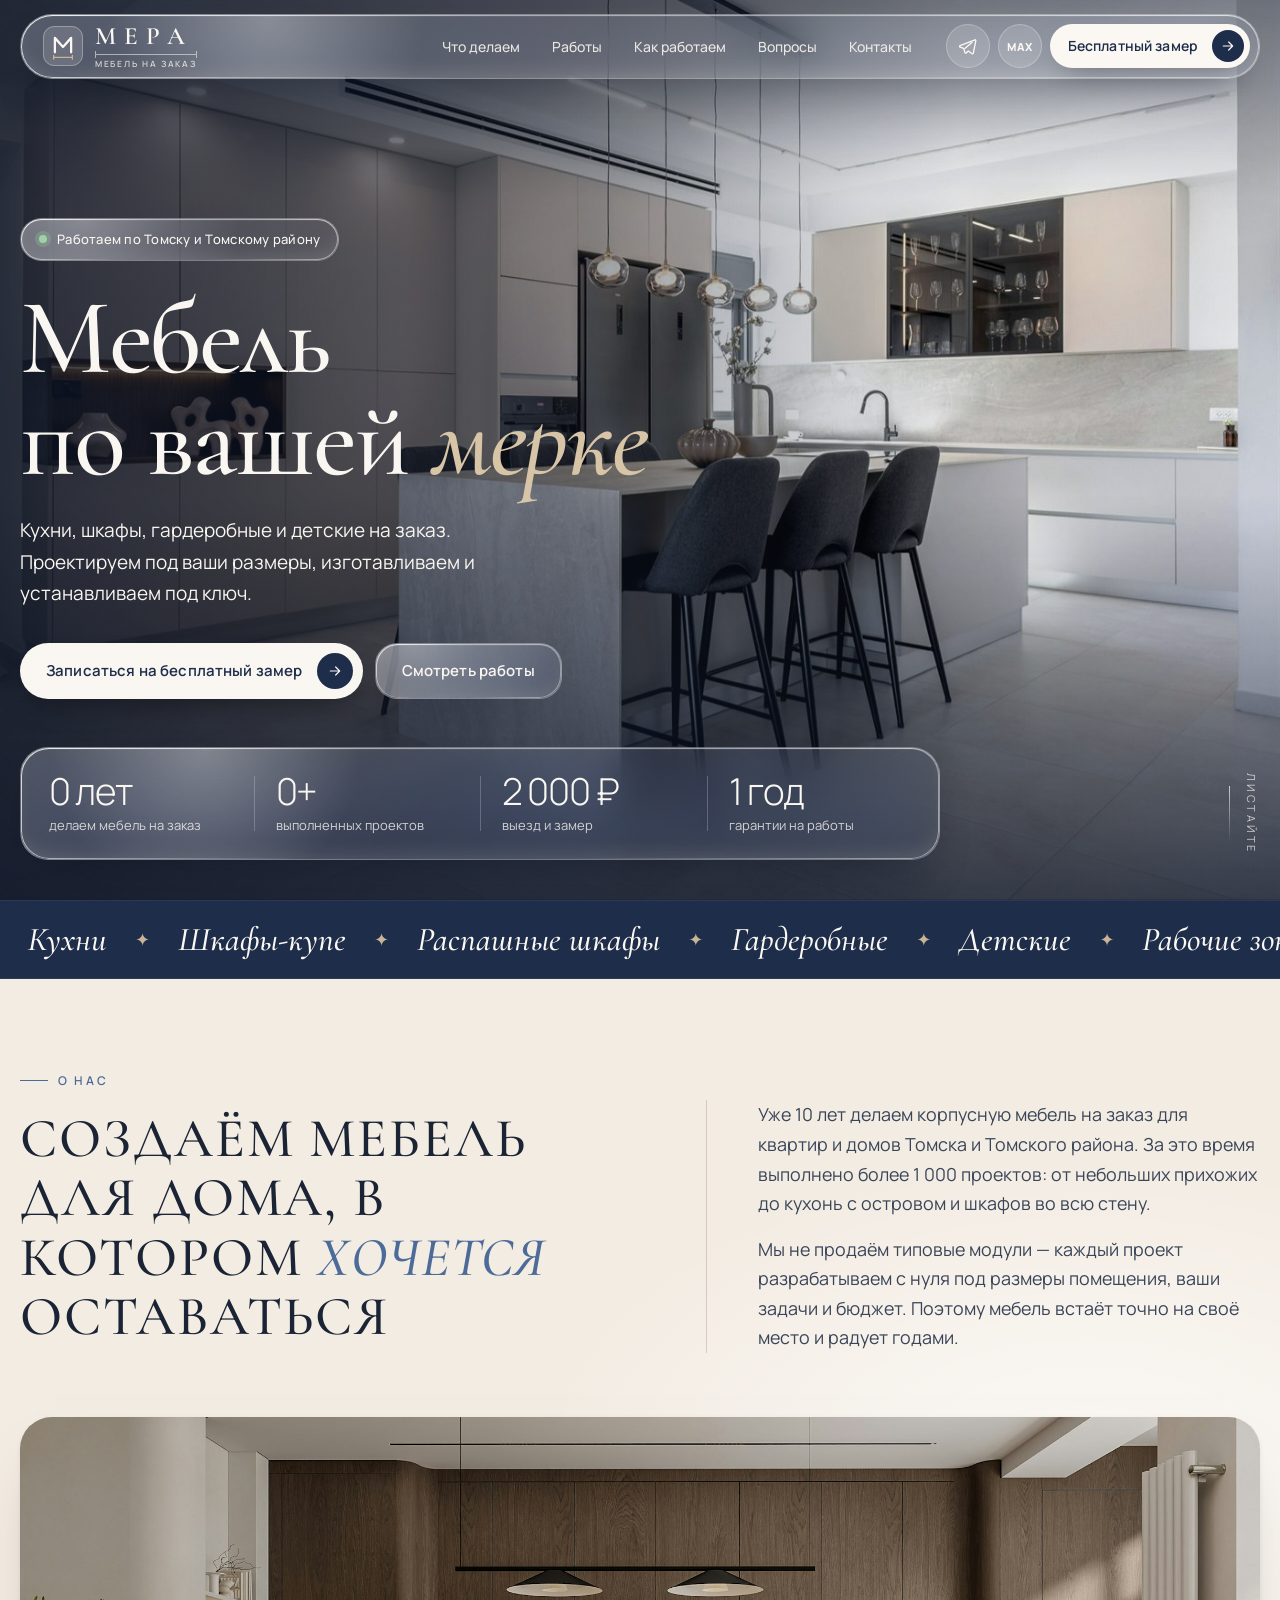
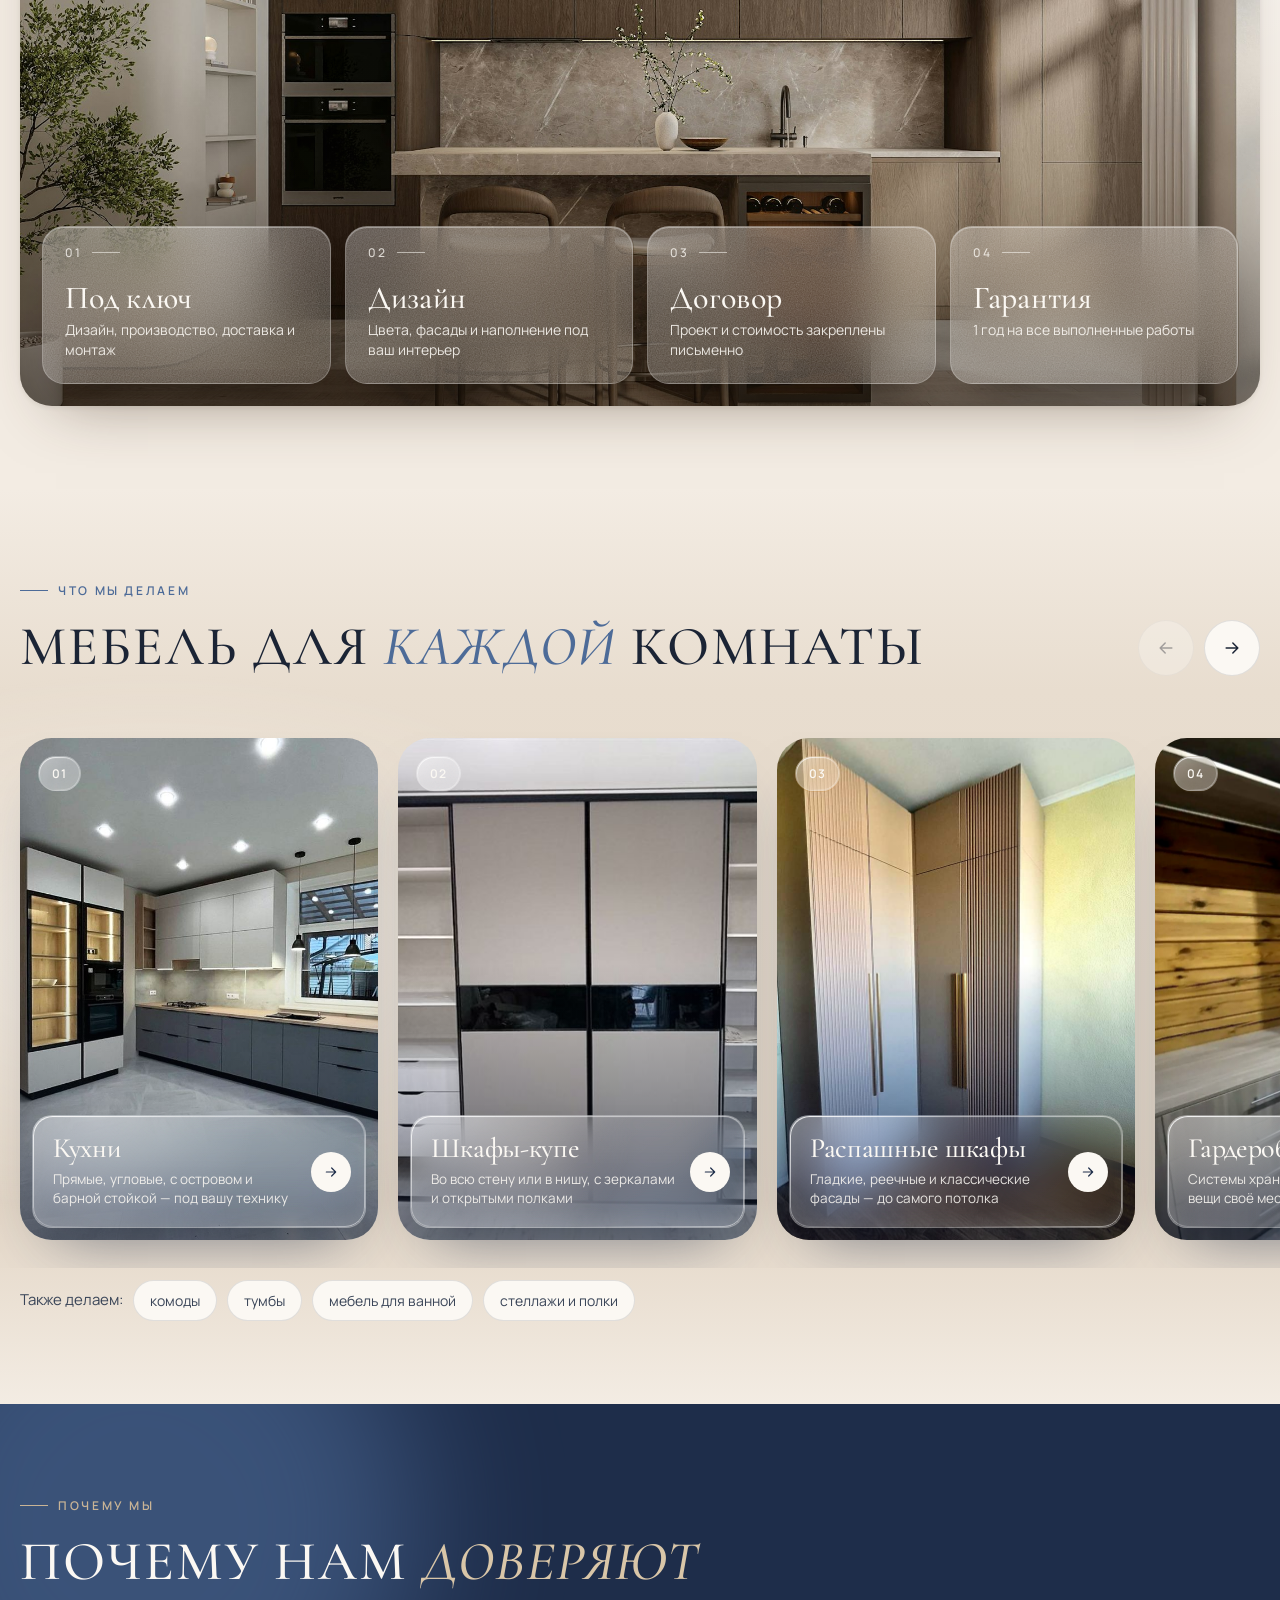
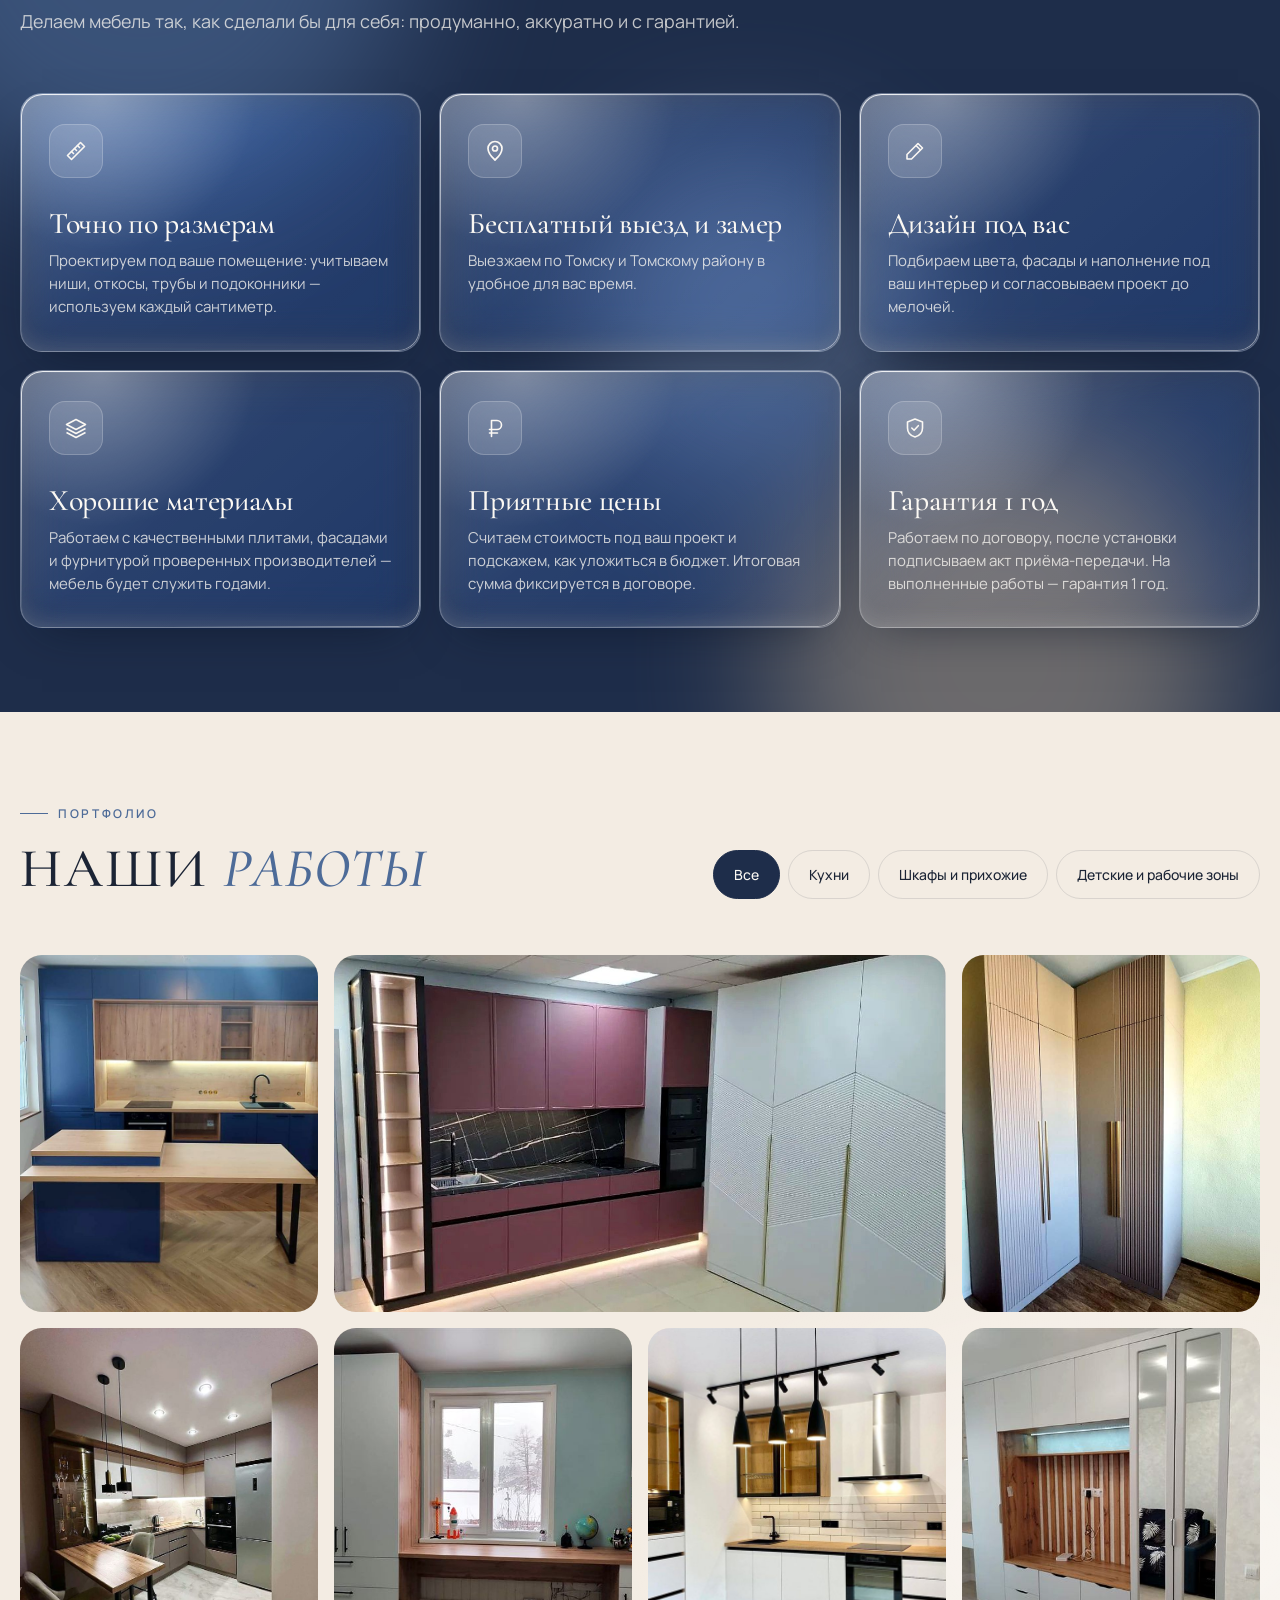
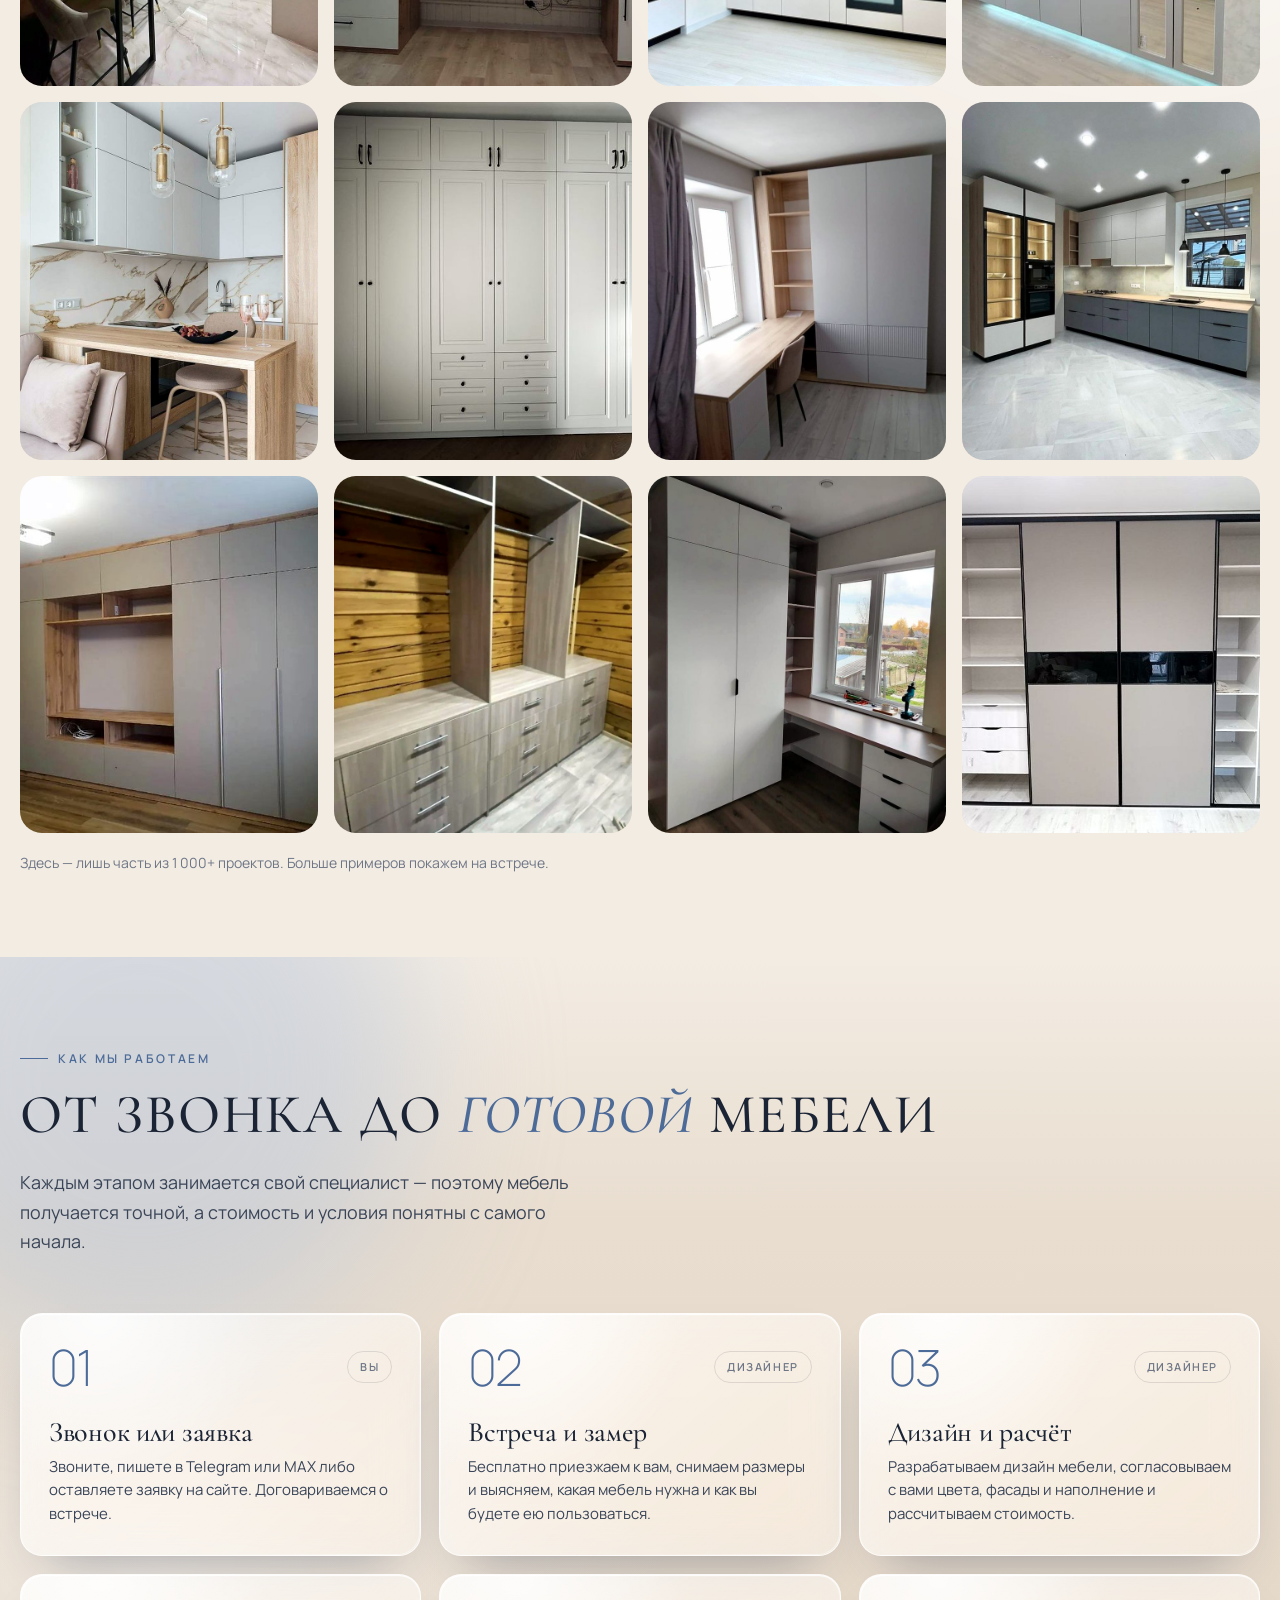
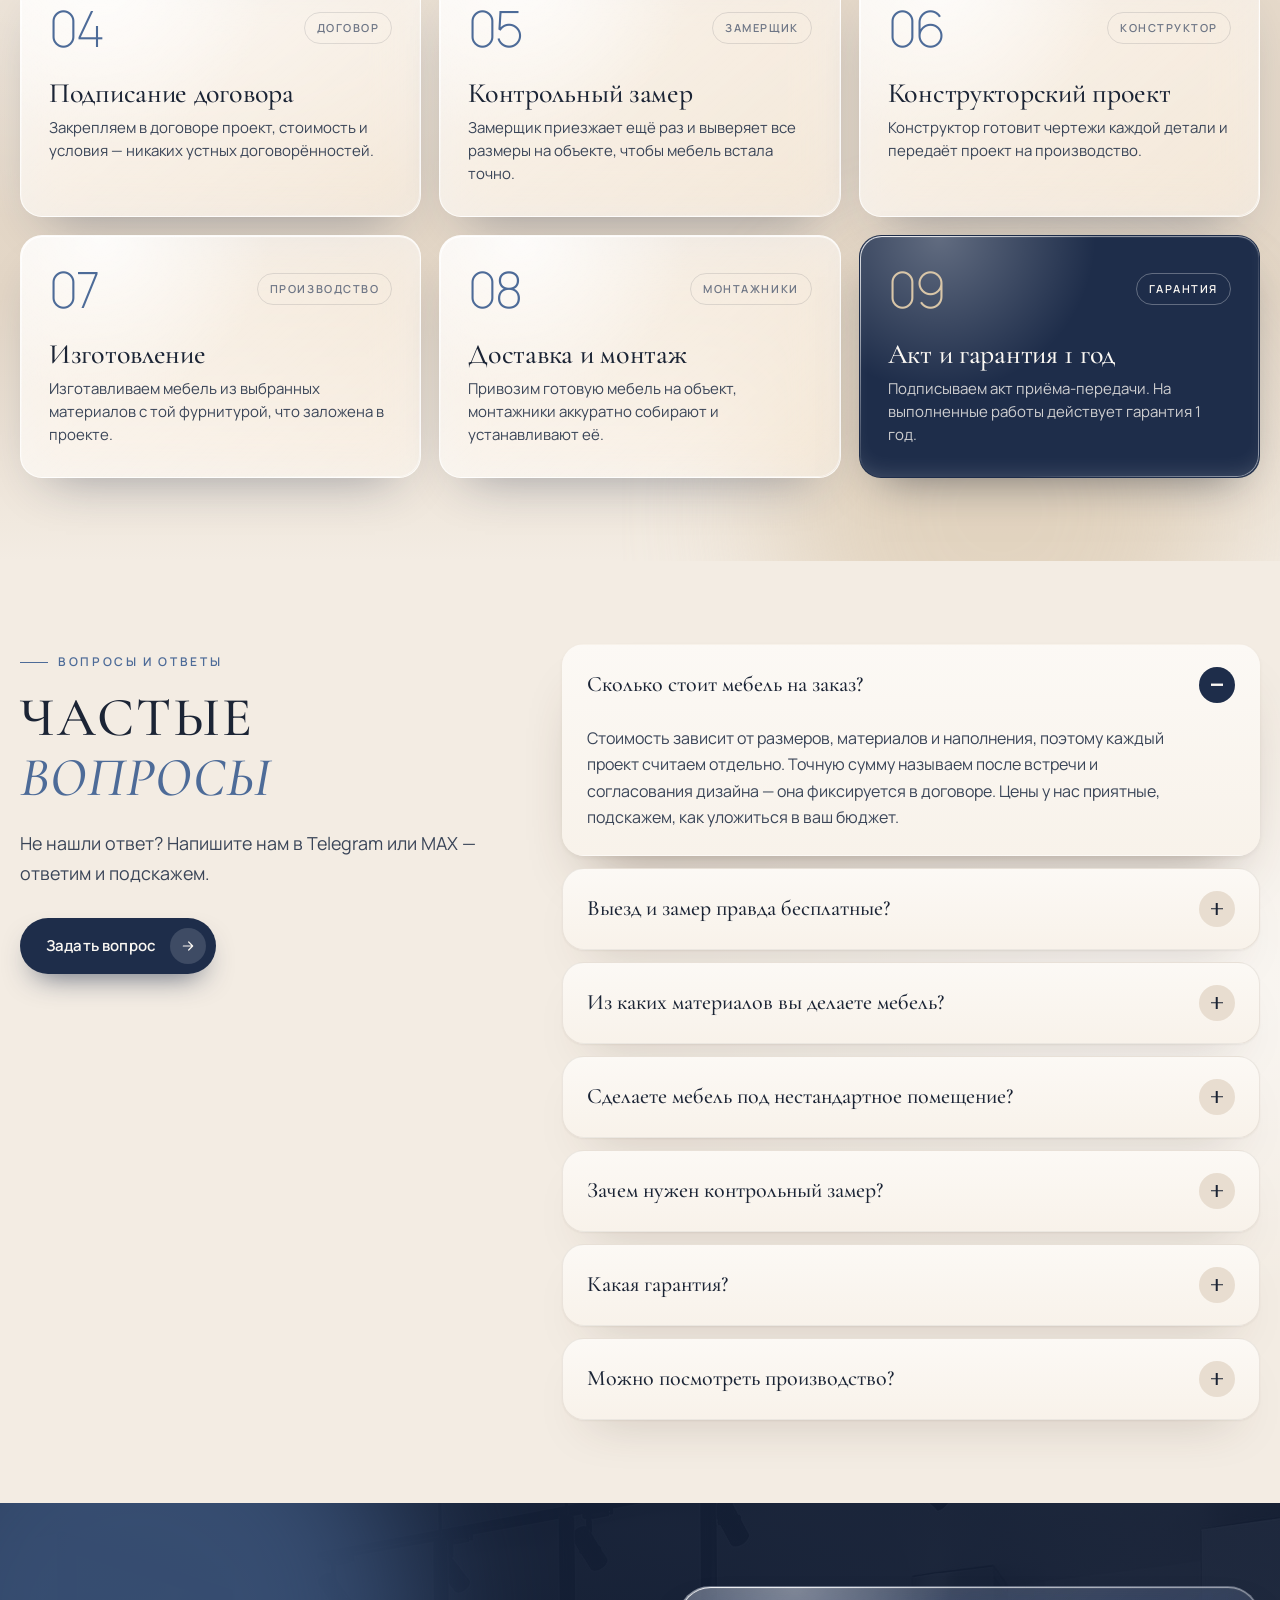
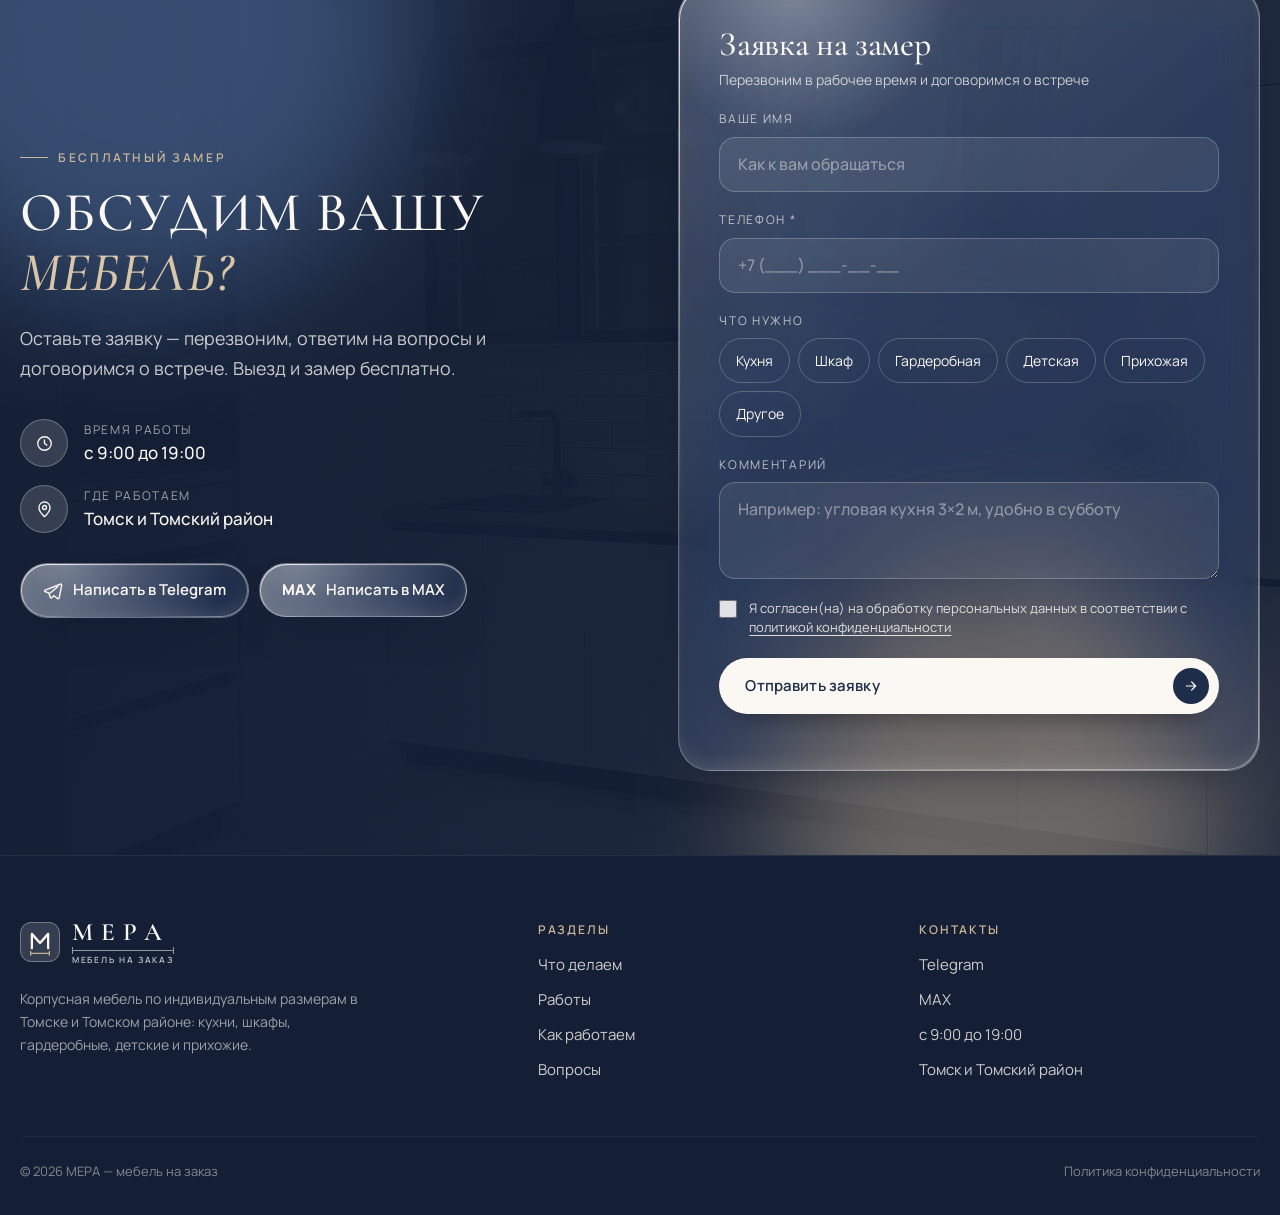
==== index.html @ 47318fbc "Сайт МЕРА: первая версия для согласования с клиентом" ====
<!doctype html>
<html lang="ru">
<head>
  <meta charset="utf-8">
  <meta name="viewport" content="width=device-width, initial-scale=1, viewport-fit=cover">
  <title>МЕРА — корпусная мебель на заказ в Томске: кухни, шкафы, гардеробные</title>
  <meta name="description" content="Корпусная мебель по индивидуальным размерам в Томске и Томском районе: кухни, шкафы-купе, гардеробные, детские, прихожие. 10 лет опыта, более 1000 проектов, бесплатный выезд и замер, гарантия 1 год.">
  <meta name="theme-color" content="#1E2D4A">
  <link rel="icon" href="img/favicon.svg" type="image/svg+xml">
  <meta property="og:type" content="website">
  <meta property="og:title" content="МЕРА — мебель по вашей мерке">
  <meta property="og:description" content="Кухни, шкафы и гардеробные на заказ в Томске. Бесплатный выезд и замер.">
  <link rel="preconnect" href="https://fonts.googleapis.com">
  <link rel="preconnect" href="https://fonts.gstatic.com" crossorigin>
  <link href="https://fonts.googleapis.com/css2?family=Cormorant+Garamond:ital,wght@0,500;0,600;1,500&family=Manrope:wght@400;500;600;700;800&display=swap" rel="stylesheet">
  <link rel="stylesheet" href="css/style.css">
</head>
<body>

<!-- Иконки -->
<svg width="0" height="0" style="position:absolute" aria-hidden="true">
  <defs>
    <symbol id="i-arrow" viewBox="0 0 24 24"><path d="M5 12h14M13 6l6 6-6 6" fill="none" stroke="currentColor" stroke-width="1.8" stroke-linecap="round" stroke-linejoin="round"/></symbol>
    <symbol id="i-left" viewBox="0 0 24 24"><path d="M19 12H5M11 6l-6 6 6 6" fill="none" stroke="currentColor" stroke-width="1.8" stroke-linecap="round" stroke-linejoin="round"/></symbol>
    <symbol id="i-tg" viewBox="0 0 24 24"><path d="M21.5 3.6 2.6 11c-.8.3-.8 1.5 0 1.8l4.5 1.6 1.7 5.3c.2.7 1.1.9 1.6.4l2.6-2.4 4.7 3.4c.6.4 1.4.1 1.6-.6l3.2-15.6c.1-.9-.7-1.6-1.5-1.3ZM9 14.2l8.6-7.3" fill="none" stroke="currentColor" stroke-width="1.7" stroke-linecap="round" stroke-linejoin="round"/></symbol>
    <symbol id="i-phone" viewBox="0 0 24 24"><path d="M5.5 3.5h3l1.8 4.6-2.3 1.5a11.5 11.5 0 0 0 6.4 6.4l1.5-2.3 4.6 1.8v3a2 2 0 0 1-2.1 2A16.5 16.5 0 0 1 3.5 5.6a2 2 0 0 1 2-2.1Z" fill="none" stroke="currentColor" stroke-width="1.7" stroke-linejoin="round"/></symbol>
    <symbol id="i-clock" viewBox="0 0 24 24"><circle cx="12" cy="12" r="8.5" fill="none" stroke="currentColor" stroke-width="1.7"/><path d="M12 7.5V12l3 2" fill="none" stroke="currentColor" stroke-width="1.7" stroke-linecap="round"/></symbol>
    <symbol id="i-pin" viewBox="0 0 24 24"><path d="M12 21s-7-6.2-7-11.5a7 7 0 0 1 14 0C19 14.8 12 21 12 21Z" fill="none" stroke="currentColor" stroke-width="1.7" stroke-linejoin="round"/><circle cx="12" cy="9.5" r="2.5" fill="none" stroke="currentColor" stroke-width="1.7"/></symbol>
    <symbol id="i-chat" viewBox="0 0 24 24"><path d="M4 5.5A1.5 1.5 0 0 1 5.5 4h13A1.5 1.5 0 0 1 20 5.5v9a1.5 1.5 0 0 1-1.5 1.5H9l-5 4v-14.5Z" fill="none" stroke="currentColor" stroke-width="1.7" stroke-linejoin="round"/><path d="M8.5 10h.01M12 10h.01M15.5 10h.01" stroke="currentColor" stroke-width="2.4" stroke-linecap="round"/></symbol>
    <symbol id="i-up" viewBox="0 0 24 24"><path d="M12 19V5M6 11l6-6 6 6" fill="none" stroke="currentColor" stroke-width="1.8" stroke-linecap="round" stroke-linejoin="round"/></symbol>
    <symbol id="i-close" viewBox="0 0 24 24"><path d="M6 6l12 12M18 6 6 18" fill="none" stroke="currentColor" stroke-width="1.8" stroke-linecap="round"/></symbol>
    <symbol id="i-ruler" viewBox="0 0 24 24"><path d="M3.5 16.5 16.5 3.5l4 4-13 13Z" fill="none" stroke="currentColor" stroke-width="1.6" stroke-linejoin="round"/><path d="m7.5 12.5 2 2M10.5 9.5l2 2M13.5 6.5l2 2" fill="none" stroke="currentColor" stroke-width="1.6" stroke-linecap="round"/></symbol>
    <symbol id="i-pencil" viewBox="0 0 24 24"><path d="M4 20h4.5L19.5 9 15 4.5 4 15.5Z" fill="none" stroke="currentColor" stroke-width="1.6" stroke-linejoin="round"/><path d="m13 6.5 4.5 4.5" fill="none" stroke="currentColor" stroke-width="1.6"/></symbol>
    <symbol id="i-layers" viewBox="0 0 24 24"><path d="M12 3.5 2.5 8.5 12 13.5l9.5-5Z" fill="none" stroke="currentColor" stroke-width="1.6" stroke-linejoin="round"/><path d="m2.5 12.5 9.5 5 9.5-5M2.5 16.5l9.5 5 9.5-5" fill="none" stroke="currentColor" stroke-width="1.6" stroke-linejoin="round"/></symbol>
    <symbol id="i-ruble" viewBox="0 0 24 24"><path d="M8.5 20.5v-16h5.5a4.5 4.5 0 0 1 0 9H6.5M6.5 17h8" fill="none" stroke="currentColor" stroke-width="1.6" stroke-linecap="round" stroke-linejoin="round"/></symbol>
    <symbol id="i-shield" viewBox="0 0 24 24"><path d="M12 3 4.5 6v6c0 4.6 3.2 7.8 7.5 9 4.3-1.2 7.5-4.4 7.5-9V6Z" fill="none" stroke="currentColor" stroke-width="1.6" stroke-linejoin="round"/><path d="m8.8 12 2.3 2.3 4.2-4.6" fill="none" stroke="currentColor" stroke-width="1.6" stroke-linecap="round" stroke-linejoin="round"/></symbol>
    <symbol id="i-logo" viewBox="0 0 64 64"><rect width="64" height="64" rx="18" fill="currentColor" opacity=".14"/><rect x=".75" y=".75" width="62.5" height="62.5" rx="17.25" fill="none" stroke="currentColor" stroke-opacity=".35" stroke-width="1.5"/><path d="M19 42V19l13 14.5L45 19v23" fill="none" stroke="currentColor" stroke-width="3.6" stroke-linecap="round" stroke-linejoin="round"/><path d="M17 50h30M17 47v6M47 47v6" fill="none" stroke="#C9B496" stroke-width="2" stroke-linecap="round"/></symbol>
  </defs>
</svg>

<!-- ============ ШАПКА ============ -->
<header class="header">
  <div class="header__bar glass">
    <a href="#top" class="logo" aria-label="МЕРА — на главную">
      <svg class="logo__mark"><use href="#i-logo"/></svg>
      <span class="logo__text">
        <span class="logo__word">МЕРА</span>
        <span class="logo__rule"></span>
        <span class="logo__tag">мебель на заказ</span>
      </span>
    </a>
    <nav class="nav" aria-label="Основное меню">
      <a href="#services">Что делаем</a>
      <a href="#works">Работы</a>
      <a href="#process">Как работаем</a>
      <a href="#faq">Вопросы</a>
      <a href="#contact">Контакты</a>
    </nav>
    <div class="header__actions">
      <a class="header__phone" data-phone href="#">телефон</a>
      <a class="icon-btn" data-link="telegram" href="#" aria-label="Написать в Telegram"><svg><use href="#i-tg"/></svg></a>
      <a class="icon-btn icon-btn--max" data-link="max" href="#" aria-label="Написать в MAX">MAX</a>
      <a class="btn btn--light btn--sm header__cta" href="#contact">Бесплатный замер<span class="btn__arrow"><svg><use href="#i-arrow"/></svg></span></a>
      <button class="burger" type="button" aria-label="Меню" aria-expanded="false" aria-controls="mobileMenu"><span></span><span></span></button>
    </div>
  </div>
</header>

<div class="mobile-menu" id="mobileMenu">
  <a class="mobile-menu__link" href="#services">Что делаем</a>
  <a class="mobile-menu__link" href="#works">Работы</a>
  <a class="mobile-menu__link" href="#process">Как работаем</a>
  <a class="mobile-menu__link" href="#faq">Вопросы</a>
  <a class="mobile-menu__link" href="#contact">Контакты</a>
  <div class="mobile-menu__bottom">
    <a class="btn btn--light" href="#contact">Записаться на бесплатный замер<span class="btn__arrow"><svg><use href="#i-arrow"/></svg></span></a>
    <div class="mobile-menu__msg">
      <a class="msg-btn glass" data-link="telegram" href="#"><svg><use href="#i-tg"/></svg>Telegram</a>
      <a class="msg-btn glass" data-link="max" href="#"><b>MAX</b></a>
    </div>
  </div>
</div>

<main>

<!-- ============ ПЕРВЫЙ ЭКРАН ============ -->
<section class="hero" id="top">
  <div class="hero__media">
    <!-- Фото: Shoham Avisrur / Unsplash (бесплатная лицензия Unsplash) -->
    <img class="hero__img"
         src="img/hero-1400.jpg"
         srcset="img/hero-900.jpg 900w, img/hero-1400.jpg 1400w, img/hero.jpg 2400w"
         sizes="100vw" alt="Светлая кухня без ручек с островом и барными стульями" fetchpriority="high">
  </div>
  <div class="hero__shade"></div>

  <div class="container hero__inner">
    <div class="hero__content">
      <span class="chip glass" data-reveal><span class="chip__dot"></span>Работаем по Томску и Томскому району</span>
      <h1 class="hero__title" data-reveal style="--d:.08s">Мебель<br>по вашей <em>мерке</em></h1>
      <p class="hero__lead" data-reveal style="--d:.16s">Кухни, шкафы, гардеробные и детские на заказ. Проектируем под ваши размеры, изготавливаем и устанавливаем под ключ.</p>
      <div class="hero__actions" data-reveal style="--d:.24s">
        <a class="btn btn--light" href="#contact">Записаться на бесплатный замер<span class="btn__arrow"><svg><use href="#i-arrow"/></svg></span></a>
        <a class="btn btn--ghost glass" href="#works">Смотреть работы</a>
      </div>
    </div>

    <div class="hero__stats glass" data-reveal style="--d:.32s">
      <div class="stat"><b><span data-count="10">10</span> лет</b><span>делаем мебель на заказ</span></div>
      <div class="stat"><b data-count="1000" data-suffix="+">1&nbsp;000+</b><span>выполненных проектов</span></div>
      <div class="stat"><b><span data-count="0" data-from="2000">0</span> ₽</b><span>выезд и замер</span></div>
      <div class="stat"><b>1 год</b><span>гарантии на работы</span></div>
    </div>
  </div>
  <a class="hero__scroll" href="#about">листайте</a>
</section>

<!-- ============ БЕГУЩАЯ СТРОКА ============ -->
<div class="marquee" aria-hidden="true">
  <div class="marquee__track">
    <div class="marquee__group">
      <span class="marquee__item">Кухни</span><span class="marquee__star">✦</span>
      <span class="marquee__item">Шкафы-купе</span><span class="marquee__star">✦</span>
      <span class="marquee__item">Распашные шкафы</span><span class="marquee__star">✦</span>
      <span class="marquee__item">Гардеробные</span><span class="marquee__star">✦</span>
      <span class="marquee__item">Детские</span><span class="marquee__star">✦</span>
      <span class="marquee__item">Рабочие зоны</span><span class="marquee__star">✦</span>
      <span class="marquee__item">Прихожие</span><span class="marquee__star">✦</span>
      <span class="marquee__item">ТВ-зоны</span><span class="marquee__star">✦</span>
      <span class="marquee__item">Комоды</span><span class="marquee__star">✦</span>
      <span class="marquee__item">Мебель для ванной</span><span class="marquee__star">✦</span>
    </div>
  </div>
</div>

<!-- ============ О НАС ============ -->
<section class="section about" id="about">
  <div class="container">
    <div class="about__intro">
      <div class="about__head">
        <span class="eyebrow" data-reveal>О нас</span>
        <h2 class="h2" data-reveal>Создаём мебель для дома, в котором <em>хочется</em> оставаться</h2>
      </div>
      <div class="about__text">
        <p class="lead" data-reveal>Уже 10 лет делаем корпусную мебель на заказ для квартир и домов Томска и Томского района. За это время выполнено более 1&nbsp;000 проектов: от небольших прихожих до кухонь с островом и шкафов во всю стену.</p>
        <p class="lead" data-reveal>Мы не продаём типовые модули — каждый проект разрабатываем с нуля под размеры помещения, ваши задачи и бюджет. Поэтому мебель встаёт точно на своё место и радует годами.</p>
      </div>
    </div>

    <div class="about__banner" data-reveal>
      <!-- Фото: Unsplash (бесплатная лицензия Unsplash) -->
      <img class="about__img"
           src="img/about-1200.jpg"
           srcset="img/about-1200.jpg 1200w, img/about.jpg 2200w"
           sizes="(max-width: 1272px) 100vw, 1240px" alt="Современная кухня без ручек в тёплых тонах" loading="lazy">
      <div class="about__plaques">
        <div class="plaque frost" data-reveal><span class="plaque__num">01</span><h3>Под ключ</h3><p>Дизайн, производство, доставка и монтаж</p></div>
        <div class="plaque frost" data-reveal style="--d:.08s"><span class="plaque__num">02</span><h3>Дизайн</h3><p>Цвета, фасады и наполнение под ваш интерьер</p></div>
        <div class="plaque frost" data-reveal style="--d:.16s"><span class="plaque__num">03</span><h3>Договор</h3><p>Проект и стоимость закреплены письменно</p></div>
        <div class="plaque frost" data-reveal style="--d:.24s"><span class="plaque__num">04</span><h3>Гарантия</h3><p>1 год на все выполненные работы</p></div>
      </div>
    </div>
  </div>
</section>

<!-- ============ ЧТО ДЕЛАЕМ ============ -->
<section class="section services" id="services">
  <div class="container section-head">
    <div>
      <span class="eyebrow" data-reveal>Что мы делаем</span>
      <h2 class="h2" data-reveal>Мебель для <em>каждой</em> комнаты</h2>
    </div>
    <div class="slider-nav">
      <button class="round-btn" type="button" data-prev="services" aria-label="Назад"><svg><use href="#i-left"/></svg></button>
      <button class="round-btn" type="button" data-next="services" aria-label="Вперёд"><svg><use href="#i-arrow"/></svg></button>
    </div>
  </div>

  <div class="slider" data-slider="services">
    <div class="slider__track">
      <a class="service" href="#works" data-filter="kitchens" data-reveal>
        <img src="img/works/thumb/kitchen-05.jpg" alt="Кухня на заказ" loading="lazy" draggable="false">
        <span class="service__num glass">01</span>
        <div class="service__body glass"><h3>Кухни</h3><p>Прямые, угловые, с островом и барной стойкой — под вашу технику</p><span class="service__go"><svg><use href="#i-arrow"/></svg></span></div>
      </a>
      <a class="service" href="#works" data-filter="wardrobes" data-reveal style="--d:.06s">
        <img src="img/works/thumb/wardrobe-03.jpg" alt="Шкаф-купе на заказ" loading="lazy" draggable="false">
        <span class="service__num glass">02</span>
        <div class="service__body glass"><h3>Шкафы-купе</h3><p>Во всю стену или в нишу, с зеркалами и открытыми полками</p><span class="service__go"><svg><use href="#i-arrow"/></svg></span></div>
      </a>
      <a class="service" href="#works" data-filter="wardrobes" data-reveal style="--d:.12s">
        <img src="img/works/thumb/wardrobe-01.jpg" alt="Распашной шкаф на заказ" loading="lazy" draggable="false">
        <span class="service__num glass">03</span>
        <div class="service__body glass"><h3>Распашные шкафы</h3><p>Гладкие, реечные и классические фасады — до самого потолка</p><span class="service__go"><svg><use href="#i-arrow"/></svg></span></div>
      </a>
      <a class="service" href="#works" data-filter="wardrobes" data-reveal style="--d:.18s">
        <img src="img/works/thumb/walkin-01.jpg" alt="Гардеробная на заказ" loading="lazy" draggable="false">
        <span class="service__num glass">04</span>
        <div class="service__body glass"><h3>Гардеробные</h3><p>Системы хранения, где у каждой вещи своё место</p><span class="service__go"><svg><use href="#i-arrow"/></svg></span></div>
      </a>
      <a class="service" href="#works" data-filter="kids" data-reveal style="--d:.24s">
        <img src="img/works/thumb/kids-01.jpg" alt="Детская и рабочая зона на заказ" loading="lazy" draggable="false">
        <span class="service__num glass">05</span>
        <div class="service__body glass"><h3>Детские и рабочие зоны</h3><p>Стол у окна, шкафы и стеллажи в одном продуманном проекте</p><span class="service__go"><svg><use href="#i-arrow"/></svg></span></div>
      </a>
      <a class="service" href="#works" data-filter="wardrobes" data-reveal style="--d:.3s">
        <img src="img/works/thumb/hall-01.jpg" alt="Прихожая на заказ" loading="lazy" draggable="false">
        <span class="service__num glass">06</span>
        <div class="service__body glass"><h3>Прихожие</h3><p>Шкафы, зеркала, скамьи и место для обуви</p><span class="service__go"><svg><use href="#i-arrow"/></svg></span></div>
      </a>
      <a class="service" href="#works" data-filter="wardrobes" data-reveal style="--d:.36s">
        <img src="img/works/thumb/tv-01.jpg" alt="ТВ-зона на заказ" loading="lazy" draggable="false">
        <span class="service__num glass">07</span>
        <div class="service__body glass"><h3>ТВ-зоны и гостиные</h3><p>Стенки и ниши под телевизор, стеллажи и тумбы</p><span class="service__go"><svg><use href="#i-arrow"/></svg></span></div>
      </a>
    </div>
  </div>

  <div class="container">
    <p class="services__more" data-reveal>Также делаем: <span class="tag">комоды</span><span class="tag">тумбы</span><span class="tag">мебель для ванной</span><span class="tag">стеллажи и полки</span></p>
  </div>
</section>

<!-- ============ ПОЧЕМУ МЫ ============ -->
<section class="section why" id="why">
  <div class="blobs" aria-hidden="true"><span class="blob blob--a"></span><span class="blob blob--b"></span><span class="blob blob--c"></span></div>
  <div class="container">
    <div class="section-head">
      <div>
        <span class="eyebrow" data-reveal>Почему мы</span>
        <h2 class="h2" data-reveal>Почему нам <em>доверяют</em></h2>
      </div>
      <p class="lead" data-reveal>Делаем мебель так, как сделали бы для себя: продуманно, аккуратно и с гарантией.</p>
    </div>
    <div class="why__grid">
      <article class="why-card glass" data-reveal>
        <span class="why-card__icon"><svg><use href="#i-ruler"/></svg></span>
        <h3>Точно по размерам</h3>
        <p>Проектируем под ваше помещение: учитываем ниши, откосы, трубы и подоконники — используем каждый сантиметр.</p>
      </article>
      <article class="why-card glass" data-reveal style="--d:.08s">
        <span class="why-card__icon"><svg><use href="#i-pin"/></svg></span>
        <h3>Бесплатный выезд и замер</h3>
        <p>Выезжаем по Томску и Томскому району в удобное для вас время.</p>
      </article>
      <article class="why-card glass" data-reveal style="--d:.16s">
        <span class="why-card__icon"><svg><use href="#i-pencil"/></svg></span>
        <h3>Дизайн под вас</h3>
        <p>Подбираем цвета, фасады и наполнение под ваш интерьер и согласовываем проект до мелочей.</p>
      </article>
      <article class="why-card glass" data-reveal>
        <span class="why-card__icon"><svg><use href="#i-layers"/></svg></span>
        <h3>Хорошие материалы</h3>
        <p>Работаем с качественными плитами, фасадами и фурнитурой проверенных производителей — мебель будет служить годами.</p>
      </article>
      <article class="why-card glass" data-reveal style="--d:.08s">
        <span class="why-card__icon"><svg><use href="#i-ruble"/></svg></span>
        <h3>Приятные цены</h3>
        <p>Считаем стоимость под ваш проект и подскажем, как уложиться в бюджет. Итоговая сумма фиксируется в договоре.</p>
      </article>
      <article class="why-card glass" data-reveal style="--d:.16s">
        <span class="why-card__icon"><svg><use href="#i-shield"/></svg></span>
        <h3>Гарантия 1 год</h3>
        <p>Работаем по договору, после установки подписываем акт приёма-передачи. На выполненные работы — гарантия 1 год.</p>
      </article>
    </div>
  </div>
</section>

<!-- ============ РАБОТЫ ============ -->
<section class="section works" id="works">
  <div class="container">
    <div class="section-head">
      <div>
        <span class="eyebrow" data-reveal>Портфолио</span>
        <h2 class="h2" data-reveal>Наши <em>работы</em></h2>
      </div>
      <div class="filters" role="group" aria-label="Фильтр работ" data-reveal>
        <button class="filter is-active" type="button" data-filter="all" aria-pressed="true">Все</button>
        <button class="filter" type="button" data-filter="kitchens" aria-pressed="false">Кухни</button>
        <button class="filter" type="button" data-filter="wardrobes" aria-pressed="false">Шкафы и прихожие</button>
        <button class="filter" type="button" data-filter="kids" aria-pressed="false">Детские и рабочие зоны</button>
      </div>
    </div>
    <div class="works__grid" id="worksGrid"></div>
    <p class="works__note" data-reveal>Здесь — лишь часть из 1&nbsp;000+ проектов. Больше примеров покажем на встрече.</p>
  </div>
</section>

<dialog class="lightbox" id="lightbox" aria-label="Просмотр фото">
  <button class="lightbox__btn lightbox__close" type="button" data-lb="close" aria-label="Закрыть"><svg><use href="#i-close"/></svg></button>
  <button class="lightbox__btn lightbox__prev" type="button" data-lb="prev" aria-label="Предыдущее фото"><svg><use href="#i-left"/></svg></button>
  <button class="lightbox__btn lightbox__next" type="button" data-lb="next" aria-label="Следующее фото"><svg><use href="#i-arrow"/></svg></button>
  <figure class="lightbox__fig">
    <img class="lightbox__img" id="lbImg" src="data:," alt="">
    <figcaption class="lightbox__cap"><span id="lbCount"></span><b id="lbCap"></b></figcaption>
  </figure>
</dialog>

<!-- ============ КАК МЫ РАБОТАЕМ ============ -->
<section class="section process" id="process">
  <div class="blobs" aria-hidden="true"><span class="blob blob--a"></span><span class="blob blob--b"></span></div>
  <div class="container">
    <div class="section-head">
      <div>
        <span class="eyebrow" data-reveal>Как мы работаем</span>
        <h2 class="h2" data-reveal>От звонка до <em>готовой</em> мебели</h2>
      </div>
      <p class="lead" data-reveal>Каждым этапом занимается свой специалист — поэтому мебель получается точной, а стоимость и условия понятны с самого начала.</p>
    </div>
    <ol class="steps">
      <li class="step glass glass--light" data-reveal>
        <div class="step__top"><span class="step__num">01</span><span class="step__who">Вы</span></div>
        <h3>Звонок или заявка</h3>
        <p>Звоните, пишете в Telegram или MAX либо оставляете заявку на сайте. Договариваемся о встрече.</p>
      </li>
      <li class="step glass glass--light" data-reveal style="--d:.08s">
        <div class="step__top"><span class="step__num">02</span><span class="step__who">Дизайнер</span></div>
        <h3>Встреча и замер</h3>
        <p>Бесплатно приезжаем к вам, снимаем размеры и выясняем, какая мебель нужна и как вы будете ею пользоваться.</p>
      </li>
      <li class="step glass glass--light" data-reveal style="--d:.16s">
        <div class="step__top"><span class="step__num">03</span><span class="step__who">Дизайнер</span></div>
        <h3>Дизайн и расчёт</h3>
        <p>Разрабатываем дизайн мебели, согласовываем с вами цвета, фасады и наполнение и рассчитываем стоимость.</p>
      </li>
      <li class="step glass glass--light" data-reveal>
        <div class="step__top"><span class="step__num">04</span><span class="step__who">Договор</span></div>
        <h3>Подписание договора</h3>
        <p>Закрепляем в договоре проект, стоимость и условия — никаких устных договорённостей.</p>
      </li>
      <li class="step glass glass--light" data-reveal style="--d:.08s">
        <div class="step__top"><span class="step__num">05</span><span class="step__who">Замерщик</span></div>
        <h3>Контрольный замер</h3>
        <p>Замерщик приезжает ещё раз и выверяет все размеры на объекте, чтобы мебель встала точно.</p>
      </li>
      <li class="step glass glass--light" data-reveal style="--d:.16s">
        <div class="step__top"><span class="step__num">06</span><span class="step__who">Конструктор</span></div>
        <h3>Конструкторский проект</h3>
        <p>Конструктор готовит чертежи каждой детали и передаёт проект на производство.</p>
      </li>
      <li class="step glass glass--light" data-reveal>
        <div class="step__top"><span class="step__num">07</span><span class="step__who">Производство</span></div>
        <h3>Изготовление</h3>
        <p>Изготавливаем мебель из выбранных материалов с той фурнитурой, что заложена в проекте.</p>
      </li>
      <li class="step glass glass--light" data-reveal style="--d:.08s">
        <div class="step__top"><span class="step__num">08</span><span class="step__who">Монтажники</span></div>
        <h3>Доставка и монтаж</h3>
        <p>Привозим готовую мебель на объект, монтажники аккуратно собирают и устанавливают её.</p>
      </li>
      <li class="step step--final glass" data-reveal style="--d:.16s">
        <div class="step__top"><span class="step__num">09</span><span class="step__who">Гарантия</span></div>
        <h3>Акт и гарантия 1 год</h3>
        <p>Подписываем акт приёма-передачи. На выполненные работы действует гарантия 1 год.</p>
      </li>
    </ol>
  </div>
</section>

<!-- ============ ОТЗЫВЫ (появится, когда добавите скриншоты в js/works.js) ============ -->
<section class="section reviews" id="reviews" hidden>
  <div class="container section-head">
    <div>
      <span class="eyebrow">Отзывы</span>
      <h2 class="h2">Что говорят <em>клиенты</em></h2>
    </div>
    <div class="slider-nav">
      <button class="round-btn" type="button" data-prev="reviews" aria-label="Назад"><svg><use href="#i-left"/></svg></button>
      <button class="round-btn" type="button" data-next="reviews" aria-label="Вперёд"><svg><use href="#i-arrow"/></svg></button>
    </div>
  </div>
  <div class="slider" data-slider="reviews"><div class="slider__track" id="reviewsTrack"></div></div>
</section>

<!-- ============ ВОПРОСЫ ============ -->
<section class="section faq" id="faq">
  <div class="container faq__grid">
    <div class="faq__aside">
      <span class="eyebrow" data-reveal>Вопросы и ответы</span>
      <h2 class="h2" data-reveal>Частые <em>вопросы</em></h2>
      <p class="lead" data-reveal>Не нашли ответ? Напишите нам в Telegram или MAX — ответим и подскажем.</p>
      <a class="btn btn--primary" href="#contact" data-reveal>Задать вопрос<span class="btn__arrow"><svg><use href="#i-arrow"/></svg></span></a>
    </div>
    <div class="faq__list">
      <details class="qa" data-reveal open>
        <summary>Сколько стоит мебель на заказ?<span class="qa__icon"></span></summary>
        <div class="qa__body">Стоимость зависит от размеров, материалов и наполнения, поэтому каждый проект считаем отдельно. Точную сумму называем после встречи и согласования дизайна — она фиксируется в договоре. Цены у нас приятные, подскажем, как уложиться в ваш бюджет.</div>
      </details>
      <details class="qa" data-reveal>
        <summary>Выезд и замер правда бесплатные?<span class="qa__icon"></span></summary>
        <div class="qa__body">Да. Приезжаем бесплатно по Томску и Томскому району в пределах 50 км от города.</div>
      </details>
      <details class="qa" data-reveal>
        <summary>Из каких материалов вы делаете мебель?<span class="qa__icon"></span></summary>
        <div class="qa__body">Используем качественные ЛДСП, МДФ и фурнитуру проверенных производителей. Конкретные материалы подбираем под ваш проект и бюджет.</div>
      </details>
      <details class="qa" data-reveal>
        <summary>Сделаете мебель под нестандартное помещение?<span class="qa__icon"></span></summary>
        <div class="qa__body">Да, в этом и смысл мебели по индивидуальным размерам: учитываем ниши, скосы, короба и трубы, используем пространство до потолка.</div>
      </details>
      <details class="qa" data-reveal>
        <summary>Зачем нужен контрольный замер?<span class="qa__icon"></span></summary>
        <div class="qa__body">Первые размеры снимаем на встрече, чтобы сделать дизайн и расчёт. После подписания договора замерщик выверяет всё ещё раз — так мебель встаёт точно, без зазоров и подгонки на месте.</div>
      </details>
      <details class="qa" data-reveal>
        <summary>Какая гарантия?<span class="qa__icon"></span></summary>
        <div class="qa__body">1 год на выполненные работы. Условия закреплены в договоре, после установки подписываем акт приёма-передачи.</div>
      </details>
      <details class="qa" data-reveal>
        <summary>Можно посмотреть производство?<span class="qa__icon"></span></summary>
        <div class="qa__body">Да, приглашаем: можно приехать, посмотреть, как делается мебель, и увидеть материалы вживую. Время визита согласуем заранее.</div>
      </details>
    </div>
  </div>
</section>

<!-- ============ КОНТАКТЫ И ЗАЯВКА ============ -->
<section class="section contact" id="contact">
  <div class="contact__bg" aria-hidden="true"><img src="img/works/kitchen-02.jpg" alt="" loading="lazy"></div>
  <div class="blobs" aria-hidden="true"><span class="blob blob--a"></span><span class="blob blob--b"></span></div>
  <div class="container contact__grid">
    <div>
      <span class="eyebrow" data-reveal>Бесплатный замер</span>
      <h2 class="h2" data-reveal>Обсудим вашу <em>мебель?</em></h2>
      <p class="lead" data-reveal>Оставьте заявку — перезвоним, ответим на вопросы и договоримся о встрече. Выезд и замер бесплатно.</p>
      <ul class="contact__list" data-reveal>
        <li data-phone-wrap><span class="icon-btn"><svg><use href="#i-phone"/></svg></span><div><small>Телефон</small><b><a data-phone href="#">телефон</a></b></div></li>
        <li><span class="icon-btn"><svg><use href="#i-clock"/></svg></span><div><small>Время работы</small><b data-hours>с 9:00 до 19:00</b></div></li>
        <li><span class="icon-btn"><svg><use href="#i-pin"/></svg></span><div><small>Где работаем</small><b>Томск и Томский район</b></div></li>
      </ul>
      <div class="messengers" data-reveal>
        <a class="msg-btn glass" data-link="telegram" href="#"><svg><use href="#i-tg"/></svg>Написать в Telegram</a>
        <a class="msg-btn glass" data-link="max" href="#"><b>MAX</b>Написать в MAX</a>
      </div>
    </div>

    <form class="form glass" id="leadForm" action="send.php" method="post" novalidate data-reveal>
      <h3>Заявка на замер</h3>
      <p>Перезвоним в рабочее время и договоримся о встрече</p>

      <div class="field">
        <label for="f-name">Ваше имя</label>
        <input class="input" id="f-name" name="name" type="text" autocomplete="name" placeholder="Как к вам обращаться" maxlength="100">
      </div>
      <div class="field">
        <label for="f-phone">Телефон *</label>
        <input class="input" id="f-phone" name="phone" type="tel" autocomplete="tel" inputmode="tel" placeholder="+7 (___) ___-__-__" required>
      </div>
      <div class="field">
        <span class="field__label">Что нужно</span>
        <div class="checks">
          <label class="check-chip"><input type="checkbox" name="needs[]" value="Кухня"><span>Кухня</span></label>
          <label class="check-chip"><input type="checkbox" name="needs[]" value="Шкаф"><span>Шкаф</span></label>
          <label class="check-chip"><input type="checkbox" name="needs[]" value="Гардеробная"><span>Гардеробная</span></label>
          <label class="check-chip"><input type="checkbox" name="needs[]" value="Детская"><span>Детская</span></label>
          <label class="check-chip"><input type="checkbox" name="needs[]" value="Прихожая"><span>Прихожая</span></label>
          <label class="check-chip"><input type="checkbox" name="needs[]" value="Другое"><span>Другое</span></label>
        </div>
      </div>
      <div class="field">
        <label for="f-comment">Комментарий</label>
        <textarea class="input" id="f-comment" name="comment" rows="3" maxlength="1000" placeholder="Например: угловая кухня 3×2 м, удобно в субботу"></textarea>
      </div>
      <!-- ловушка для спам-ботов, людям не видна -->
      <div class="hp" aria-hidden="true"><input type="text" name="website" tabindex="-1" autocomplete="off"></div>
      <label class="consent" id="consentLabel">
        <input type="checkbox" name="consent" value="1">
        <span>Я согласен(на) на обработку персональных данных в соответствии с <a href="policy.html" target="_blank">политикой конфиденциальности</a></span>
      </label>
      <button class="btn btn--light" type="submit">Отправить заявку<span class="btn__arrow"><svg><use href="#i-arrow"/></svg></span></button>
      <div class="form__status" id="formStatus" role="status" aria-live="polite"></div>
    </form>
  </div>
</section>

</main>

<!-- ============ ПОДВАЛ ============ -->
<footer class="footer">
  <div class="container">
    <div class="footer__grid">
      <div class="footer__brand">
        <a href="#top" class="logo" aria-label="МЕРА — наверх">
          <svg class="logo__mark"><use href="#i-logo"/></svg>
          <span class="logo__text"><span class="logo__word">МЕРА</span><span class="logo__rule"></span><span class="logo__tag">мебель на заказ</span></span>
        </a>
        <p class="footer__about">Корпусная мебель по индивидуальным размерам в Томске и Томском районе: кухни, шкафы, гардеробные, детские и прихожие.</p>
      </div>
      <div>
        <h4>Разделы</h4>
        <ul>
          <li><a href="#services">Что делаем</a></li>
          <li><a href="#works">Работы</a></li>
          <li><a href="#process">Как работаем</a></li>
          <li><a href="#faq">Вопросы</a></li>
        </ul>
      </div>
      <div>
        <h4>Контакты</h4>
        <ul>
          <li data-phone-wrap><a data-phone href="#">телефон</a></li>
          <li><a data-link="telegram" href="#">Telegram</a></li>
          <li><a data-link="max" href="#">MAX</a></li>
          <li data-hours>с 9:00 до 19:00</li>
          <li>Томск и Томский район</li>
        </ul>
      </div>
    </div>
    <div class="footer__bottom">
      <span>© <span id="year">2026</span> МЕРА — мебель на заказ</span>
      <a href="policy.html">Политика конфиденциальности</a>
    </div>
  </div>
</footer>

<!-- Кнопка «наверх» — появляется, когда пролистали первый экран -->
<button class="to-top glass glass--light" type="button" aria-label="Наверх"><svg><use href="#i-up"/></svg></button>

<!-- Плавающая кнопка мессенджеров -->
<div class="fab is-away" id="fab">
  <div class="fab__links">
    <a class="glass glass--light" data-link="telegram" href="#"><svg><use href="#i-tg"/></svg>Telegram</a>
    <a class="glass glass--light" data-link="max" href="#"><b>MAX</b></a>
  </div>
  <button class="fab__toggle" type="button" aria-label="Написать нам" aria-expanded="false">
    <svg class="fab__chat"><use href="#i-chat"/></svg>
    <svg class="fab__x"><use href="#i-close"/></svg>
  </button>
</div>

<script src="js/config.js"></script>
<script src="js/works.js"></script>
<script src="js/main.js"></script>
</body>
</html>
---- css/style.css ----
/* =========================================================
   МЕРА — корпусная мебель на заказ
   Палитра: тёплый бежевый + глубокий синий + дерево
   ========================================================= */
:root {
  --bg: #F3ECE3;
  --bg-2: #E8DDD0;
  --shadow-warm: 0 1px 2px rgba(70, 50, 35, .06), 0 24px 50px -30px rgba(70, 50, 35, .35);
  --sand: #DCCBB3;
  --sand-2: #C9B496;
  --wood: #A07E5C;
  --ink: #1B2435;
  --ink-2: #3A4558;
  --muted: #6E7686;
  --navy: #1E2D4A;
  --navy-2: #2A3F66;
  --navy-deep: #141F35;
  --blue: #4D6B98;
  --blue-soft: #B7C5DA;
  --ivory: #FBF8F3;
  --line: rgba(27, 36, 53, .12);
  --radius: 22px;
  --radius-lg: 32px;
  --serif: 'Cormorant Garamond', Georgia, 'Times New Roman', serif;
  --sans: 'Manrope', system-ui, -apple-system, 'Segoe UI', Arial, sans-serif;
  --ease: cubic-bezier(.2, .7, .2, 1);
  --container: 1240px;
  color-scheme: light;
}

*, *::before, *::after { box-sizing: border-box; }
html { scroll-behavior: smooth; scroll-padding-top: 96px; -webkit-text-size-adjust: 100%; }
body {
  margin: 0;
  background: var(--bg);
  color: var(--ink);
  font: 400 16px/1.65 var(--sans);
  overflow-x: hidden;
  -webkit-font-smoothing: antialiased;
}
/* лёгкое «бумажное» зерно поверх страницы — добавляет фактуры и глубины */
body::after {
  content: ""; position: fixed; inset: 0; z-index: 5; pointer-events: none; opacity: .05; mix-blend-mode: multiply;
  background-image: url("data:image/svg+xml,%3Csvg xmlns='http://www.w3.org/2000/svg' width='200' height='200'%3E%3Cfilter id='n'%3E%3CfeTurbulence type='fractalNoise' baseFrequency='.8' numOctaves='3' stitchTiles='stitch'/%3E%3C/filter%3E%3Crect width='100%25' height='100%25' filter='url(%23n)'/%3E%3C/svg%3E");
}
img { max-width: 100%; display: block; }
a { color: inherit; text-decoration: none; }
button { font: inherit; color: inherit; }
h1, h2, h3 { font-family: var(--serif); font-weight: 500; line-height: 1.04; margin: 0; letter-spacing: -.01em; }
p { margin: 0; }
:focus-visible { outline: 2px solid var(--blue); outline-offset: 3px; border-radius: 6px; }
[hidden] { display: none !important; }

.container { width: min(var(--container), 100% - 32px); margin-inline: auto; }
.section { padding: clamp(56px, 6.5vw, 96px) 0; position: relative; }
.eyebrow {
  display: inline-flex; align-items: center; gap: 10px;
  font: 600 12px/1 var(--sans); letter-spacing: .22em; text-transform: uppercase; color: var(--blue);
}
.eyebrow::before { content: ""; width: 28px; height: 1px; background: currentColor; }
/* заголовки разделов — прописные с разрядкой, как в референсе ARTA */
.h2 { font-size: clamp(32px, 4.3vw, 56px); line-height: 1.08; text-transform: uppercase; letter-spacing: .035em; font-weight: 500; }
.h2 em { font-style: italic; color: var(--blue); letter-spacing: .02em; }
.lead { font-size: clamp(16px, 1.4vw, 18px); color: var(--ink-2); max-width: 560px; }
.section-head { display: flex; justify-content: space-between; align-items: end; gap: 24px; margin-bottom: clamp(36px, 5vw, 56px); flex-wrap: wrap; }
.section-head .h2 { margin-top: 18px; }

/* ---------- Кнопки ---------- */
.btn {
  display: inline-flex; align-items: center; justify-content: center; gap: 14px;
  padding: 10px 10px 10px 26px; min-height: 56px; border-radius: 999px; border: 0; cursor: pointer;
  font: 600 15px/1.2 var(--sans); letter-spacing: .01em; white-space: nowrap;
  transition: transform .35s var(--ease), background-color .3s, box-shadow .35s var(--ease), color .3s;
}
.btn:hover { transform: translateY(-2px); }
.btn__arrow {
  width: 36px; height: 36px; border-radius: 50%; display: grid; place-items: center; flex: none;
  transition: transform .35s var(--ease);
}
.btn__arrow svg { width: 16px; height: 16px; }
.btn:hover .btn__arrow { transform: translateX(3px) rotate(-45deg); }
.btn--primary { background: var(--navy); color: var(--ivory); box-shadow: 0 14px 30px -14px rgba(30, 45, 74, .8); }
.btn--primary .btn__arrow { background: rgba(255, 255, 255, .14); }
.btn--primary:hover { background: var(--navy-2); }
.btn--light { background: var(--ivory); color: var(--navy); box-shadow: 0 14px 30px -14px rgba(0, 0, 0, .5); }
.btn--light .btn__arrow { background: var(--navy); color: var(--ivory); }
.btn--ghost { padding: 10px 26px; color: var(--ivory); }
.btn--sm { min-height: 44px; padding: 6px 6px 6px 18px; font-size: 14px; }
.btn--sm .btn__arrow { width: 32px; height: 32px; }

/* ---------- «Жидкое стекло» ---------- */
.glass {
  position: relative;
  isolation: isolate;
  background: linear-gradient(140deg, rgba(255, 255, 255, .24) 0%, rgba(255, 255, 255, .09) 45%, rgba(255, 255, 255, .05) 100%);
  -webkit-backdrop-filter: blur(22px) saturate(170%);
  backdrop-filter: blur(22px) saturate(170%);
  border: 1px solid rgba(255, 255, 255, .28);
  box-shadow:
    inset 0 1px 1px rgba(255, 255, 255, .55),
    inset 0 -12px 24px -14px rgba(255, 255, 255, .22),
    0 20px 44px -22px rgba(8, 16, 32, .55);
  border-radius: var(--radius);
}
/* блик, который «перетекает» за курсором */
.glass::before {
  content: ""; position: absolute; inset: 0; border-radius: inherit; pointer-events: none; z-index: -1;
  background: radial-gradient(240px circle at var(--mx, 20%) var(--my, 0%), rgba(255, 255, 255, .30), transparent 65%);
  transition: opacity .4s;
}
/* световая кромка */
.glass::after {
  content: ""; position: absolute; inset: 0; border-radius: inherit; pointer-events: none; padding: 1px;
  background: linear-gradient(135deg, rgba(255, 255, 255, .85), rgba(255, 255, 255, 0) 38%, rgba(255, 255, 255, 0) 62%, rgba(255, 255, 255, .5));
  -webkit-mask: linear-gradient(#000 0 0) content-box, linear-gradient(#000 0 0);
  -webkit-mask-composite: xor;
  mask: linear-gradient(#000 0 0) content-box exclude, linear-gradient(#000 0 0);
}
.glass--light {
  background: linear-gradient(140deg, rgba(255, 255, 255, .72), rgba(255, 255, 255, .42));
  border-color: rgba(255, 255, 255, .8);
  box-shadow: inset 0 1px 1px rgba(255, 255, 255, .9), 0 24px 50px -28px rgba(30, 45, 74, .45);
}
.glass--light::before { background: radial-gradient(260px circle at var(--mx, 20%) var(--my, 0%), rgba(255, 255, 255, .8), transparent 65%); }

/* плавающие цветные пятна под стеклом */
.blobs { position: absolute; inset: 0; overflow: hidden; pointer-events: none; z-index: 0; }
.blob { position: absolute; border-radius: 50%; filter: blur(70px); opacity: .6; animation: blob 22s ease-in-out infinite alternate; }
.blob--a { width: 560px; height: 560px; background: #4D6B98; top: -160px; left: -140px; }
.blob--b { width: 460px; height: 460px; background: #C9B496; bottom: -180px; right: 4%; animation-delay: -7s; opacity: .45; }
.blob--c { width: 320px; height: 320px; background: #8FA5C7; top: 38%; left: 46%; animation-delay: -13s; opacity: .4; }
@keyframes blob {
  0% { transform: translate(0, 0) scale(1); }
  50% { transform: translate(70px, 40px) scale(1.12); }
  100% { transform: translate(-50px, 90px) scale(.94); }
}

/* ---------- Логотип ---------- */
.logo { display: inline-flex; align-items: center; gap: 12px; line-height: 1; }
.logo__mark { width: 40px; height: 40px; flex: none; }
.logo__text { display: grid; gap: 5px; }
.logo__word { font: 600 25px/1 var(--serif); letter-spacing: .32em; margin-right: -.32em; }
.logo__rule { position: relative; height: 1px; background: currentColor; opacity: .55; }
.logo__rule::before, .logo__rule::after { content: ""; position: absolute; top: -3px; width: 1px; height: 7px; background: currentColor; }
.logo__rule::before { left: 0; }
.logo__rule::after { right: 0; }
.logo__tag { font: 600 8.5px/1 var(--sans); letter-spacing: .2em; text-transform: uppercase; opacity: .75; }

/* ---------- Шапка ---------- */
.header { position: fixed; top: 14px; left: 0; right: 0; z-index: 60; transition: transform .5s var(--ease); }
.header.is-hidden { transform: translateY(-130%); }
.header__bar {
  width: min(var(--container), 100% - 24px); margin: 0 auto;
  display: flex; align-items: center; gap: 20px;
  padding: 9px 9px 9px 22px; border-radius: 999px; color: var(--ivory);
  transition: background-color .4s, color .4s, box-shadow .4s, border-color .4s;
}
.header.is-scrolled .header__bar {
  color: var(--ink);
  background: linear-gradient(140deg, rgba(251, 248, 243, .82), rgba(251, 248, 243, .62));
  border-color: rgba(255, 255, 255, .9);
}
.nav { display: flex; gap: 4px; margin-left: auto; }
.nav a { padding: 10px 14px; border-radius: 999px; font-size: 14px; font-weight: 500; opacity: .88; transition: background-color .3s, opacity .3s; }
.nav a:hover { opacity: 1; background: rgba(255, 255, 255, .14); }
.header.is-scrolled .nav a:hover { background: rgba(30, 45, 74, .07); }
.header__actions { display: flex; align-items: center; gap: 8px; }
.header__phone { font-weight: 600; font-size: 14px; padding: 0 8px; white-space: nowrap; }
.icon-btn {
  width: 44px; height: 44px; border-radius: 50%; display: grid; place-items: center; flex: none;
  background: rgba(255, 255, 255, .14); border: 1px solid rgba(255, 255, 255, .25);
  transition: background-color .3s, transform .3s var(--ease);
}
.icon-btn:hover { transform: translateY(-2px); background: rgba(255, 255, 255, .26); }
.icon-btn svg { width: 19px; height: 19px; }
.icon-btn--max { font: 800 11px/1 var(--sans); letter-spacing: .02em; }
.header.is-scrolled .icon-btn { background: rgba(30, 45, 74, .07); border-color: rgba(30, 45, 74, .1); }
.header.is-scrolled .btn--light { background: var(--navy); color: var(--ivory); }
.header.is-scrolled .btn--light .btn__arrow { background: rgba(255, 255, 255, .14); }
.burger { display: none; width: 44px; height: 44px; border-radius: 50%; border: 0; background: rgba(255, 255, 255, .14); cursor: pointer; position: relative; }
.header.is-scrolled .burger { background: rgba(30, 45, 74, .08); }
.burger span { position: absolute; left: 13px; right: 13px; height: 1.5px; background: currentColor; transition: transform .35s var(--ease), opacity .3s; }
.burger span:nth-child(1) { top: 17px; }
.burger span:nth-child(2) { top: 26px; }
.menu-open .burger span:nth-child(1) { transform: translateY(4.5px) rotate(45deg); }
.menu-open .burger span:nth-child(2) { transform: translateY(-4.5px) rotate(-45deg); }

.mobile-menu {
  position: fixed; inset: 0; z-index: 55; padding: 110px 24px 32px;
  background: rgba(20, 31, 53, .72); color: var(--ivory);
  -webkit-backdrop-filter: blur(26px) saturate(160%); backdrop-filter: blur(26px) saturate(160%);
  display: flex; flex-direction: column; gap: 6px;
  opacity: 0; visibility: hidden; transition: opacity .4s, visibility .4s;
}
.menu-open .mobile-menu { opacity: 1; visibility: visible; }
.menu-open .header__bar { color: var(--ivory); background: transparent; border-color: transparent; box-shadow: none; }
.mobile-menu a.mobile-menu__link { font: 500 34px/1.25 var(--serif); padding: 6px 0; border-bottom: 1px solid rgba(255, 255, 255, .1); }
.mobile-menu__bottom { margin-top: auto; display: grid; gap: 14px; }
.mobile-menu__msg { display: flex; gap: 10px; }
.mobile-menu__msg a { flex: 1; justify-content: center; }

/* ---------- Первый экран ---------- */
.hero { position: relative; min-height: 100vh; min-height: 100svh; display: flex; align-items: flex-end; color: var(--ivory); overflow: hidden; background: var(--navy-deep); }
.hero__media { position: absolute; inset: 0; }
.hero__img { width: 100%; height: 100%; object-fit: cover; object-position: 60% 50%; transform: scale(1.08); animation: heroZoom 18s var(--ease) forwards; }
@keyframes heroZoom { to { transform: scale(1); } }
.hero__shade {
  position: absolute; inset: 0;
  background:
    linear-gradient(90deg, rgba(14, 22, 40, .78) 0%, rgba(14, 22, 40, .45) 42%, rgba(14, 22, 40, .05) 75%),
    linear-gradient(0deg, rgba(14, 22, 40, .75) 0%, rgba(14, 22, 40, 0) 45%),
    linear-gradient(180deg, rgba(14, 22, 40, .45) 0%, rgba(14, 22, 40, 0) 22%);
}
.hero__inner { position: relative; z-index: 2; padding: 150px 0 40px; display: grid; gap: 48px; }
.hero__content { max-width: 720px; }
.chip { display: inline-flex; align-items: center; gap: 10px; padding: 10px 18px; border-radius: 999px; font-size: 13px; font-weight: 500; letter-spacing: .02em; }
.chip__dot { width: 8px; height: 8px; border-radius: 50%; background: #9FD4A8; box-shadow: 0 0 0 4px rgba(159, 212, 168, .25); }
.hero__title { font-size: clamp(54px, 8.4vw, 118px); line-height: .95; margin: 26px 0 24px; letter-spacing: -.02em; }
.hero__title em { font-style: italic; color: #D9C6A8; }
.hero__lead { font-size: clamp(16px, 1.5vw, 19px); max-width: 540px; opacity: .9; }
.hero__actions { display: flex; flex-wrap: wrap; gap: 12px; margin-top: 34px; }
.hero__stats { display: grid; grid-template-columns: repeat(4, 1fr); padding: 6px; border-radius: 28px; max-width: 920px; }
.stat { padding: 18px 22px; position: relative; }
.stat + .stat::before { content: ""; position: absolute; left: 0; top: 22%; bottom: 22%; width: 1px; background: rgba(255, 255, 255, .22); }
.stat b { display: block; font: 300 clamp(28px, 2.9vw, 38px)/1 var(--sans); letter-spacing: -.035em; white-space: nowrap; }
.stat > span { display: block; margin-top: 8px; font-size: 13px; opacity: .8; line-height: 1.35; }
.hero__scroll { position: absolute; right: max(16px, calc((100vw - var(--container)) / 2)); bottom: 46px; z-index: 2; display: grid; justify-items: center; gap: 12px; font-size: 11px; letter-spacing: .25em; text-transform: uppercase; writing-mode: vertical-rl; opacity: .75; }
.hero__scroll::after { content: ""; width: 1px; height: 56px; background: linear-gradient(currentColor, transparent); animation: scrollLine 2.2s ease-in-out infinite; transform-origin: top; }
@keyframes scrollLine { 0% { transform: scaleY(0); } 50% { transform: scaleY(1); } 100% { transform: scaleY(1); opacity: 0; } }

/* ---------- Бегущая строка ---------- */
.marquee { background: var(--navy); color: var(--ivory); overflow: hidden; padding: 22px 0; border-block: 1px solid rgba(255, 255, 255, .06); }
.marquee__track { display: flex; width: max-content; animation: marquee 38s linear infinite; }
.marquee:hover .marquee__track { animation-play-state: paused; }
.marquee__group { display: flex; align-items: center; flex: none; }
.marquee__item { font: italic 500 clamp(24px, 2.6vw, 34px)/1 var(--serif); padding: 0 28px; white-space: nowrap; }
.marquee__star { color: var(--sand-2); font-size: 18px; }
@keyframes marquee { to { transform: translateX(-50%); } }

/* ---------- О нас ---------- */
.about { background: radial-gradient(900px 520px at 85% 45%, rgba(255, 255, 255, .7), transparent 62%), var(--bg); }
.about__intro { display: grid; grid-template-columns: 1.1fr 1fr; gap: clamp(32px, 6vw, 90px); align-items: start; margin-bottom: clamp(40px, 5vw, 64px); }
.about__head .h2 { margin-top: 20px; }
.about__text { padding-left: clamp(24px, 4vw, 56px); border-left: 1px solid rgba(90, 70, 54, .2); margin-top: 38px; }
.about__text .lead + .lead { margin-top: 16px; }

.about__banner {
  position: relative; border-radius: var(--radius-lg); overflow: hidden;
  height: clamp(480px, 46vw, 620px);
  box-shadow: 0 2px 4px rgba(70, 50, 35, .08), 0 30px 60px -36px rgba(70, 50, 35, .5);
}
.about__img { position: absolute; inset: 0; width: 100%; height: 100%; object-fit: cover; object-position: 50% 45%; transition: transform 1.6s var(--ease); }
.about__banner:hover .about__img { transform: scale(1.03); }
.about__banner::after { content: ""; position: absolute; inset: 0; pointer-events: none; background: linear-gradient(0deg, rgba(28, 20, 12, .55) 0%, rgba(28, 20, 12, .12) 38%, rgba(28, 20, 12, 0) 60%); }
.about__plaques { position: absolute; left: 22px; right: 22px; bottom: 22px; z-index: 2; display: grid; grid-template-columns: repeat(4, 1fr); gap: 14px; }

/* «Матовое стекло»: сильное размытие, без глянцевых бликов, с лёгким зерном */
.frost {
  position: relative; isolation: isolate; overflow: hidden;
  background: linear-gradient(160deg, rgba(255, 255, 255, .26) 0%, rgba(255, 255, 255, .10) 100%);
  -webkit-backdrop-filter: blur(26px) saturate(125%);
  backdrop-filter: blur(26px) saturate(125%);
  border: 1px solid rgba(255, 255, 255, .3);
  box-shadow: inset 0 1px 0 rgba(255, 255, 255, .35), 0 24px 44px -26px rgba(20, 14, 8, .7);
  border-radius: 22px; color: var(--ivory);
}
.frost::before {
  content: ""; position: absolute; inset: 0; z-index: -1; pointer-events: none; opacity: .35; mix-blend-mode: overlay;
  background-image: url("data:image/svg+xml,%3Csvg xmlns='http://www.w3.org/2000/svg' width='160' height='160'%3E%3Cfilter id='n'%3E%3CfeTurbulence type='fractalNoise' baseFrequency='.85' numOctaves='2' stitchTiles='stitch'/%3E%3CfeColorMatrix values='0 0 0 0 1 0 0 0 0 1 0 0 0 0 1 0 0 0 .6 0'/%3E%3C/filter%3E%3Crect width='100%25' height='100%25' filter='url(%23n)'/%3E%3C/svg%3E");
}
.plaque { padding: 20px 22px 22px; transition: transform .5s var(--ease), background-color .4s; }
.plaque:hover { transform: translateY(-4px); }
.plaque__num { display: flex; align-items: center; gap: 10px; font: 500 12px/1 var(--sans); letter-spacing: .18em; opacity: .8; }
.plaque__num::after { content: ""; width: 28px; height: 1px; background: currentColor; opacity: .7; }
.plaque h3 { font-size: 32px; font-weight: 500; margin-top: 22px; letter-spacing: .01em; }
.plaque p { margin-top: 6px; font-size: 14px; line-height: 1.45; opacity: .88; }

/* ---------- Слайдер ---------- */
.slider { position: relative; }
.slider__track {
  display: flex; gap: 20px; overflow-x: auto; scroll-snap-type: x mandatory; scroll-behavior: smooth;
  padding: 6px max(16px, calc((100vw - var(--container)) / 2)) 28px;
  scroll-padding-inline: max(16px, calc((100vw - var(--container)) / 2));
  scrollbar-width: none; cursor: grab;
}
.slider__track::-webkit-scrollbar { display: none; }
.slider__track.is-drag { cursor: grabbing; scroll-snap-type: none; scroll-behavior: auto; }
.slider__track img { -webkit-user-drag: none; user-select: none; }
.slider-nav { display: flex; gap: 10px; }
.round-btn {
  width: 56px; height: 56px; border-radius: 50%; border: 1px solid var(--line); background: var(--ivory); cursor: pointer;
  display: grid; place-items: center; transition: background-color .3s, color .3s, transform .3s var(--ease), opacity .3s;
}
.round-btn svg { width: 20px; height: 20px; }
.round-btn:hover:not(:disabled) { background: var(--navy); color: var(--ivory); transform: translateY(-2px); }
.round-btn:disabled { opacity: .35; cursor: default; }

/* ---------- Что делаем ---------- */
/* песочные полосы плавно перетекают из основного фона — без резких швов на стыках */
.services, .process {
  background:
    radial-gradient(800px 420px at 12% 50%, rgba(255, 255, 255, .4), transparent 65%),
    linear-gradient(180deg, var(--bg) 0%, #E8DDCF 22%, #E3D6C6 78%, var(--bg) 100%);
}
.services { overflow: hidden; }
.service {
  position: relative; flex: none; width: clamp(270px, 28vw, 360px); aspect-ratio: 3 / 4.2;
  border-radius: var(--radius-lg); overflow: hidden; scroll-snap-align: start; color: var(--ivory);
  box-shadow: 0 30px 60px -36px rgba(30, 45, 74, .6);
}
.service img { width: 100%; height: 100%; object-fit: cover; transition: transform 1s var(--ease); }
.service::after { content: ""; position: absolute; inset: 0; background: linear-gradient(0deg, rgba(14, 22, 40, .6), rgba(14, 22, 40, 0) 55%); pointer-events: none; }
.service:hover img { transform: scale(1.06); }
.service__num { position: absolute; top: 18px; left: 18px; z-index: 2; padding: 7px 13px; border-radius: 999px; font-size: 12px; font-weight: 600; letter-spacing: .08em; }
.service__body { position: absolute; left: 12px; right: 12px; bottom: 12px; z-index: 2; padding: 18px 64px 18px 20px; border-radius: 20px; }
.service__body h3 { font-size: 28px; }
.service__body p { font-size: 13.5px; line-height: 1.45; margin-top: 6px; opacity: .88; }
.service__go { position: absolute; right: 14px; top: 50%; transform: translateY(-50%); width: 40px; height: 40px; border-radius: 50%; background: var(--ivory); color: var(--navy); display: grid; place-items: center; transition: transform .35s var(--ease); }
.service__go svg { width: 16px; height: 16px; }
.service:hover .service__go { transform: translateY(-50%) rotate(-45deg); }
.services__more { display: flex; flex-wrap: wrap; align-items: center; gap: 10px; margin-top: 12px; color: var(--ink-2); font-size: 15px; }
.tag { padding: 8px 16px; border-radius: 999px; background: var(--ivory); border: 1px solid var(--line); font-size: 14px; }

/* ---------- Почему мы ---------- */
.why { background: var(--navy); color: var(--ivory); overflow: hidden; }
.why .container { position: relative; z-index: 1; }
.why .eyebrow { color: var(--sand-2); }
.why .h2 em { color: #D9C6A8; }
.why .lead { color: rgba(251, 248, 243, .75); max-width: none; }
.why .section-head { flex-direction: column; align-items: flex-start; gap: 16px; }
.why__grid { display: grid; grid-template-columns: repeat(3, 1fr); gap: 18px; }
/* subgrid: иконка, заголовок и текст стоят на одной высоте во всех карточках ряда */
.why-card { padding: 30px 28px 32px; display: grid; grid-row: span 3; grid-template-rows: subgrid; row-gap: 0; align-content: start; }
.why-card__icon { width: 54px; height: 54px; border-radius: 16px; display: grid; place-items: center; background: rgba(255, 255, 255, .12); border: 1px solid rgba(255, 255, 255, .2); }
.why-card__icon svg { width: 24px; height: 24px; }
.why-card h3 { font-size: 30px; margin-top: 30px; align-self: end; }
.why-card p { margin-top: 10px; font-size: 15px; line-height: 1.55; color: rgba(251, 248, 243, .78); }

/* ---------- Работы ---------- */
.filters { display: flex; flex-wrap: wrap; gap: 8px; }
.filter {
  padding: 12px 20px; border-radius: 999px; border: 1px solid var(--line); background: transparent; cursor: pointer;
  font-size: 14px; font-weight: 500; transition: background-color .3s, color .3s, border-color .3s;
}
.filter:hover { border-color: var(--navy); }
.filter.is-active { background: var(--navy); color: var(--ivory); border-color: var(--navy); }
/* Ровная сетка из одинаковых плиток. Высота ряда считается от ширины колонки,
   а горизонтальные фото при нехватке плиток растягиваются на 2 колонки (см. main.js) */
.works .container { container-type: inline-size; }
.works__grid {
  --cols: 4; --gap: 16px; --ratio: 1.2;
  display: grid;
  grid-template-columns: repeat(var(--cols), 1fr);
  grid-auto-rows: 340px;
  grid-auto-rows: calc((100cqw - (var(--cols) - 1) * var(--gap)) / var(--cols) * var(--ratio));
  grid-auto-flow: dense;
  gap: var(--gap);
}
.work { position: relative; margin: 0; border-radius: var(--radius); overflow: hidden; background: var(--bg-2); }
.work.is-wide { grid-column: span 2; }
.work__btn { position: absolute; inset: 0; display: block; width: 100%; height: 100%; padding: 0; border: 0; background: none; cursor: zoom-in; }
.work__btn img { width: 100%; height: 100%; object-fit: cover; transition: transform 1s var(--ease); }
.work:hover .work__btn img { transform: scale(1.05); }
.work__cap {
  position: absolute; left: 10px; right: 10px; bottom: 10px; padding: 12px 16px; border-radius: 16px;
  color: var(--ivory); font-size: 14px; font-weight: 500; line-height: 1.35; pointer-events: none;
  opacity: 0; transform: translateY(10px); transition: opacity .4s, transform .4s var(--ease);
}
.work__cap small { display: block; font-size: 11px; letter-spacing: .14em; text-transform: uppercase; opacity: .75; margin-bottom: 3px; }
.work:hover .work__cap, .work__btn:focus-visible + .work__cap { opacity: 1; transform: none; }
.works__note { margin-top: 18px; color: var(--muted); font-size: 14px; }

/* лайтбокс */
.lightbox { padding: 0; border: 0; background: transparent; max-width: 100vw; max-height: 100vh; width: 100vw; height: 100vh; color: var(--ivory); }
.lightbox::backdrop { background: rgba(10, 16, 30, .9); -webkit-backdrop-filter: blur(10px); backdrop-filter: blur(10px); }
.lightbox[open] { display: grid; place-items: center; animation: fadeIn .3s ease; }
@keyframes fadeIn { from { opacity: 0; } }
.lightbox__fig { margin: 0; display: grid; justify-items: center; gap: 14px; padding: 70px 80px 30px; max-width: 100%; }
.lightbox__img { max-width: min(1200px, 100%); max-height: calc(100vh - 160px); border-radius: 18px; object-fit: contain; }
.lightbox__cap { display: flex; gap: 16px; align-items: center; font-size: 15px; }
.lightbox__cap span { opacity: .6; font-variant-numeric: tabular-nums; }
.lightbox__btn { position: fixed; z-index: 2; color: var(--ivory); border: 1px solid rgba(255, 255, 255, .25); background: rgba(255, 255, 255, .08); width: 56px; height: 56px; border-radius: 50%; cursor: pointer; display: grid; place-items: center; }
.lightbox__btn svg { width: 22px; height: 22px; }
.lightbox__btn:hover { background: rgba(255, 255, 255, .2); }
.lightbox__close { top: 18px; right: 18px; }
.lightbox__prev { left: 18px; top: 50%; transform: translateY(-50%); }
.lightbox__next { right: 18px; top: 50%; transform: translateY(-50%); }

/* ---------- Этапы ---------- */
.process { overflow: hidden; }
.works, .faq { background: radial-gradient(900px 500px at 90% 45%, rgba(255, 255, 255, .6), transparent 62%), var(--bg); }
.process .blob--a { background: var(--blue-soft); opacity: .5; }
.process .blob--b { background: var(--sand); opacity: .7; }
.process .container { position: relative; z-index: 1; }
.steps { list-style: none; margin: 0; padding: 0; display: grid; grid-template-columns: repeat(3, 1fr); gap: 18px; counter-reset: step; }
.step { padding: 28px 28px 30px; display: grid; grid-row: span 3; grid-template-rows: subgrid; row-gap: 0; align-content: start; }
.step__top { display: flex; align-items: center; justify-content: space-between; }
.step h3 { align-self: end; }
.step__num { font: 200 50px/1 var(--sans); letter-spacing: -.04em; color: var(--blue); }
.step__who { font-size: 11px; font-weight: 600; letter-spacing: .14em; text-transform: uppercase; color: var(--muted); padding: 6px 12px; border: 1px solid var(--line); border-radius: 999px; }
.step h3 { font-size: 28px; margin-top: 26px; }
.step p { margin-top: 8px; color: var(--ink-2); font-size: 15px; line-height: 1.55; }
.step--final { background: var(--navy); color: var(--ivory); border-color: transparent; }
.step--final .step__num { color: #D9C6A8; }
.step--final p { color: rgba(251, 248, 243, .8); }
.step--final .step__who { color: var(--ivory); border-color: rgba(255, 255, 255, .3); }

/* ---------- Отзывы ---------- */
.review { flex: none; width: clamp(260px, 26vw, 340px); scroll-snap-align: start; border-radius: var(--radius); overflow: hidden; background: var(--ivory); border: 1px solid var(--line); padding: 10px; }
.review img { width: 100%; height: auto; border-radius: 14px; }

/* ---------- Вопросы ---------- */
.faq__grid { display: grid; grid-template-columns: .8fr 1.2fr; gap: clamp(40px, 6vw, 90px); align-items: start; }
.faq__aside { position: sticky; top: 120px; }
.faq__aside .h2 { margin: 18px 0 22px; }
.faq__aside .btn { margin-top: 30px; }
.faq__list { display: grid; gap: 12px; }
.qa { border-radius: var(--radius); background: linear-gradient(180deg, #FCF9F5, #F8F2EA); border: 1px solid rgba(90, 70, 54, .1); box-shadow: var(--shadow-warm); transition: box-shadow .4s, border-color .4s; }
.qa[open] { box-shadow: 0 2px 4px rgba(70, 50, 35, .06), 0 34px 60px -30px rgba(70, 50, 35, .45); border-color: transparent; }
.qa summary { list-style: none; cursor: pointer; display: flex; justify-content: space-between; align-items: center; gap: 20px; padding: 22px 24px; font: 500 22px/1.25 var(--serif); }
.qa summary::-webkit-details-marker { display: none; }
.qa__icon { width: 36px; height: 36px; flex: none; border-radius: 50%; background: var(--bg-2); position: relative; transition: background-color .3s, transform .4s var(--ease); }
.qa__icon::before, .qa__icon::after { content: ""; position: absolute; left: 50%; top: 50%; width: 12px; height: 1.5px; background: currentColor; transform: translate(-50%, -50%); }
.qa__icon::after { transform: translate(-50%, -50%) rotate(90deg); transition: transform .4s var(--ease); }
.qa[open] .qa__icon { background: var(--navy); color: var(--ivory); transform: rotate(180deg); }
.qa[open] .qa__icon::after { transform: translate(-50%, -50%) rotate(0); }
.qa__body { padding: 0 24px 24px; color: var(--ink-2); max-width: 640px; }

/* ---------- Контакты и форма ---------- */
.contact { background: var(--navy-deep); color: var(--ivory); overflow: hidden; }
.contact__bg { position: absolute; inset: 0; z-index: 0; }
.contact__bg img { width: 100%; height: 100%; object-fit: cover; opacity: .22; filter: saturate(.8); }
.contact__bg::after { content: ""; position: absolute; inset: 0; background: linear-gradient(110deg, rgba(20, 31, 53, .96) 20%, rgba(20, 31, 53, .7)); }
.contact .blobs { z-index: 0; }
.contact .container { position: relative; z-index: 1; }
.contact__grid { display: grid; grid-template-columns: 1fr 1fr; gap: clamp(40px, 6vw, 90px); align-items: center; }
.contact .eyebrow { color: var(--sand-2); }
.contact .h2 { margin: 18px 0 22px; }
.contact .h2 em { color: #D9C6A8; }
.contact .lead { color: rgba(251, 248, 243, .78); }
.contact__list { list-style: none; padding: 0; margin: 36px 0 0; display: grid; gap: 18px; }
.contact__list li { display: flex; gap: 16px; align-items: center; }
.contact__list .icon-btn { width: 48px; height: 48px; }
.contact__list small { display: block; font-size: 12px; letter-spacing: .14em; text-transform: uppercase; opacity: .6; }
.contact__list b { font-weight: 500; font-size: 17px; }
.messengers { display: flex; flex-wrap: wrap; gap: 10px; margin-top: 30px; }
.msg-btn { display: inline-flex; align-items: center; gap: 10px; padding: 14px 22px; border-radius: 999px; font-weight: 600; font-size: 15px; transition: transform .3s var(--ease), background-color .3s; }
.msg-btn:hover { transform: translateY(-2px); }
.msg-btn svg { width: 20px; height: 20px; }
.msg-btn b { font-weight: 800; letter-spacing: .02em; }

.form { padding: clamp(26px, 3.4vw, 40px); border-radius: var(--radius-lg); }
.form h3 { font-size: 34px; }
.form > p { margin-top: 6px; font-size: 14px; opacity: .75; }
.field { display: grid; gap: 8px; margin-top: 18px; }
.field > label, .field__label { font-size: 12px; letter-spacing: .14em; text-transform: uppercase; opacity: .7; }
.input {
  width: 100%; padding: 16px 18px; border-radius: 16px; border: 1px solid rgba(255, 255, 255, .22);
  background: rgba(255, 255, 255, .08); color: var(--ivory); font: 500 16px/1.3 var(--sans);
  transition: border-color .3s, background-color .3s;
}
.input::placeholder { color: rgba(251, 248, 243, .45); }
.input:focus { outline: none; border-color: var(--sand-2); background: rgba(255, 255, 255, .13); }
.input.is-error { border-color: #F2A3A3; }
textarea.input { resize: vertical; min-height: 92px; }
.checks { display: flex; flex-wrap: wrap; gap: 8px; }
.check-chip input { position: absolute; opacity: 0; pointer-events: none; }
.check-chip span { display: inline-block; padding: 10px 16px; border-radius: 999px; border: 1px solid rgba(255, 255, 255, .22); font-size: 14px; cursor: pointer; transition: background-color .25s, color .25s, border-color .25s; user-select: none; }
.check-chip input:checked + span { background: var(--ivory); color: var(--navy); border-color: var(--ivory); }
.check-chip input:focus-visible + span { outline: 2px solid var(--sand-2); outline-offset: 2px; }
.consent { display: flex; gap: 12px; align-items: flex-start; margin-top: 20px; font-size: 13px; line-height: 1.45; opacity: .85; cursor: pointer; }
.consent input { width: 18px; height: 18px; margin: 1px 0 0; flex: none; accent-color: var(--sand-2); }
.consent a { text-decoration: underline; text-underline-offset: 3px; }
.consent.is-error { color: #F2A3A3; }
.form .btn { width: 100%; margin-top: 22px; justify-content: space-between; }
.form .btn:disabled { opacity: .6; cursor: wait; transform: none; }
.hp { position: absolute; left: -9999px; width: 1px; height: 1px; overflow: hidden; }
.form__status { margin-top: 16px; font-size: 14px; line-height: 1.5; }
.form__status.is-ok { color: #BFE6C6; }
.form__status.is-err { color: #F6C2A6; }
.form__status a { text-decoration: underline; text-underline-offset: 3px; font-weight: 600; }

/* ---------- Подвал ---------- */
.footer { background: var(--navy-deep); color: rgba(251, 248, 243, .8); padding: 64px 0 32px; border-top: 1px solid rgba(255, 255, 255, .07); }
.footer__grid { display: grid; grid-template-columns: 1.4fr 1fr 1fr; gap: 40px; }
.footer .logo { color: var(--ivory); }
.footer__about { margin-top: 18px; max-width: 360px; font-size: 14px; opacity: .75; }
.footer h4 { margin: 0 0 14px; font-size: 12px; letter-spacing: .16em; text-transform: uppercase; color: var(--sand-2); font-weight: 600; }
.footer ul { list-style: none; margin: 0; padding: 0; display: grid; gap: 10px; font-size: 15px; }
.footer a:hover { color: var(--ivory); }
.footer__bottom { margin-top: 54px; padding-top: 24px; border-top: 1px solid rgba(255, 255, 255, .08); display: flex; justify-content: space-between; flex-wrap: wrap; gap: 12px; font-size: 13px; opacity: .6; }

/* ---------- Плавающая кнопка мессенджеров ---------- */
/* сам контейнер «прозрачный» для кликов — иначе его невидимая ширина перекрывает кнопку «наверх» */
.fab { position: fixed; right: 18px; bottom: 18px; z-index: 50; display: grid; justify-items: end; gap: 10px; pointer-events: none; transition: opacity .4s, transform .4s var(--ease); }
.fab:not(.is-away) .fab__toggle { pointer-events: auto; }
.fab.is-away { opacity: 0; transform: translateY(20px); pointer-events: none; }
.fab__links { display: grid; gap: 8px; justify-items: end; }
.fab__links a { display: inline-flex; align-items: center; gap: 10px; padding: 12px 18px; border-radius: 999px; font-weight: 600; font-size: 14px; color: var(--ink);
  opacity: 0; transform: translateY(12px) scale(.96); pointer-events: none; transition: opacity .3s, transform .35s var(--ease); }
.fab__links a svg { width: 18px; height: 18px; }
.fab.is-open .fab__links a { opacity: 1; transform: none; pointer-events: auto; }
.fab.is-open .fab__links a:nth-child(2) { transition-delay: .05s; }
.fab__toggle { width: 62px; height: 62px; border-radius: 50%; border: 1px solid rgba(255, 255, 255, .3); cursor: pointer; background: var(--navy); color: var(--ivory); display: grid; place-items: center; box-shadow: 0 18px 36px -12px rgba(30, 45, 74, .7); position: relative; }
.fab__toggle svg { width: 26px; height: 26px; transition: transform .35s var(--ease), opacity .25s; position: absolute; }
.fab__toggle .fab__x { opacity: 0; transform: rotate(-90deg); }
.fab.is-open .fab__toggle .fab__chat { opacity: 0; transform: rotate(90deg); }
.fab.is-open .fab__toggle .fab__x { opacity: 1; transform: none; }
.fab__toggle::before { content: ""; position: absolute; inset: 0; border-radius: 50%; border: 2px solid var(--navy); animation: pulse 2.6s ease-out infinite; }
@keyframes pulse { 0% { transform: scale(1); opacity: .6; } 100% { transform: scale(1.6); opacity: 0; } }

/* ---------- Кнопка «наверх» (слева от кнопки мессенджеров) ---------- */
.to-top {
  position: fixed; right: 92px; bottom: 25px; z-index: 50;
  width: 48px; height: 48px; border-radius: 50%; padding: 0; cursor: pointer;
  display: grid; place-items: center; color: var(--navy);
  opacity: 0; transform: translateY(16px) scale(.9); pointer-events: none;
  transition: opacity .4s, transform .4s var(--ease);
}
.to-top.is-visible { opacity: 1; transform: none; pointer-events: auto; }
.to-top.is-visible:hover { transform: translateY(-3px); }
.to-top svg { width: 20px; height: 20px; }

/* ---------- Появление при прокрутке ---------- */
[data-reveal] { opacity: 0; transform: translateY(34px); transition: opacity .9s var(--ease), transform .9s var(--ease); transition-delay: var(--d, 0s); }
[data-reveal].is-in { opacity: 1; transform: none; }

/* ---------- Адаптив ---------- */
@media (max-width: 1100px) {
  .nav { display: none; }
  .burger { display: block; }
  .header__actions { margin-left: auto; }
  .header__phone { display: none; }
  .why__grid, .steps { grid-template-columns: repeat(2, 1fr); }
  .about__plaques { grid-template-columns: repeat(2, 1fr); }
  .about__banner { height: 640px; }
  .works__grid { --cols: 3; }
}
@media (max-width: 860px) {
  .about__intro, .faq__grid, .contact__grid { grid-template-columns: 1fr; }
  .about__text { margin-top: 0; }
  .faq__aside { position: static; }
  .hero__stats { grid-template-columns: repeat(2, 1fr); }
  .stat:nth-child(3)::before { display: none; }
  .footer__grid { grid-template-columns: 1fr 1fr; }
  .footer__brand { grid-column: 1 / -1; }
  .hero__scroll { display: none; }
}
@media (max-width: 640px) {
  body { font-size: 15px; }
  .hero__shade { background: linear-gradient(180deg, rgba(14, 22, 40, .6) 0%, rgba(14, 22, 40, .55) 45%, rgba(14, 22, 40, .88) 100%); }
  .hero__img { object-position: 65% 50%; }
  .header { top: 10px; }
  .header__bar { padding: 7px 7px 7px 16px; gap: 10px; }
  .header__cta { display: none; }
  .logo__mark { width: 34px; height: 34px; }
  .logo__word { font-size: 21px; }
  .logo__tag { font-size: 7.5px; }
  .icon-btn { width: 40px; height: 40px; }
  .burger { width: 40px; height: 40px; }
  .burger span { left: 12px; right: 12px; }
  .burger span:nth-child(1) { top: 15px; }
  .burger span:nth-child(2) { top: 24px; }
  .hero__inner { padding: 120px 0 24px; gap: 32px; }
  .hero__actions .btn { width: 100%; justify-content: space-between; }
  .hero__actions .btn--ghost { justify-content: center; }
  .stat { padding: 14px 16px; }
  .why__grid, .steps { grid-template-columns: 1fr; }
  .about__text { padding-left: 18px; }
  .about__banner { height: 600px; border-radius: 24px; }
  .about__img { object-position: 38% 50%; }
  .about__plaques { left: 10px; right: 10px; bottom: 10px; gap: 8px; }
  .plaque { padding: 14px 14px 16px; border-radius: 16px; }
  .plaque h3 { font-size: 23px; margin-top: 14px; }
  .plaque p { font-size: 12.5px; }
  .works__grid { --cols: 2; --gap: 10px; --ratio: 1.25; }
  .work { border-radius: 16px; }
  .work__cap { display: none; }
  .filter { padding: 10px 16px; font-size: 13px; }
  .lightbox__fig { padding: 70px 12px 90px; }
  .lightbox__prev, .lightbox__next { top: auto; bottom: 18px; transform: none; }
  .lightbox__prev { left: calc(50% - 66px); }
  .lightbox__next { right: calc(50% - 66px); }
  .qa summary { font-size: 20px; padding: 18px 18px; }
  .qa__body { padding: 0 18px 20px; }
  .footer__grid { grid-template-columns: 1fr; }
  .slider-nav { display: none; }
  .fab { right: 14px; bottom: 14px; }
  .to-top { right: 86px; bottom: 21px; }
}

@media (prefers-reduced-motion: reduce) {
  *, *::before, *::after { animation: none !important; transition: none !important; scroll-behavior: auto !important; }
  [data-reveal] { opacity: 1; transform: none; }
}
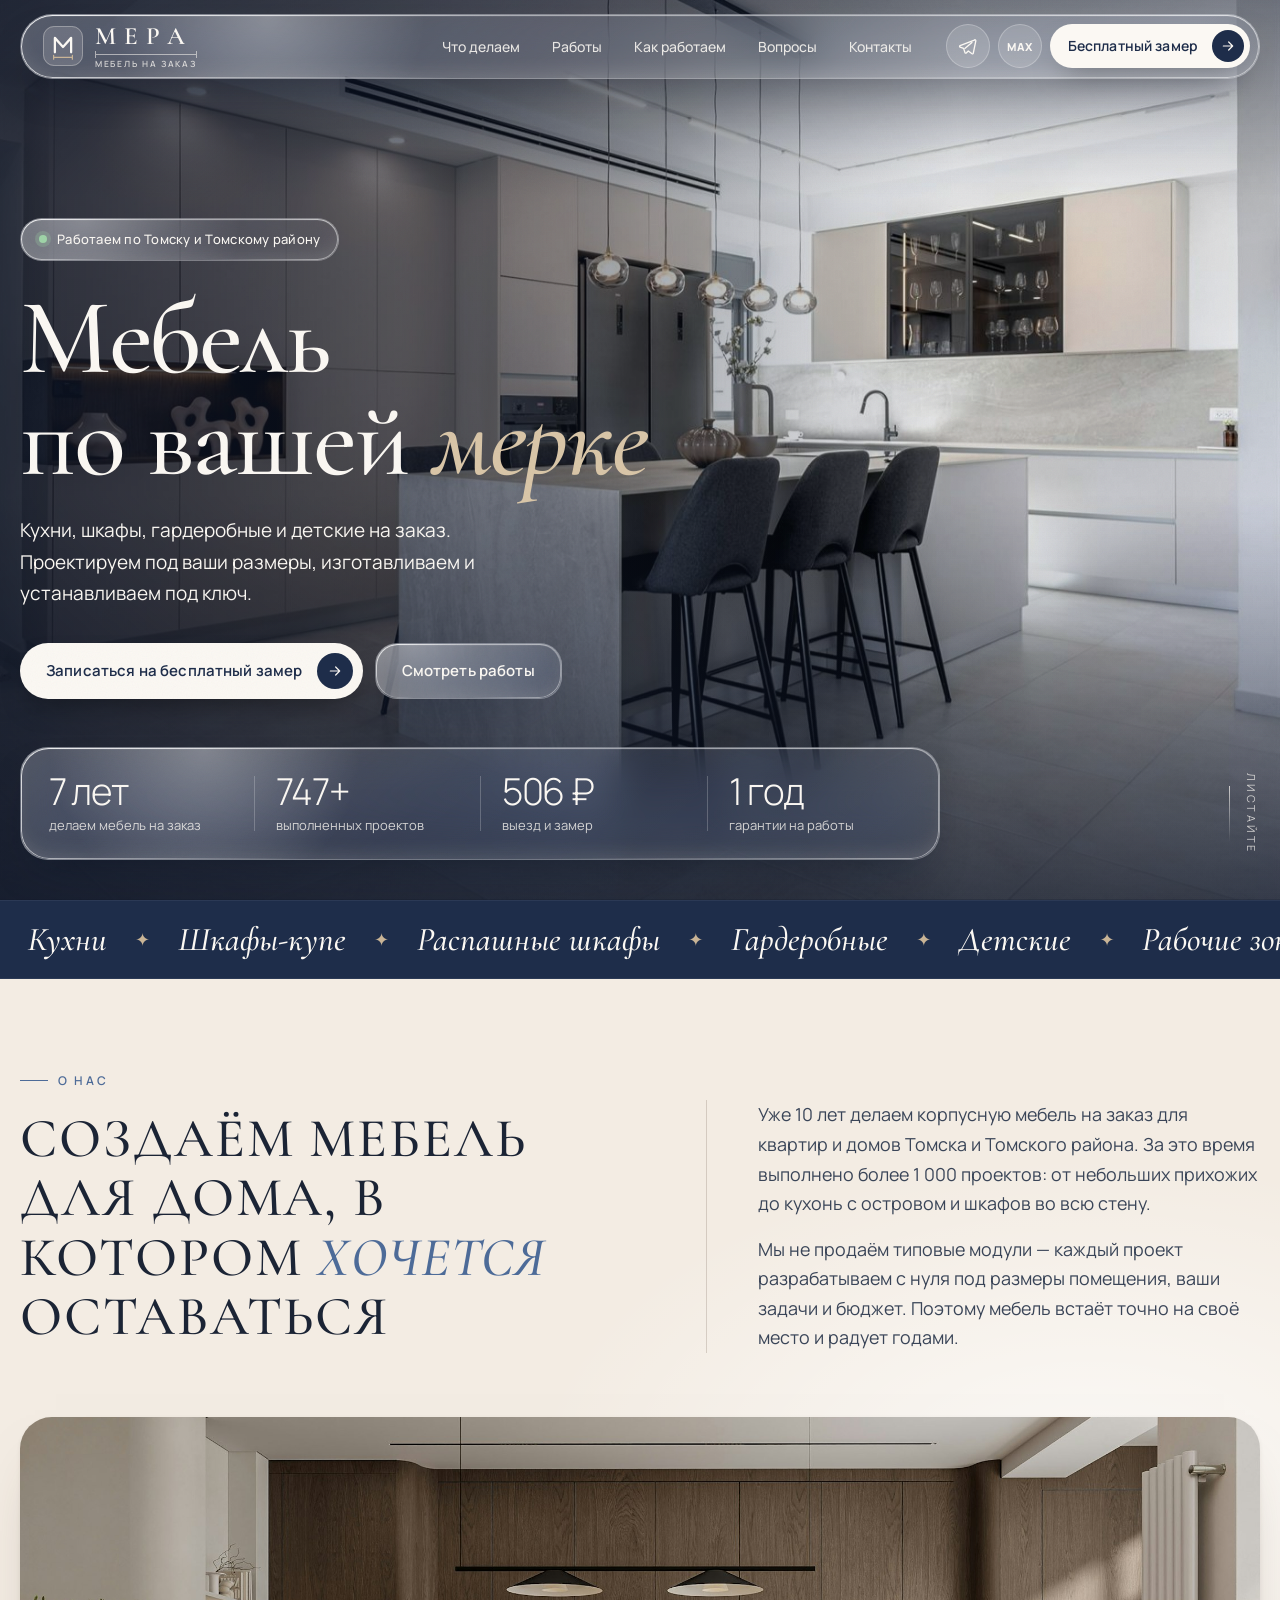
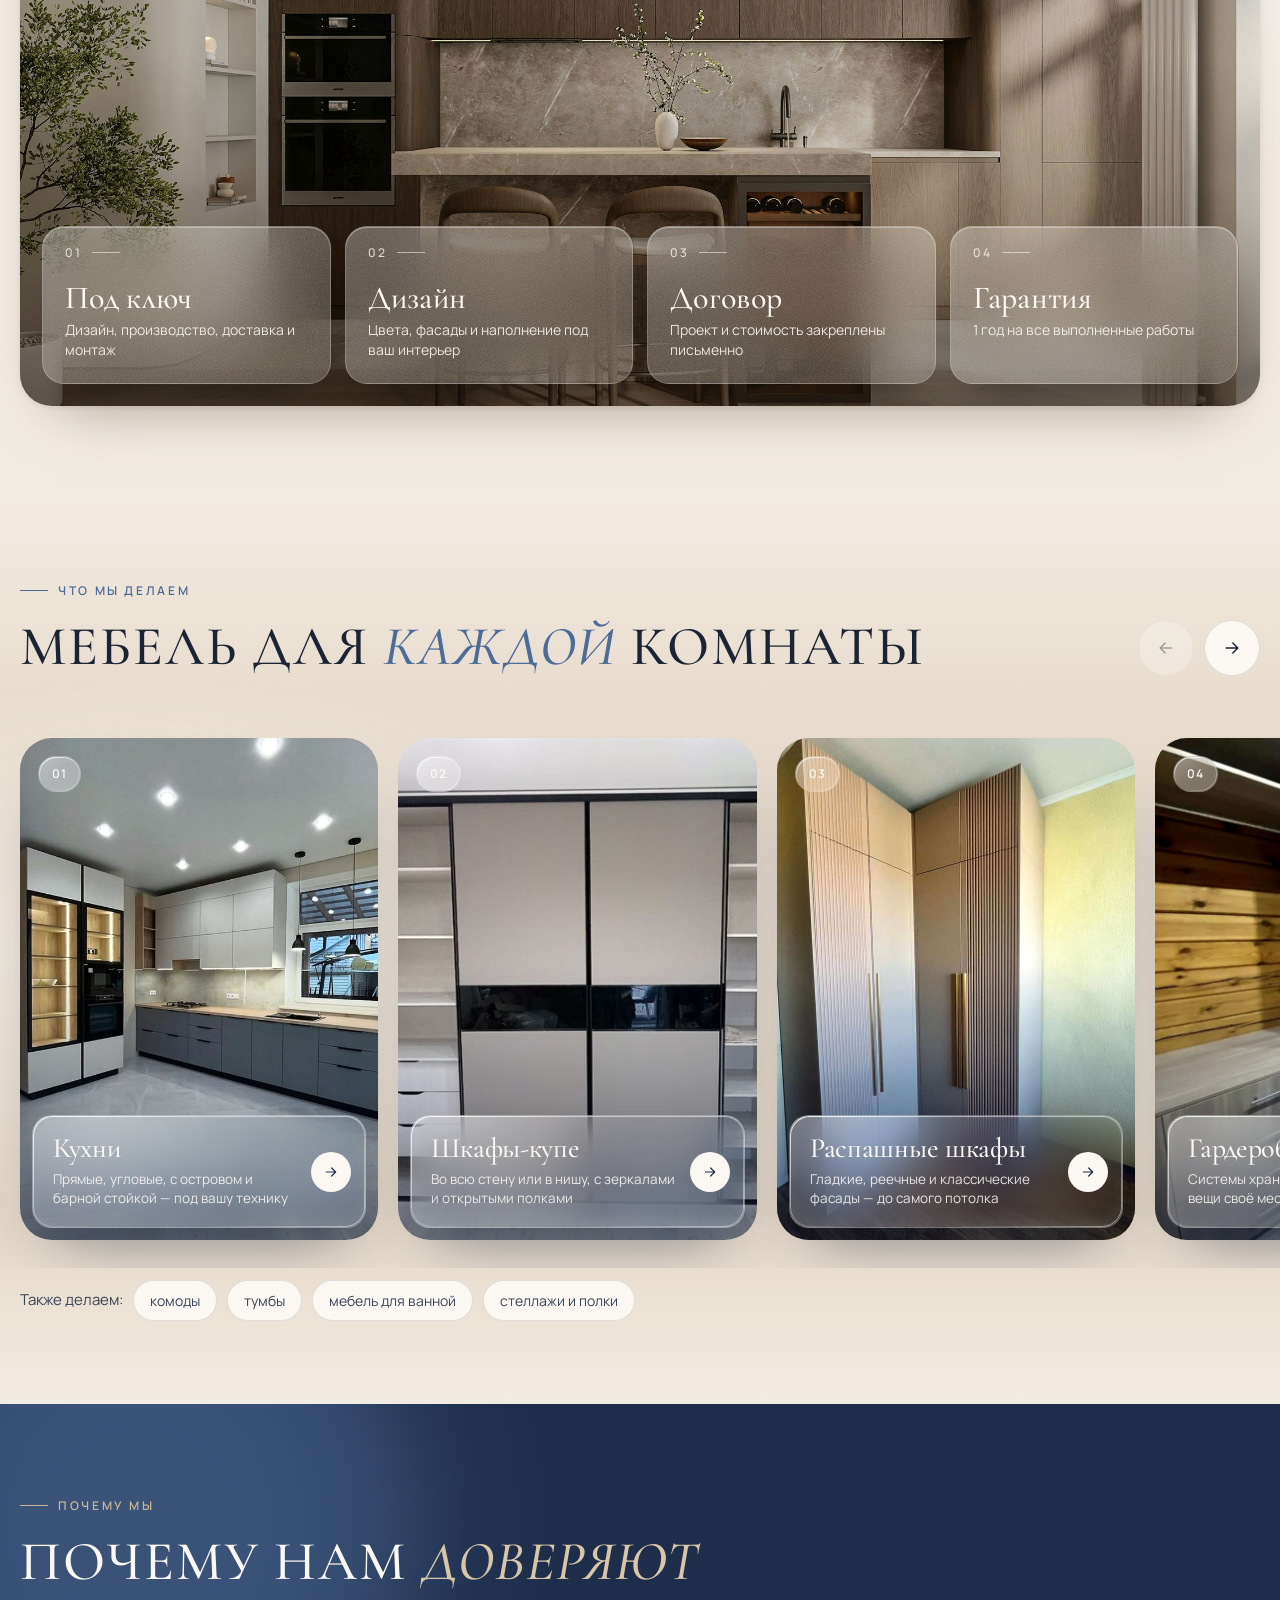
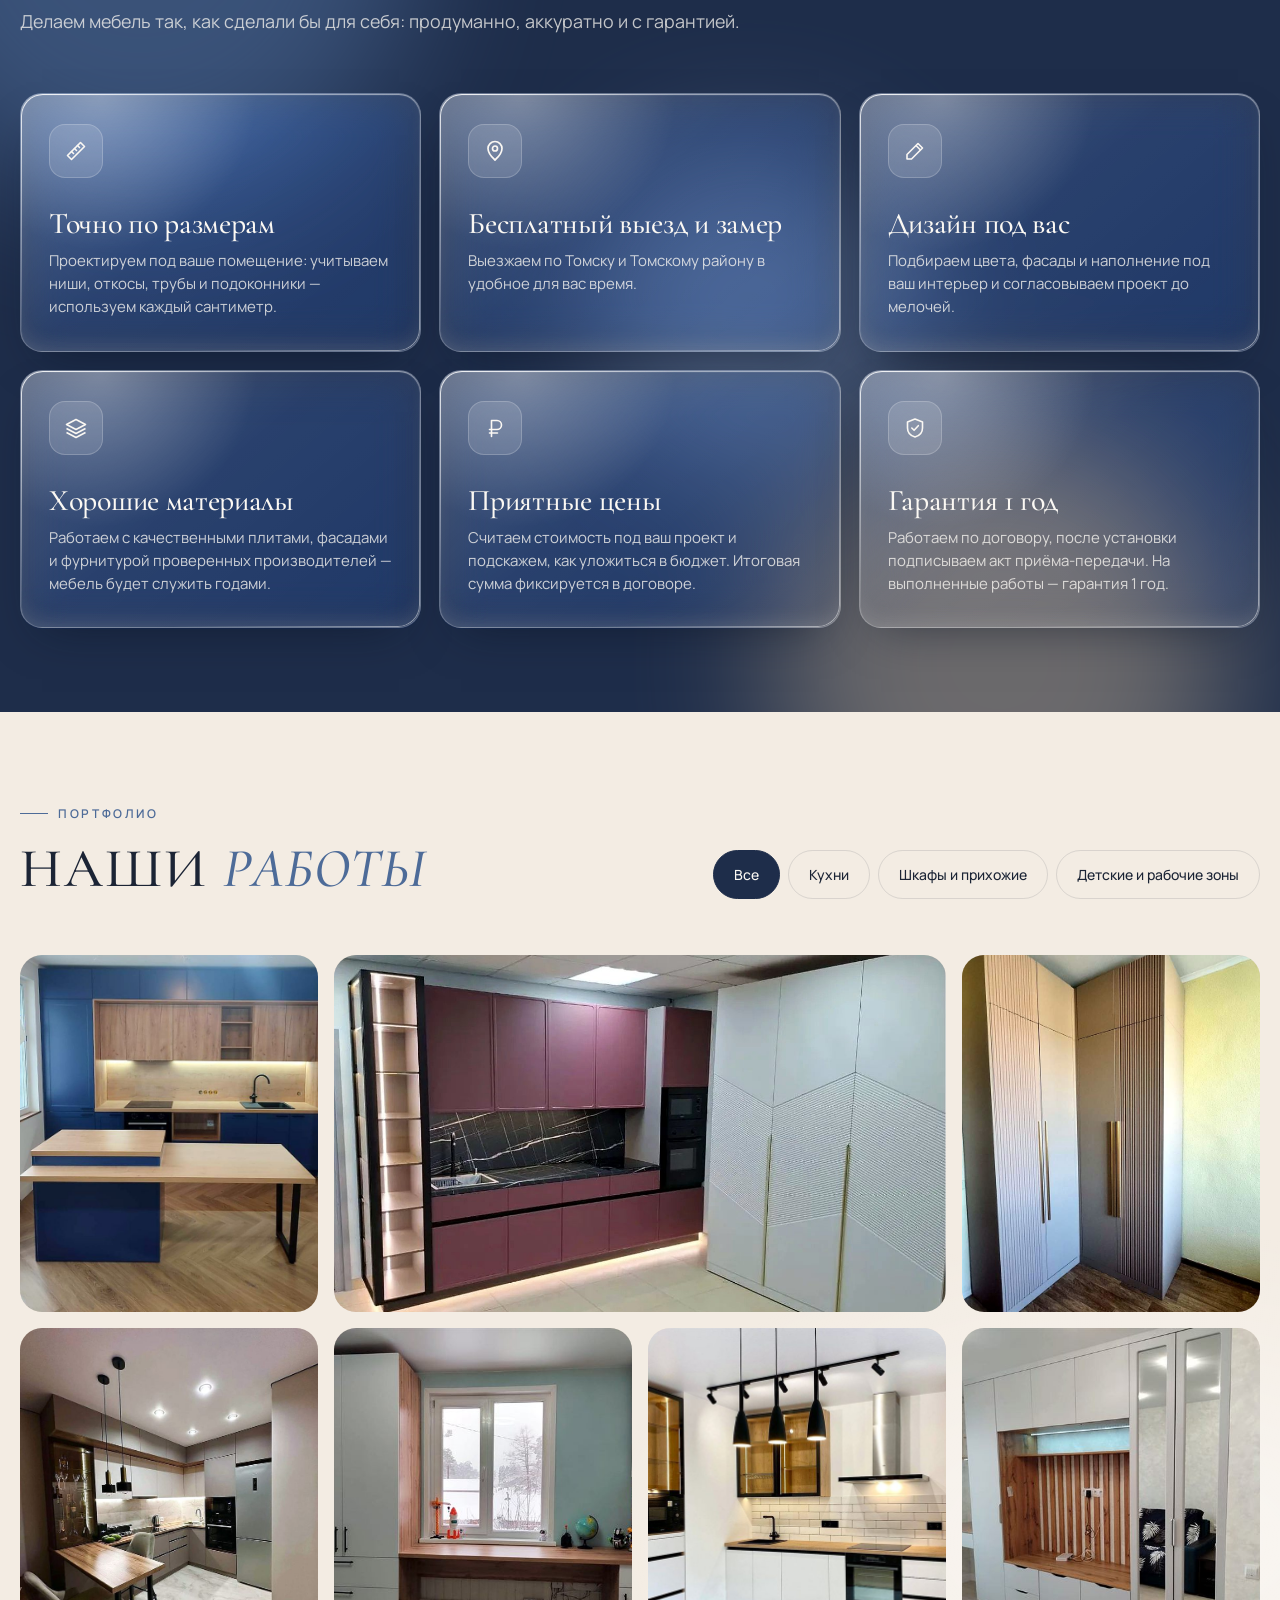
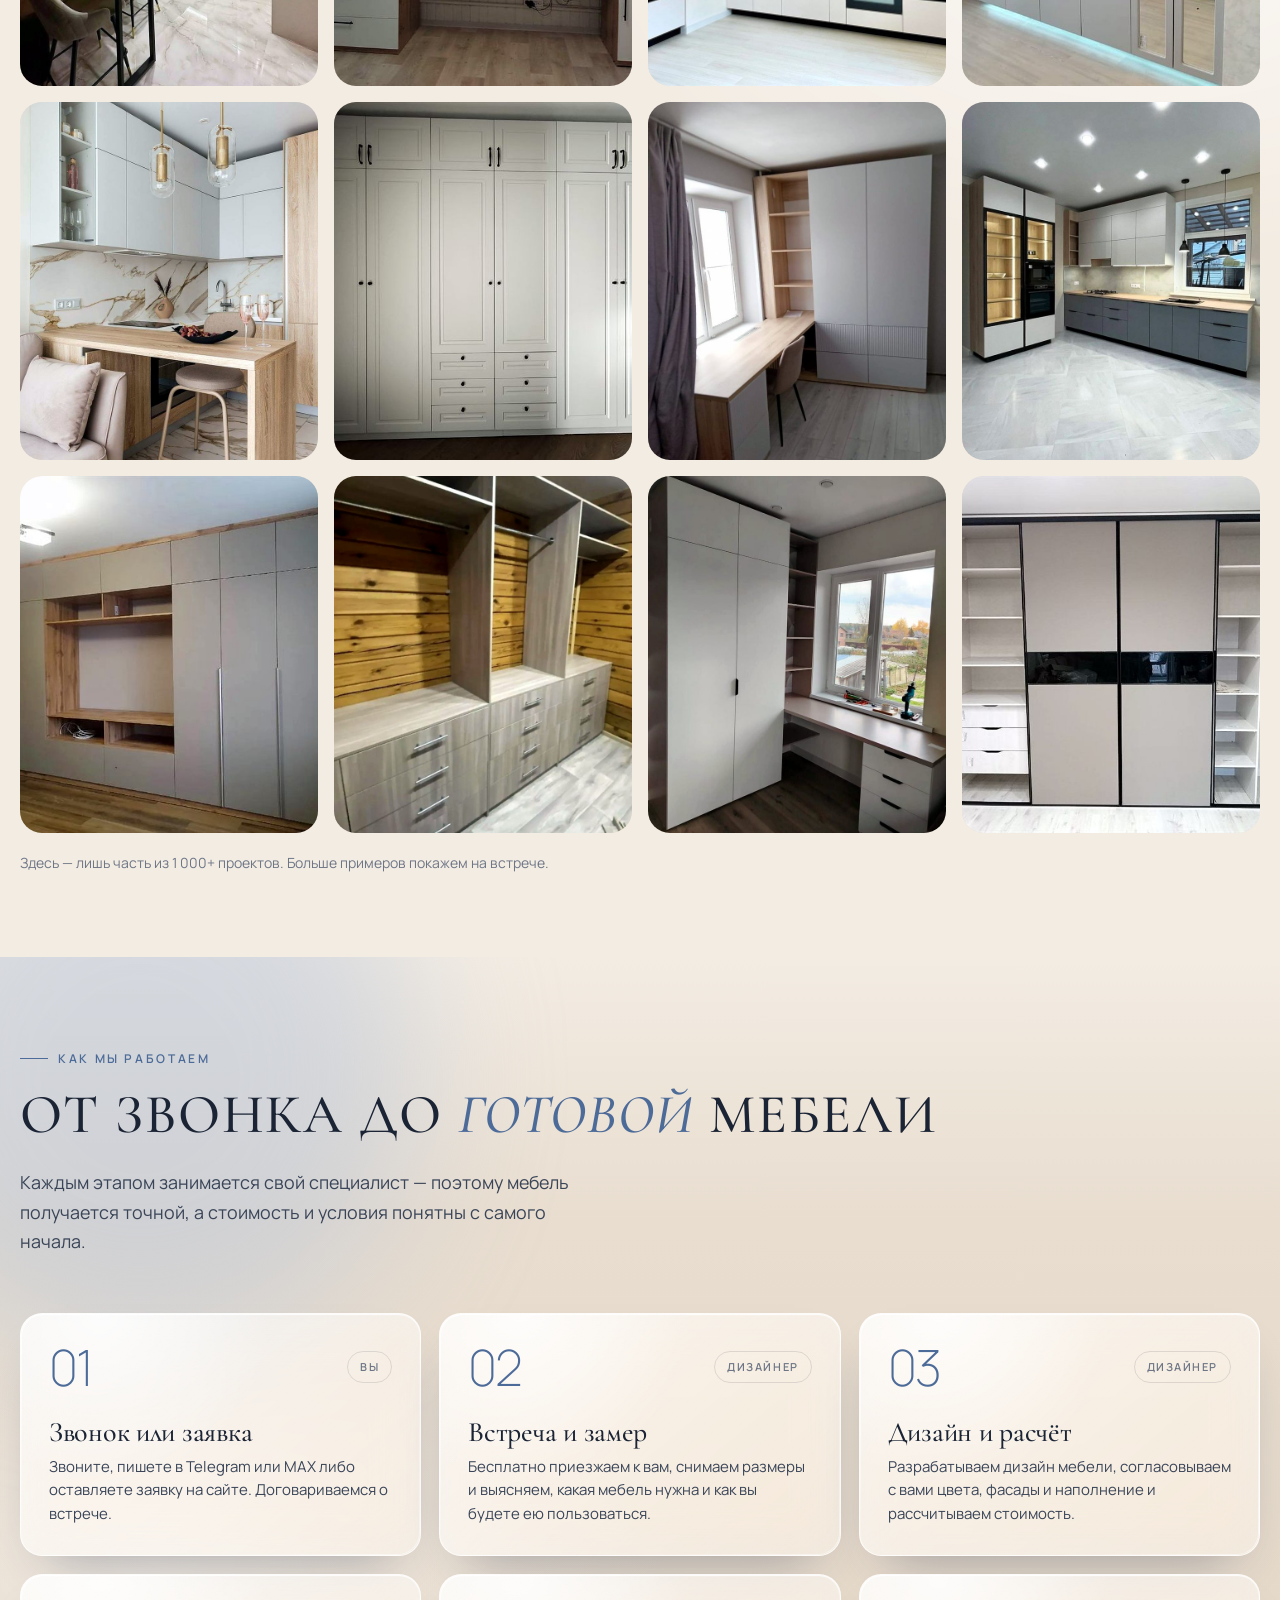
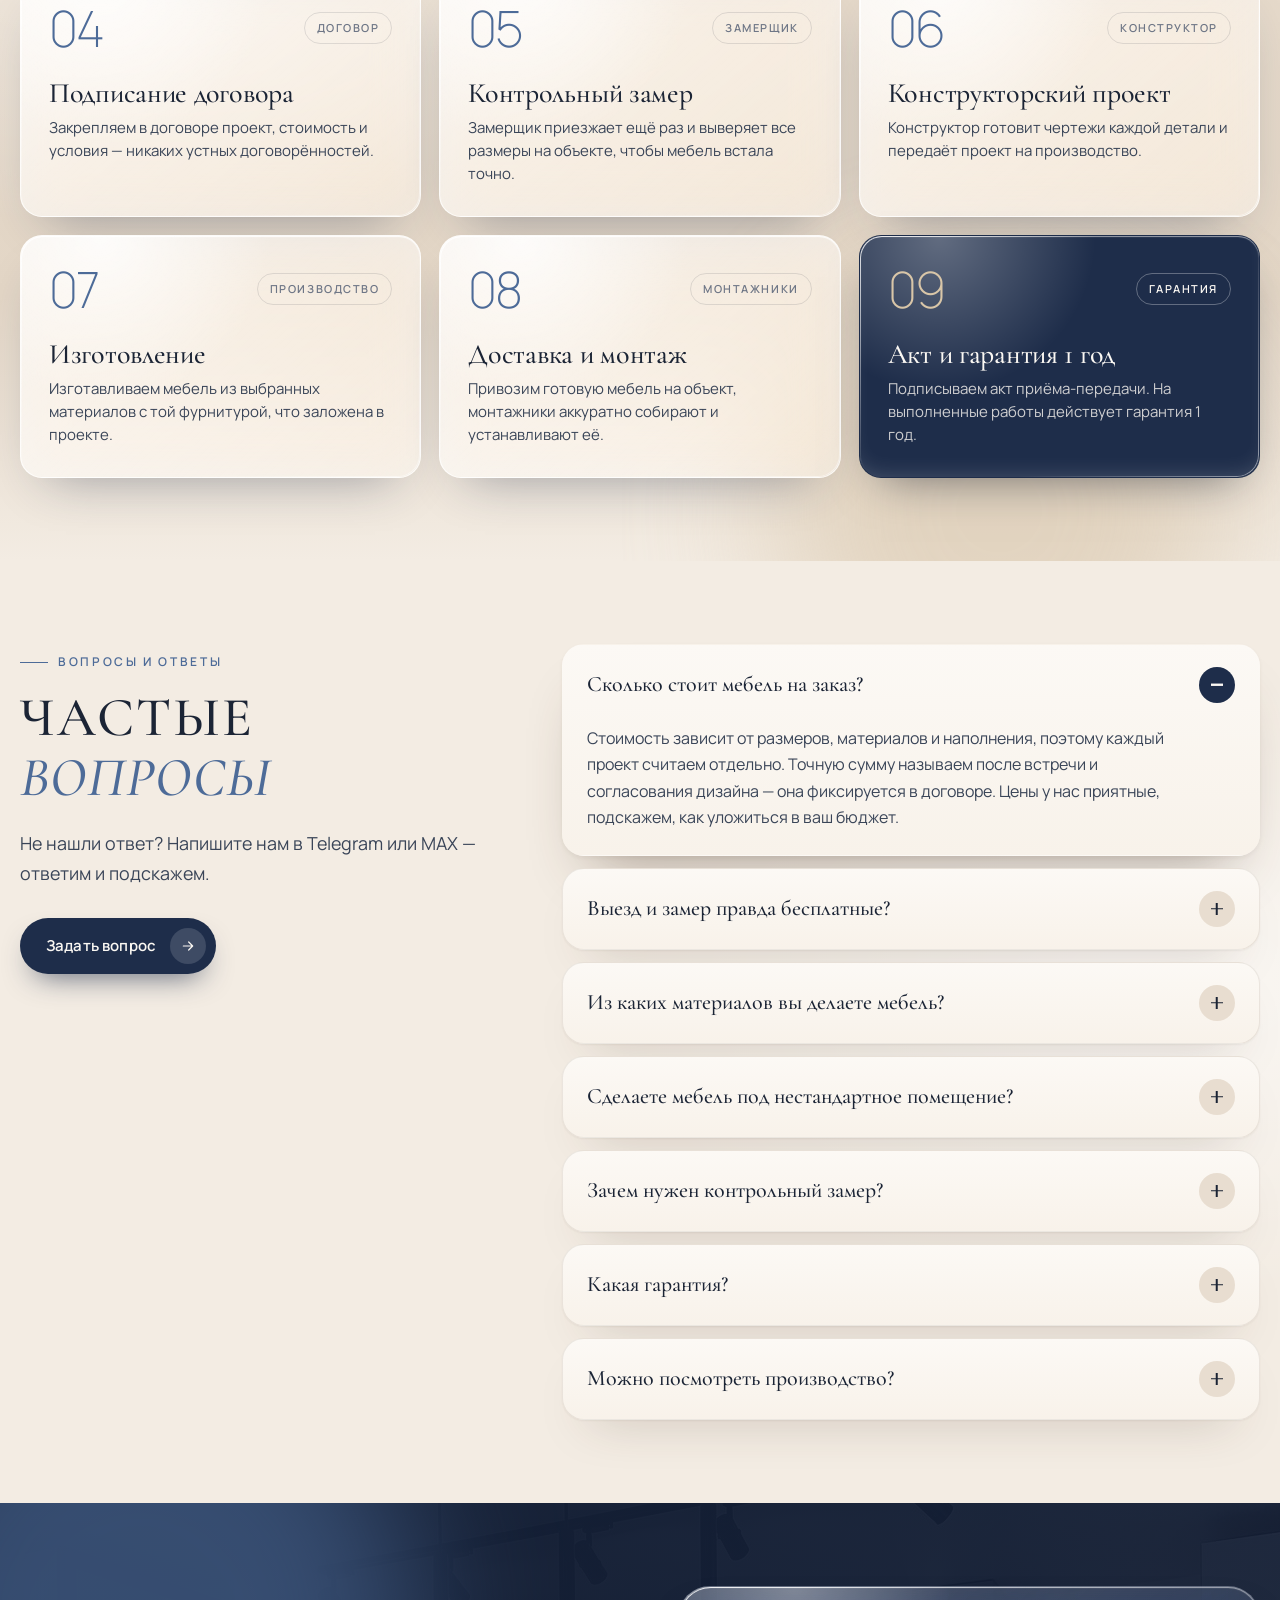
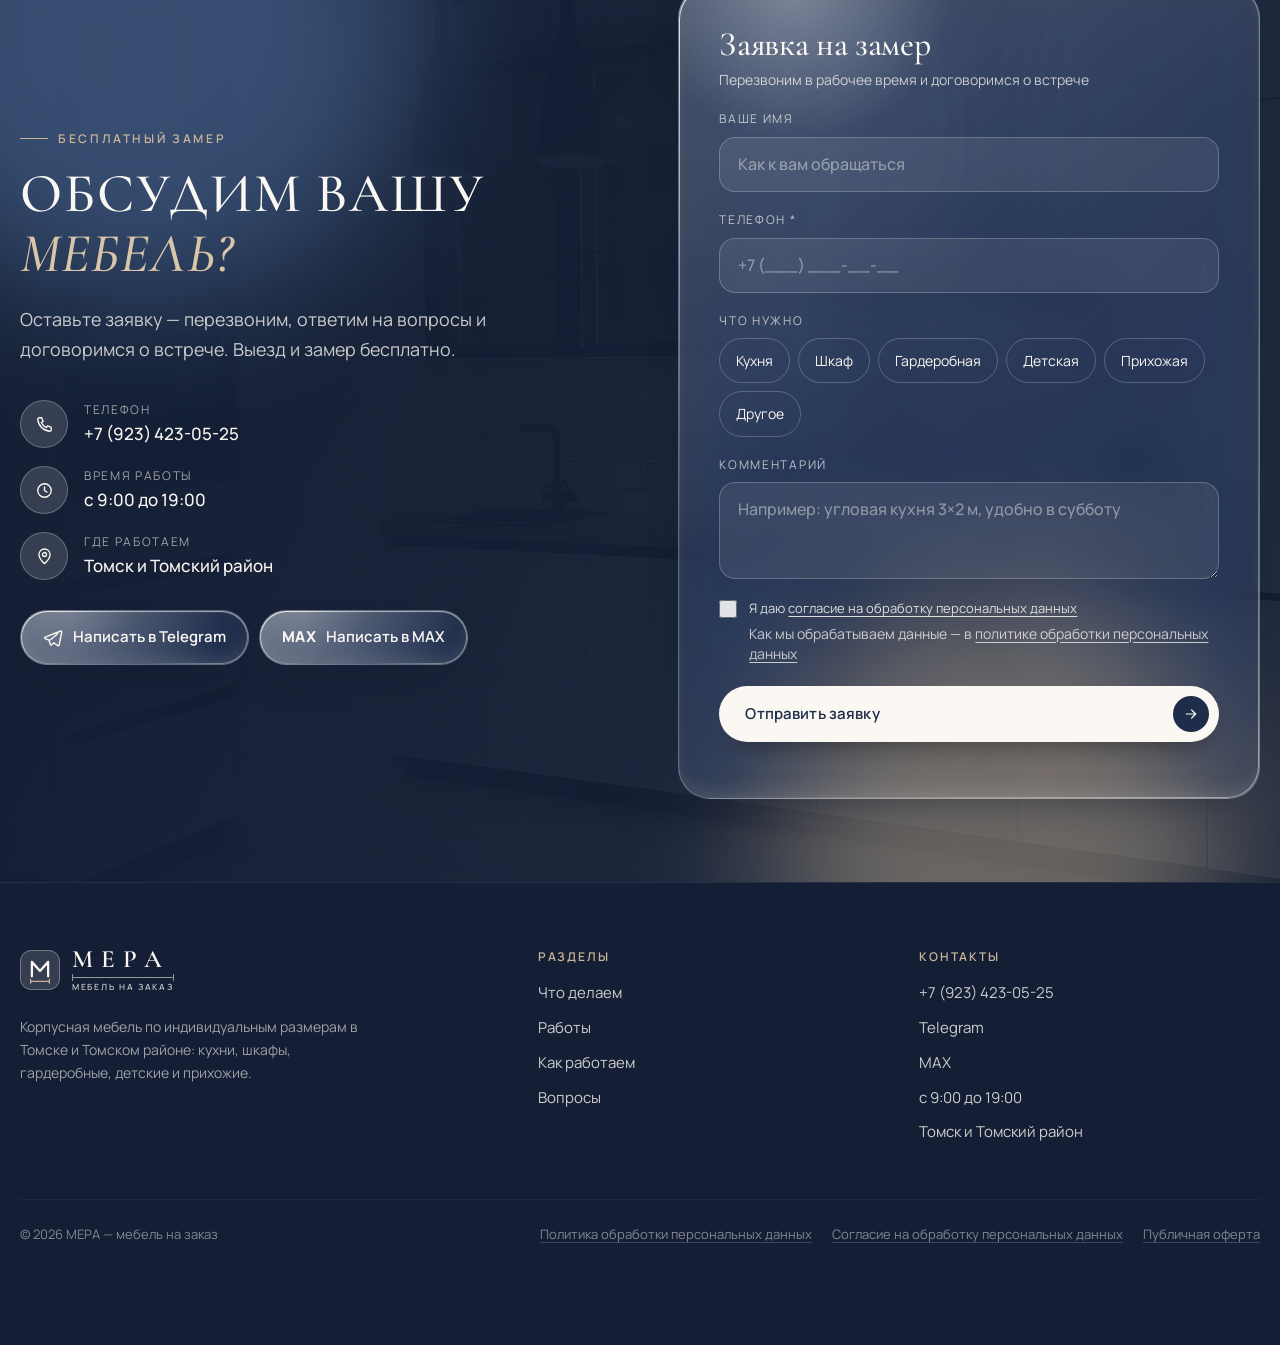
==== commit 1bc51680: "Юридические документы, телефон и кнопка «Позвонить» - Политика обработки персональных данных, отдель" ====
--- a/index.html
+++ b/index.html
@@ -75,6 +75,7 @@
   <div class="mobile-menu__bottom">
     <a class="btn btn--light" href="#contact">Записаться на бесплатный замер<span class="btn__arrow"><svg><use href="#i-arrow"/></svg></span></a>
     <div class="mobile-menu__msg">
+      <a class="msg-btn glass" data-phone="button" href="#"><svg><use href="#i-phone"/></svg>Позвонить</a>
       <a class="msg-btn glass" data-link="telegram" href="#"><svg><use href="#i-tg"/></svg>Telegram</a>
       <a class="msg-btn glass" data-link="max" href="#"><b>MAX</b></a>
     </div>
@@ -466,8 +467,9 @@
       <div class="hp" aria-hidden="true"><input type="text" name="website" tabindex="-1" autocomplete="off"></div>
       <label class="consent" id="consentLabel">
         <input type="checkbox" name="consent" value="1">
-        <span>Я согласен(на) на обработку персональных данных в соответствии с <a href="policy.html" target="_blank">политикой конфиденциальности</a></span>
+        <span>Я даю <a href="consent.html" target="_blank">согласие на обработку персональных данных</a></span>
       </label>
+      <p class="form__docs">Как мы обрабатываем данные — в <a href="policy.html" target="_blank">политике обработки персональных данных</a></p>
       <button class="btn btn--light" type="submit">Отправить заявку<span class="btn__arrow"><svg><use href="#i-arrow"/></svg></span></button>
       <div class="form__status" id="formStatus" role="status" aria-live="polite"></div>
     </form>
@@ -509,7 +511,11 @@
     </div>
     <div class="footer__bottom">
       <span>© <span id="year">2026</span> МЕРА — мебель на заказ</span>
-      <a href="policy.html">Политика конфиденциальности</a>
+      <nav class="footer__docs" aria-label="Документы">
+        <a href="policy.html">Политика обработки персональных данных</a>
+        <a href="consent.html">Согласие на обработку персональных данных</a>
+        <a href="offer.html">Публичная оферта</a>
+      </nav>
     </div>
   </div>
 </footer>
@@ -520,6 +526,7 @@
 <!-- Плавающая кнопка мессенджеров -->
 <div class="fab is-away" id="fab">
   <div class="fab__links">
+    <a class="glass glass--light" data-phone="button" href="#"><svg><use href="#i-phone"/></svg>Позвонить</a>
     <a class="glass glass--light" data-link="telegram" href="#"><svg><use href="#i-tg"/></svg>Telegram</a>
     <a class="glass glass--light" data-link="max" href="#"><b>MAX</b></a>
   </div>
--- a/css/style.css
+++ b/css/style.css
@@ -196,8 +196,9 @@
 .menu-open .header__bar { color: var(--ivory); background: transparent; border-color: transparent; box-shadow: none; }
 .mobile-menu a.mobile-menu__link { font: 500 34px/1.25 var(--serif); padding: 6px 0; border-bottom: 1px solid rgba(255, 255, 255, .1); }
 .mobile-menu__bottom { margin-top: auto; display: grid; gap: 14px; }
-.mobile-menu__msg { display: flex; gap: 10px; }
+.mobile-menu__msg { display: flex; flex-wrap: wrap; gap: 10px; }
 .mobile-menu__msg a { flex: 1; justify-content: center; }
+.mobile-menu__msg a[data-phone] { flex-basis: 100%; }
 
 /* ---------- Первый экран ---------- */
 .hero { position: relative; min-height: 100vh; min-height: 100svh; display: flex; align-items: flex-end; color: var(--ivory); overflow: hidden; background: var(--navy-deep); }
@@ -472,6 +473,8 @@
 .consent input { width: 18px; height: 18px; margin: 1px 0 0; flex: none; accent-color: var(--sand-2); }
 .consent a { text-decoration: underline; text-underline-offset: 3px; }
 .consent.is-error { color: #F2A3A3; }
+.form__docs { margin: 8px 0 0 30px; font-size: 12.5px; line-height: 1.45; opacity: .65; }
+.form__docs a { text-decoration: underline; text-underline-offset: 3px; }
 .form .btn { width: 100%; margin-top: 22px; justify-content: space-between; }
 .form .btn:disabled { opacity: .6; cursor: wait; transform: none; }
 .hp { position: absolute; left: -9999px; width: 1px; height: 1px; overflow: hidden; }
@@ -481,7 +484,7 @@
 .form__status a { text-decoration: underline; text-underline-offset: 3px; font-weight: 600; }
 
 /* ---------- Подвал ---------- */
-.footer { background: var(--navy-deep); color: rgba(251, 248, 243, .8); padding: 64px 0 32px; border-top: 1px solid rgba(255, 255, 255, .07); }
+.footer { background: var(--navy-deep); color: rgba(251, 248, 243, .8); padding: 64px 0 100px; /* снизу место под плавающие кнопки */ border-top: 1px solid rgba(255, 255, 255, .07); }
 .footer__grid { display: grid; grid-template-columns: 1.4fr 1fr 1fr; gap: 40px; }
 .footer .logo { color: var(--ivory); }
 .footer__about { margin-top: 18px; max-width: 360px; font-size: 14px; opacity: .75; }
@@ -489,6 +492,33 @@
 .footer ul { list-style: none; margin: 0; padding: 0; display: grid; gap: 10px; font-size: 15px; }
 .footer a:hover { color: var(--ivory); }
 .footer__bottom { margin-top: 54px; padding-top: 24px; border-top: 1px solid rgba(255, 255, 255, .08); display: flex; justify-content: space-between; flex-wrap: wrap; gap: 12px; font-size: 13px; opacity: .6; }
+
+.footer__docs { display: flex; flex-wrap: wrap; gap: 6px 20px; }
+.footer__docs a { text-decoration: underline; text-underline-offset: 3px; text-decoration-color: rgba(255, 255, 255, .3); }
+
+/* ---------- Юридические страницы (политика, согласие, оферта) ---------- */
+.doc-top { position: sticky; top: 0; z-index: 20; background: rgba(243, 236, 227, .88); -webkit-backdrop-filter: blur(14px); backdrop-filter: blur(14px); border-bottom: 1px solid rgba(90, 70, 54, .12); }
+.doc-top .container { display: flex; align-items: center; justify-content: space-between; gap: 16px; padding: 12px 0; }
+.doc-top .logo { color: var(--ink); }
+.doc-top .logo__mark { width: 36px; height: 36px; }
+.doc-back { display: inline-flex; align-items: center; gap: 8px; font-weight: 600; font-size: 14px; color: var(--blue); white-space: nowrap; }
+.doc-back svg { width: 16px; height: 16px; }
+.doc { padding: 48px 0 80px; }
+.doc .container { max-width: 860px; }
+.doc h1 { font-size: clamp(28px, 5vw, 46px); text-transform: uppercase; letter-spacing: .03em; margin: 10px 0 10px; }
+.doc__meta { color: var(--muted); font-size: 14px; }
+.doc h2 { font-size: clamp(22px, 2.6vw, 27px); margin: 38px 0 12px; }
+.doc p, .doc li { color: var(--ink-2); margin: 0 0 10px; }
+.doc ol, .doc ul { padding-left: 22px; margin: 0 0 12px; }
+.doc .fill { background: #FFE9A8; color: var(--ink); padding: 0 4px; border-radius: 4px; }
+.doc__table { overflow-x: auto; margin: 14px 0 22px; }
+.doc table { width: 100%; min-width: 560px; border-collapse: collapse; font-size: 14px; line-height: 1.5; }
+.doc th, .doc td { border: 1px solid rgba(90, 70, 54, .18); padding: 10px 12px; vertical-align: top; text-align: left; color: var(--ink-2); }
+.doc th { background: rgba(255, 255, 255, .55); color: var(--ink); font-weight: 600; width: 28%; }
+.doc-nav { display: flex; flex-wrap: wrap; gap: 8px; margin-top: 52px; padding-top: 28px; border-top: 1px solid rgba(90, 70, 54, .15); }
+.doc-nav a { padding: 10px 16px; border-radius: 999px; border: 1px solid rgba(90, 70, 54, .18); background: var(--ivory); font-size: 14px; transition: background-color .3s, color .3s; }
+.doc-nav a:hover { border-color: var(--navy); }
+.doc-nav a[aria-current="page"] { background: var(--navy); color: var(--ivory); border-color: var(--navy); }
 
 /* ---------- Плавающая кнопка мессенджеров ---------- */
 /* сам контейнер «прозрачный» для кликов — иначе его невидимая ширина перекрывает кнопку «наверх» */
@@ -501,6 +531,7 @@
 .fab__links a svg { width: 18px; height: 18px; }
 .fab.is-open .fab__links a { opacity: 1; transform: none; pointer-events: auto; }
 .fab.is-open .fab__links a:nth-child(2) { transition-delay: .05s; }
+.fab.is-open .fab__links a:nth-child(3) { transition-delay: .1s; }
 .fab__toggle { width: 62px; height: 62px; border-radius: 50%; border: 1px solid rgba(255, 255, 255, .3); cursor: pointer; background: var(--navy); color: var(--ivory); display: grid; place-items: center; box-shadow: 0 18px 36px -12px rgba(30, 45, 74, .7); position: relative; }
 .fab__toggle svg { width: 26px; height: 26px; transition: transform .35s var(--ease), opacity .25s; position: absolute; }
 .fab__toggle .fab__x { opacity: 0; transform: rotate(-90deg); }
@@ -526,6 +557,8 @@
 [data-reveal].is-in { opacity: 1; transform: none; }
 
 /* ---------- Адаптив ---------- */
+/* на средних экранах номер в шапке не помещается рядом с меню — он есть в контактах и в кнопке связи */
+@media (max-width: 1300px) { .header__phone { display: none; } }
 @media (max-width: 1100px) {
   .nav { display: none; }
   .burger { display: block; }
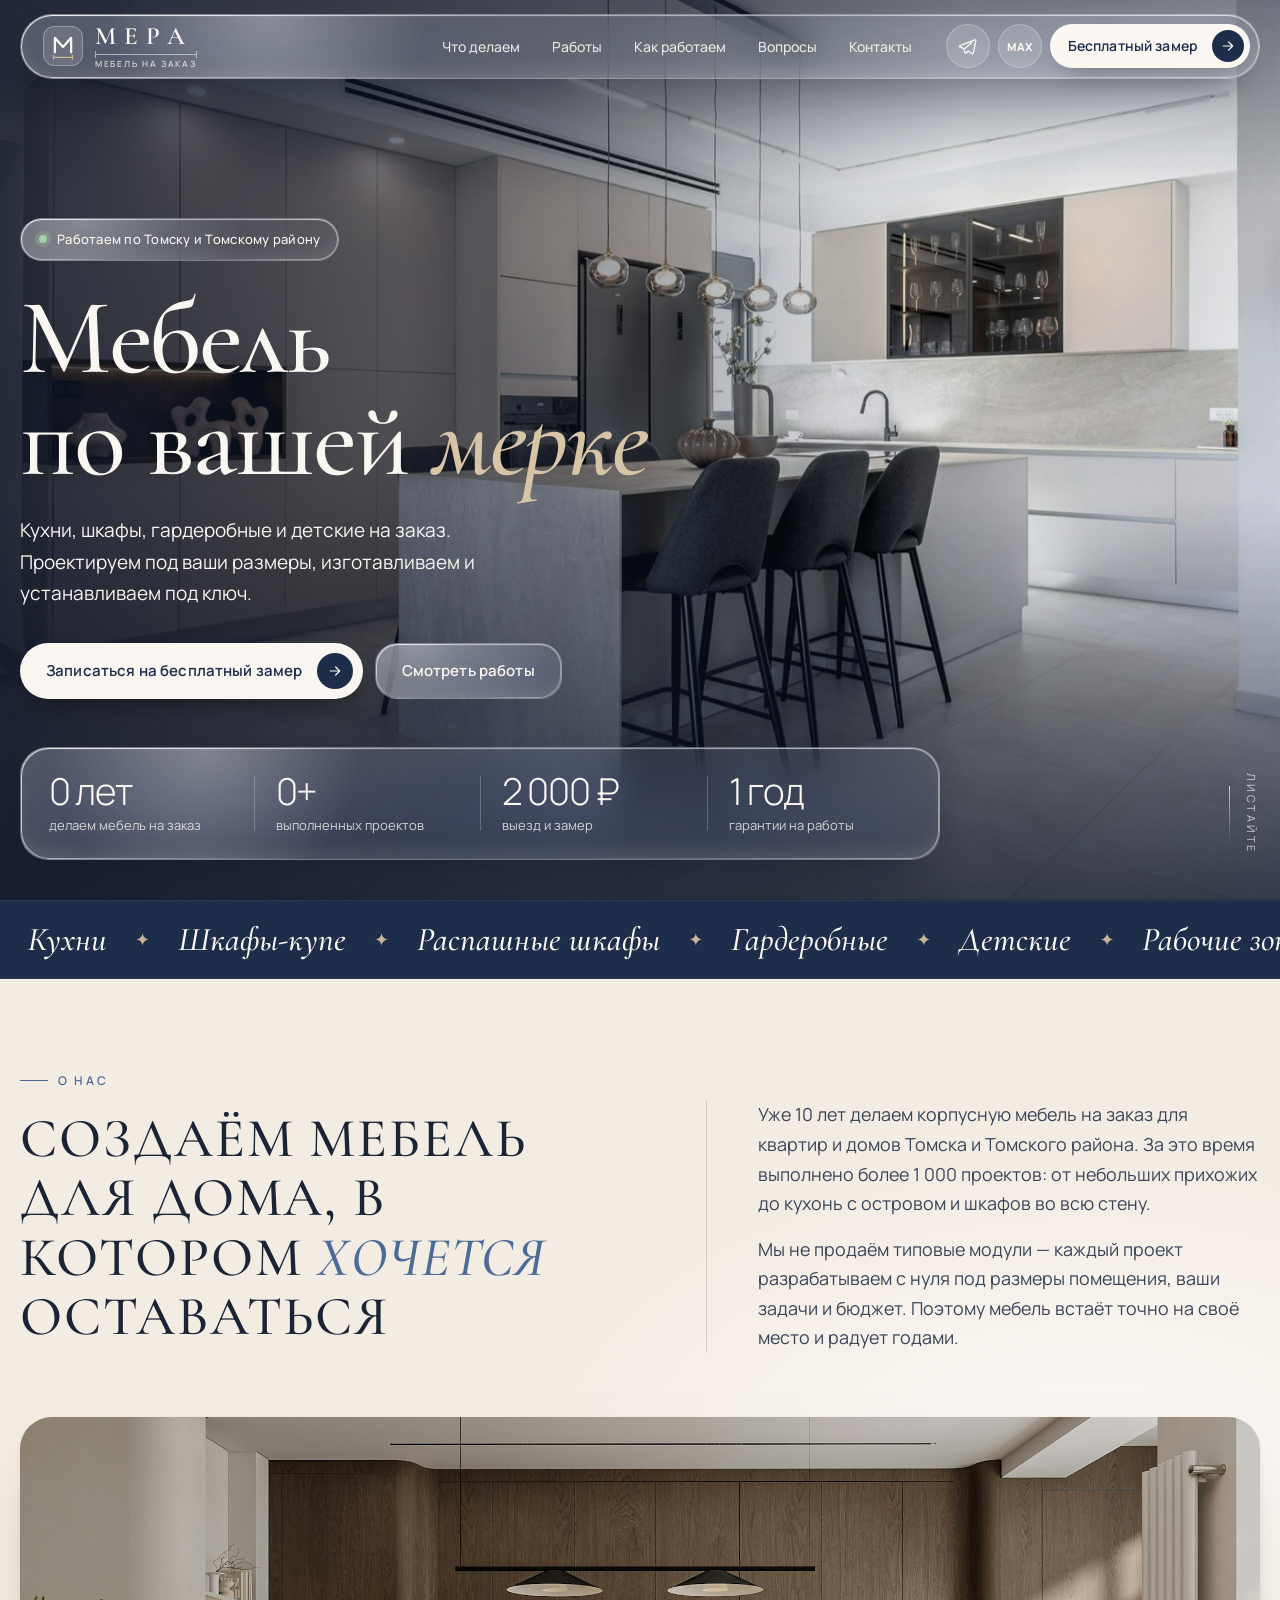
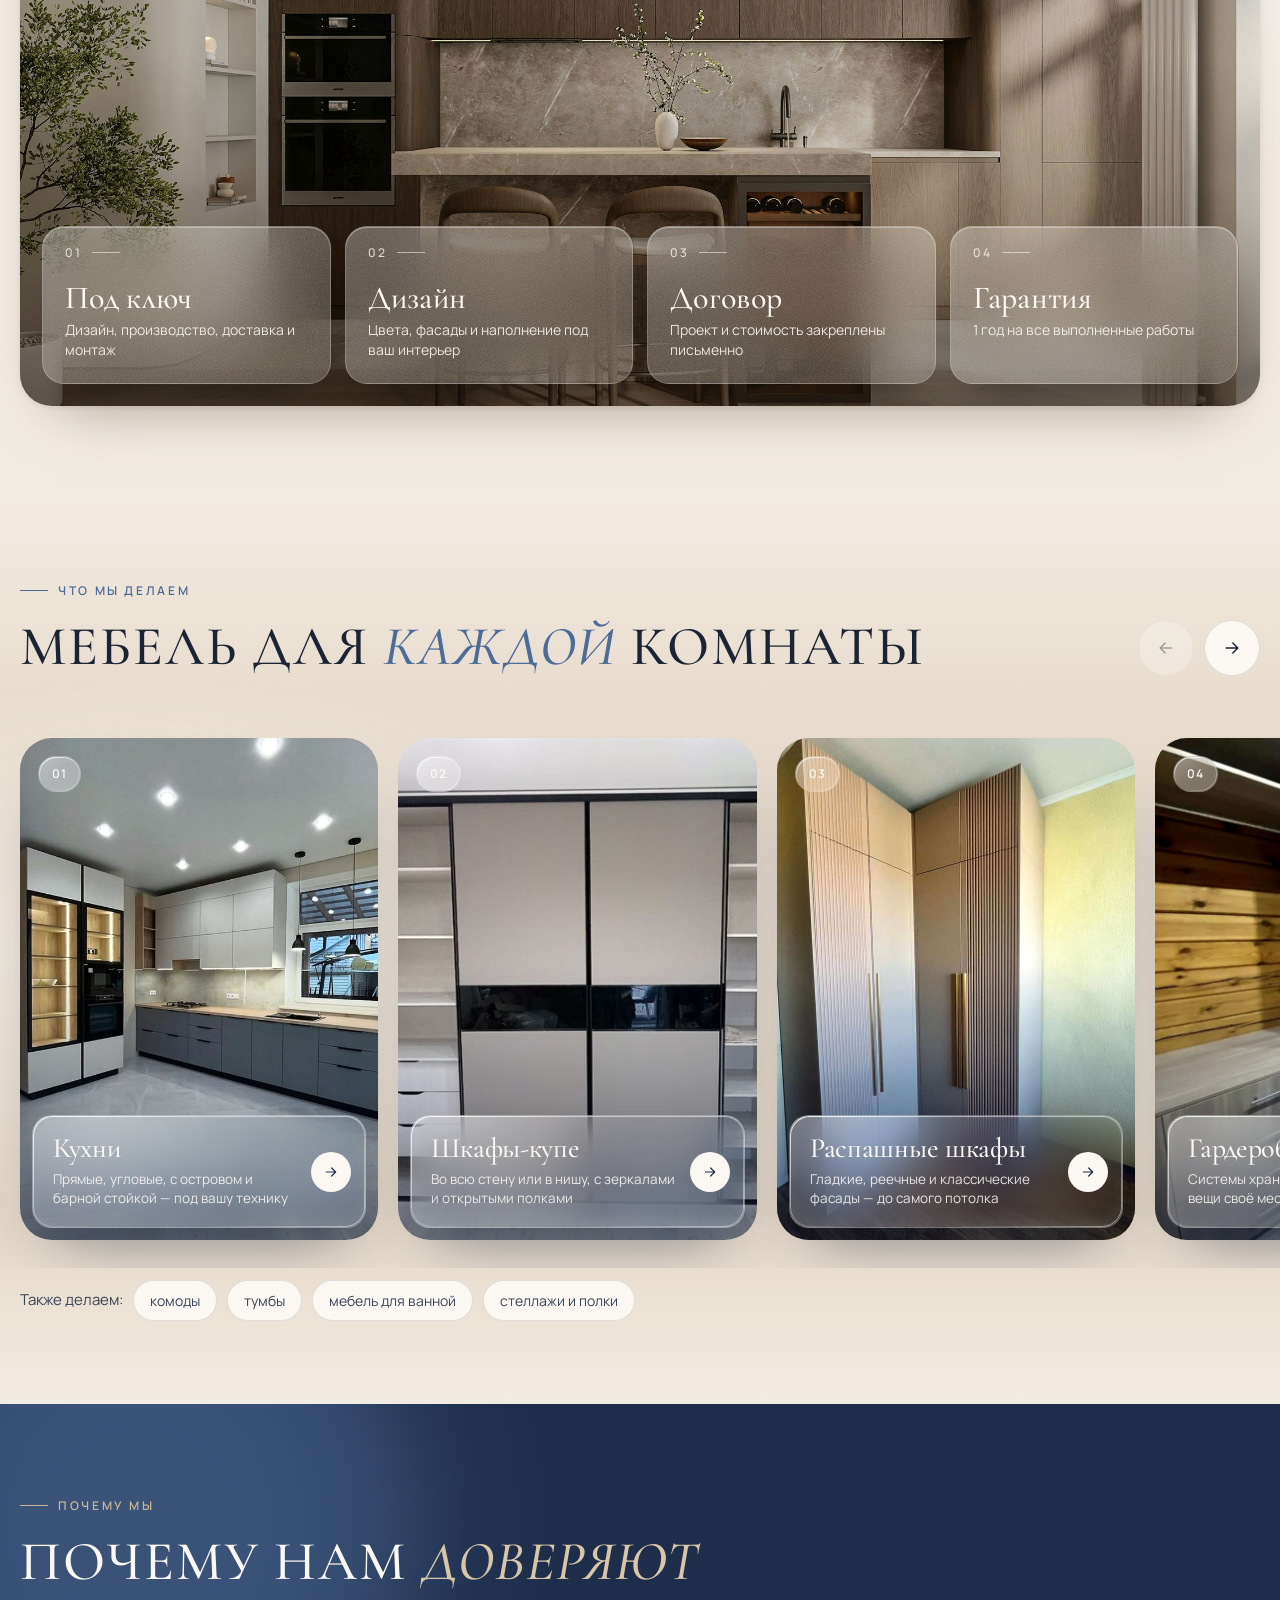
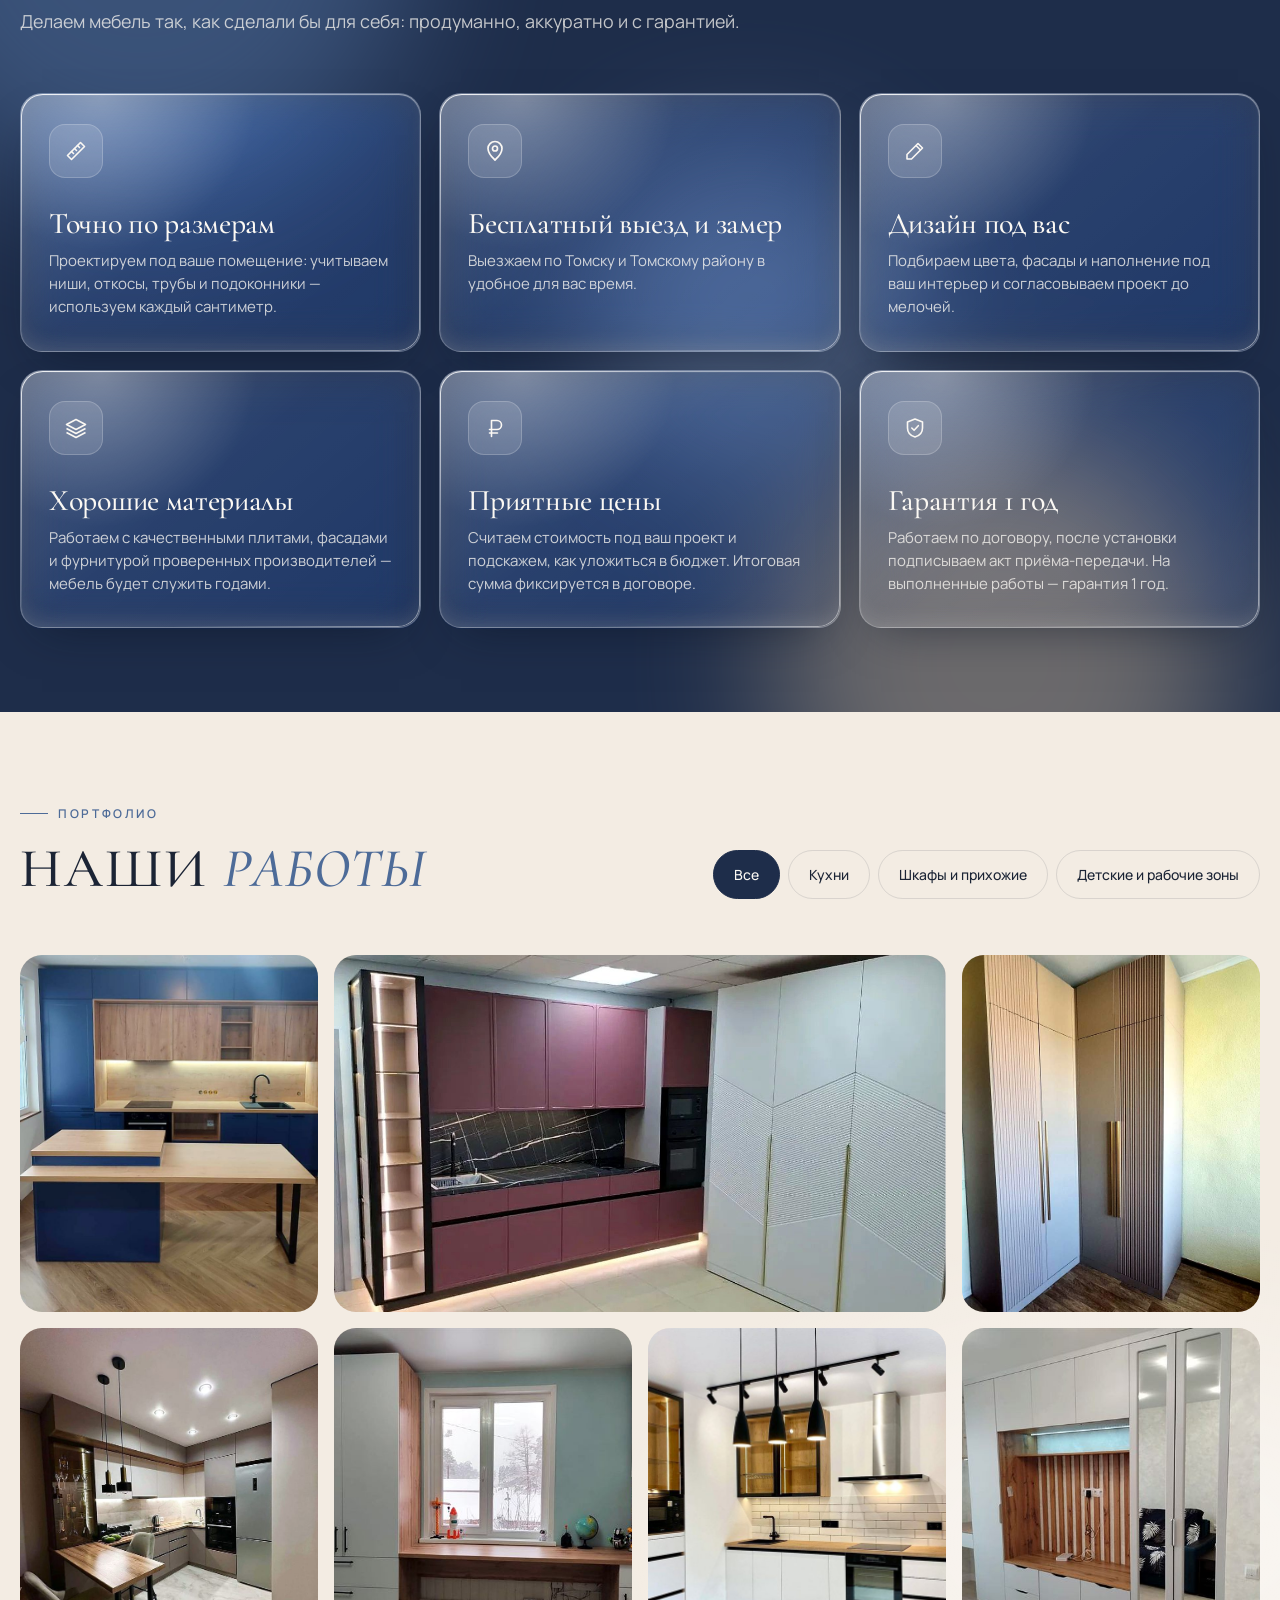
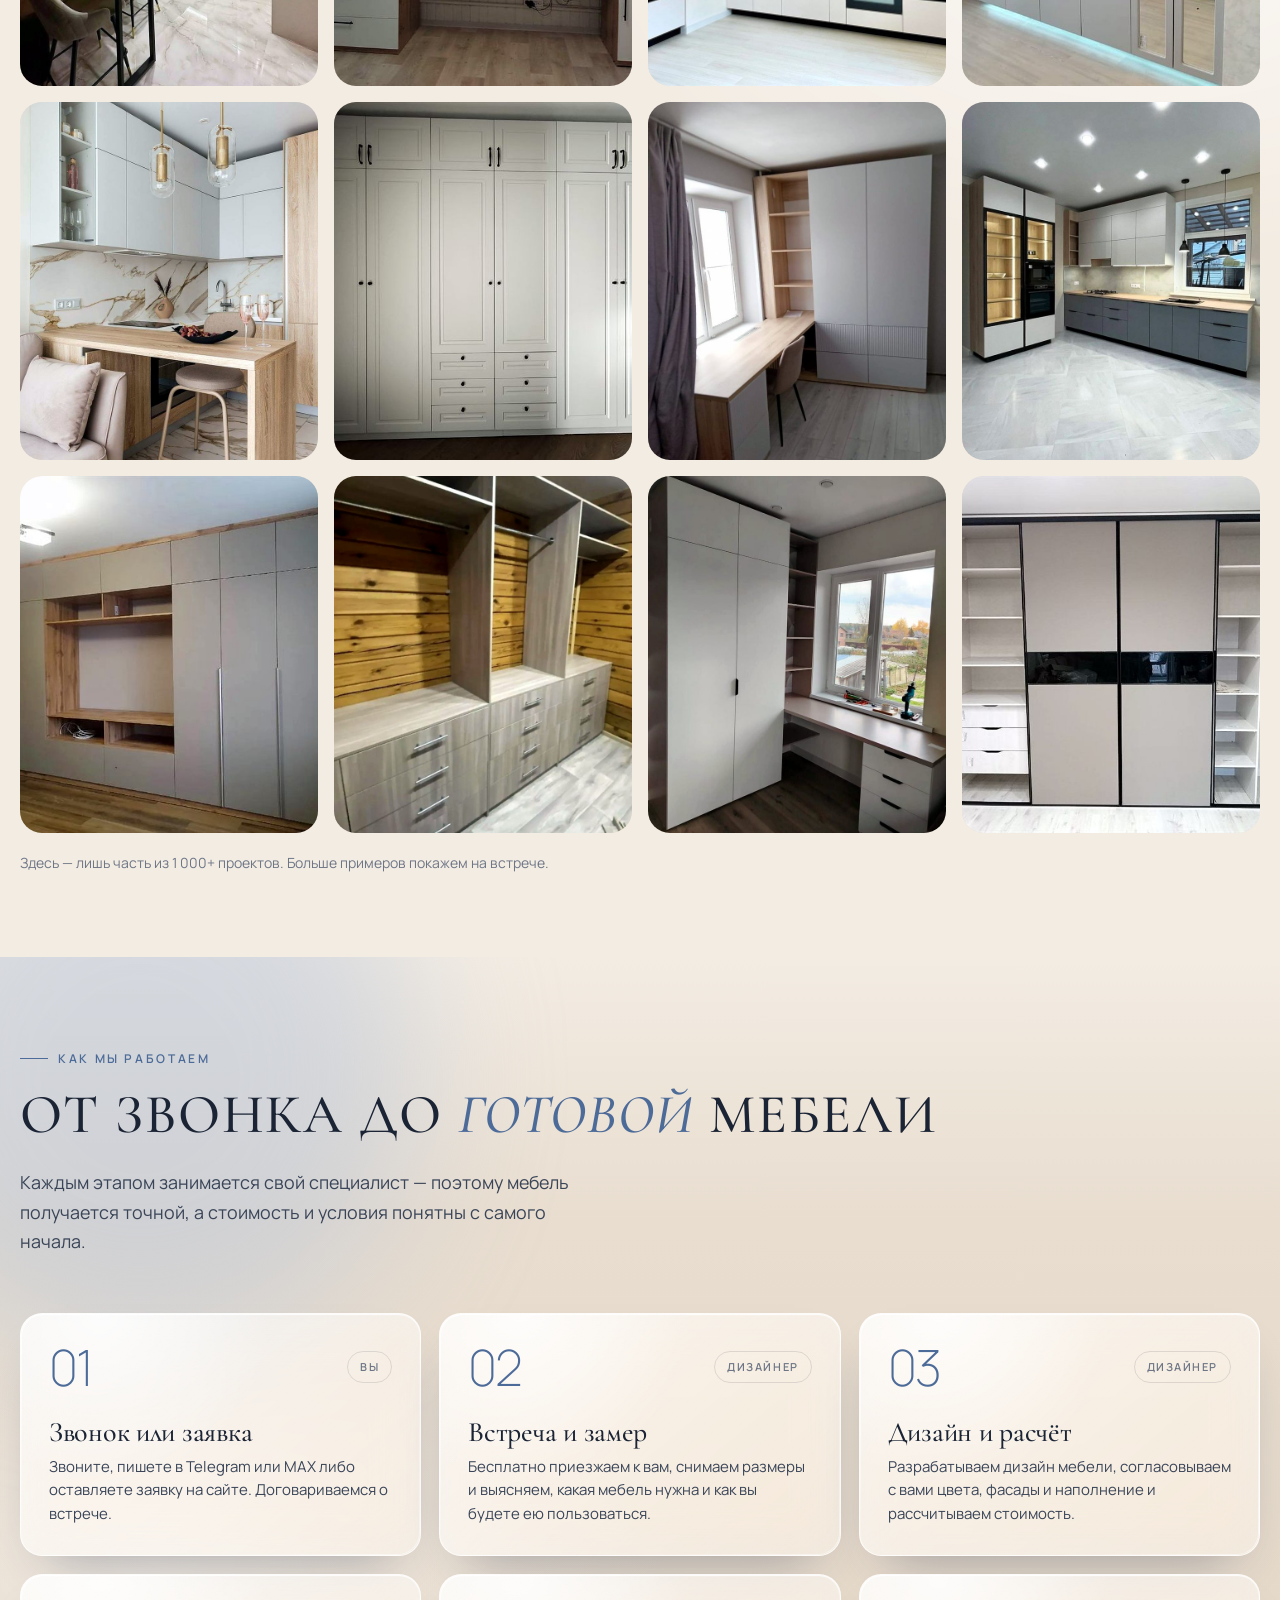
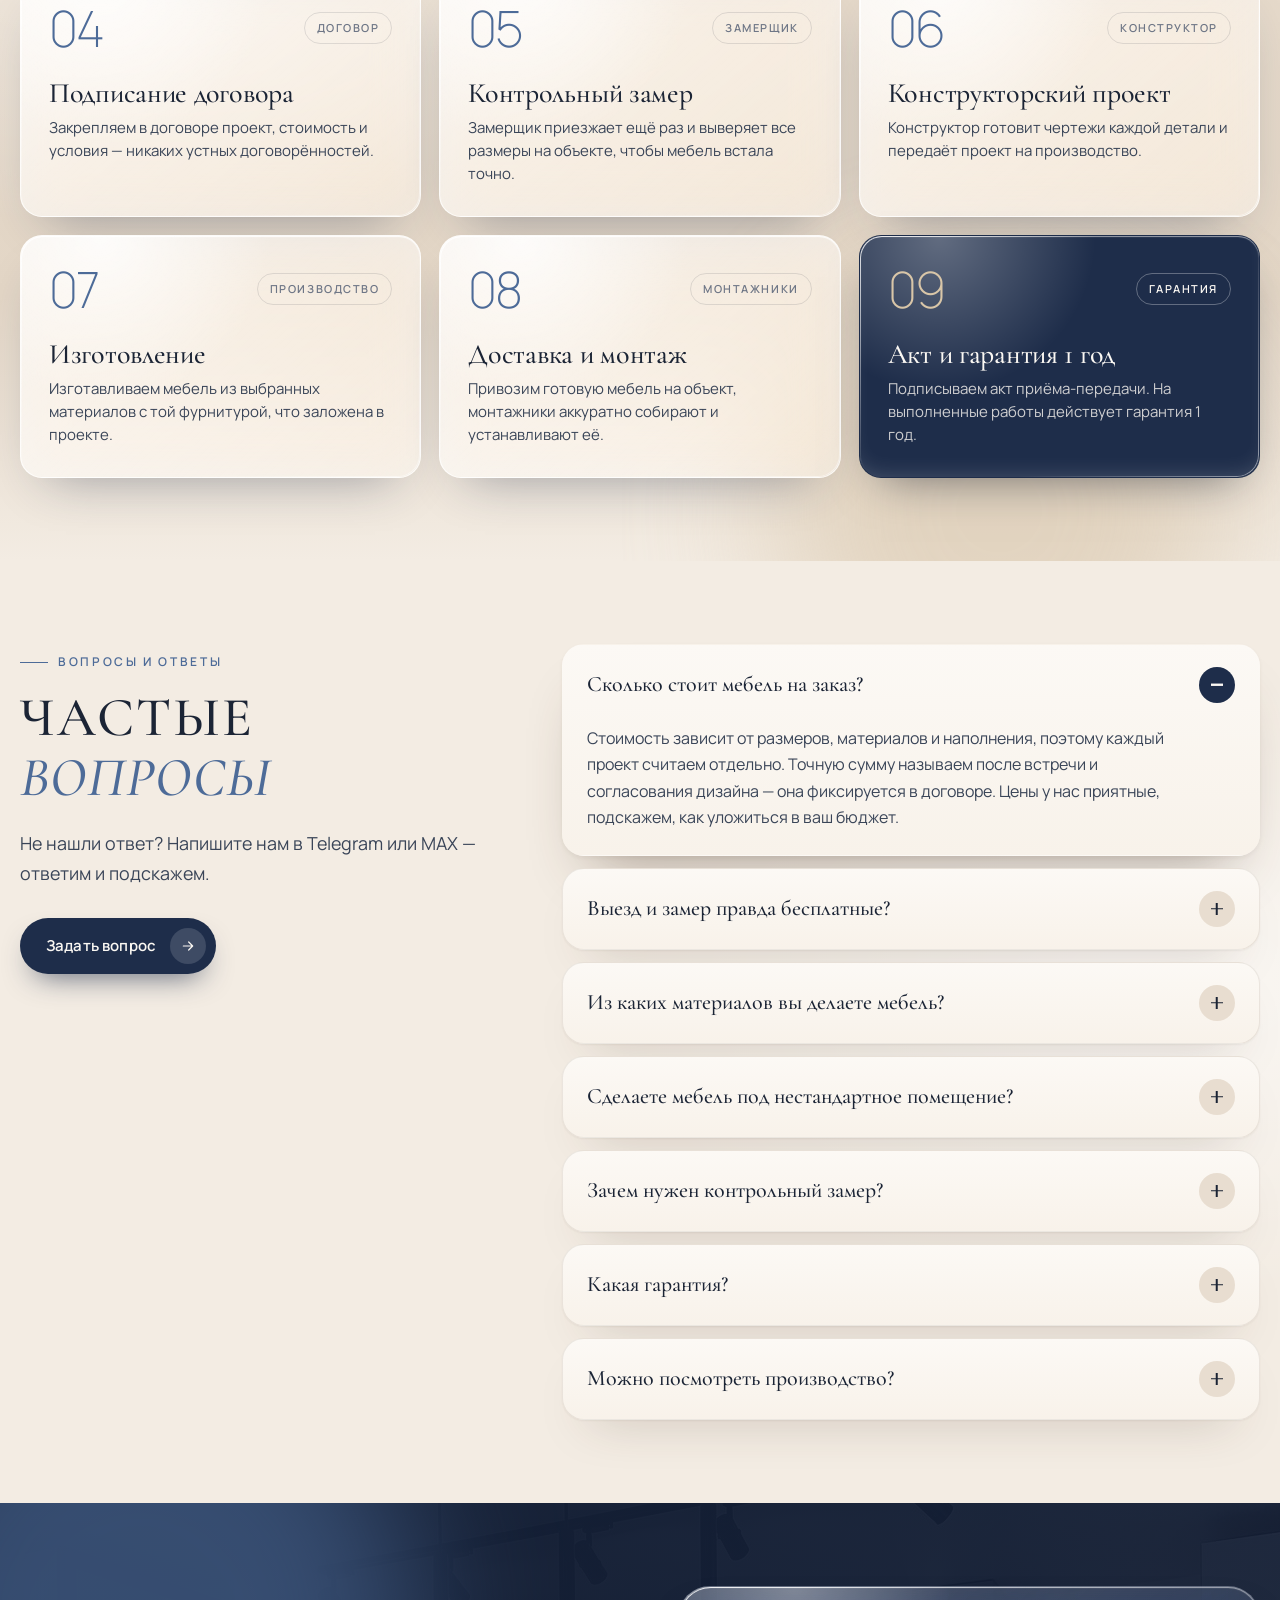
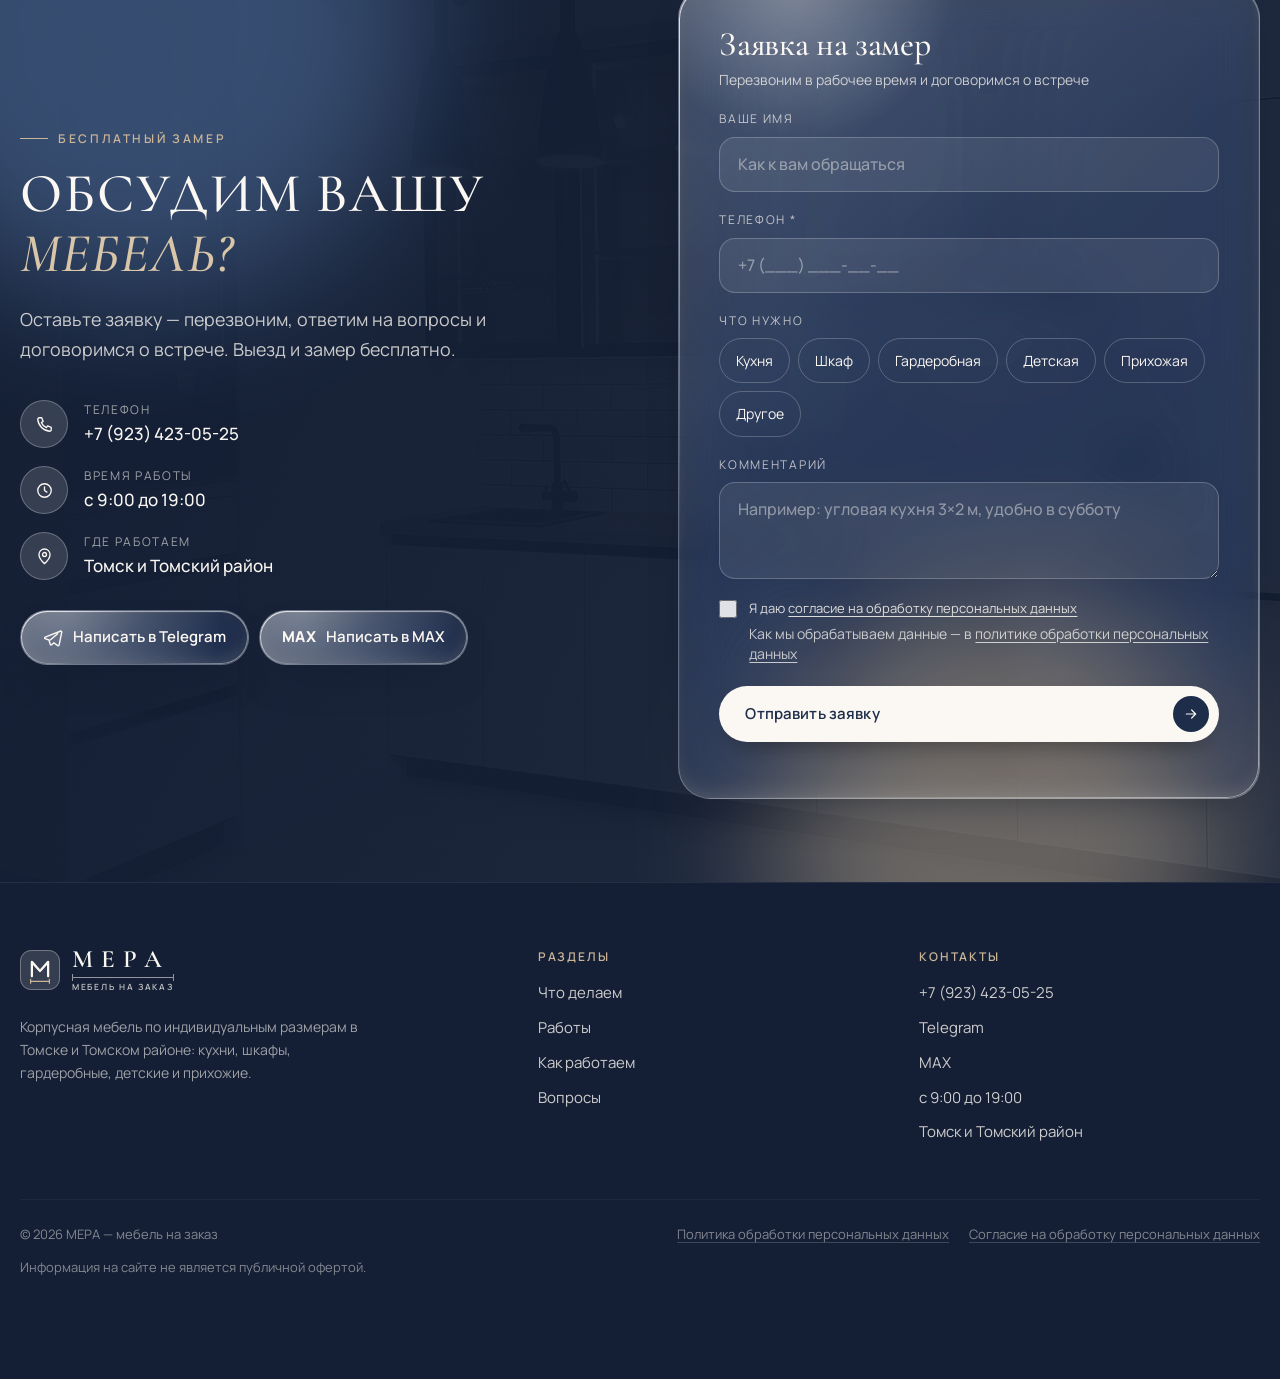
==== commit 74e23b31: "Убрана публичная оферта, заполнены данные в документах - оферта снята с сайта: с каждым клиентом под" ====
--- a/index.html
+++ b/index.html
@@ -514,8 +514,8 @@
       <nav class="footer__docs" aria-label="Документы">
         <a href="policy.html">Политика обработки персональных данных</a>
         <a href="consent.html">Согласие на обработку персональных данных</a>
-        <a href="offer.html">Публичная оферта</a>
       </nav>
+      <p class="footer__note">Информация на сайте не является публичной офертой.</p>
     </div>
   </div>
 </footer>
--- a/css/style.css
+++ b/css/style.css
@@ -495,8 +495,9 @@
 
 .footer__docs { display: flex; flex-wrap: wrap; gap: 6px 20px; }
 .footer__docs a { text-decoration: underline; text-underline-offset: 3px; text-decoration-color: rgba(255, 255, 255, .3); }
-
-/* ---------- Юридические страницы (политика, согласие, оферта) ---------- */
+.footer__note { flex-basis: 100%; margin: 0; }
+
+/* ---------- Юридические страницы (политика, согласие) ---------- */
 .doc-top { position: sticky; top: 0; z-index: 20; background: rgba(243, 236, 227, .88); -webkit-backdrop-filter: blur(14px); backdrop-filter: blur(14px); border-bottom: 1px solid rgba(90, 70, 54, .12); }
 .doc-top .container { display: flex; align-items: center; justify-content: space-between; gap: 16px; padding: 12px 0; }
 .doc-top .logo { color: var(--ink); }
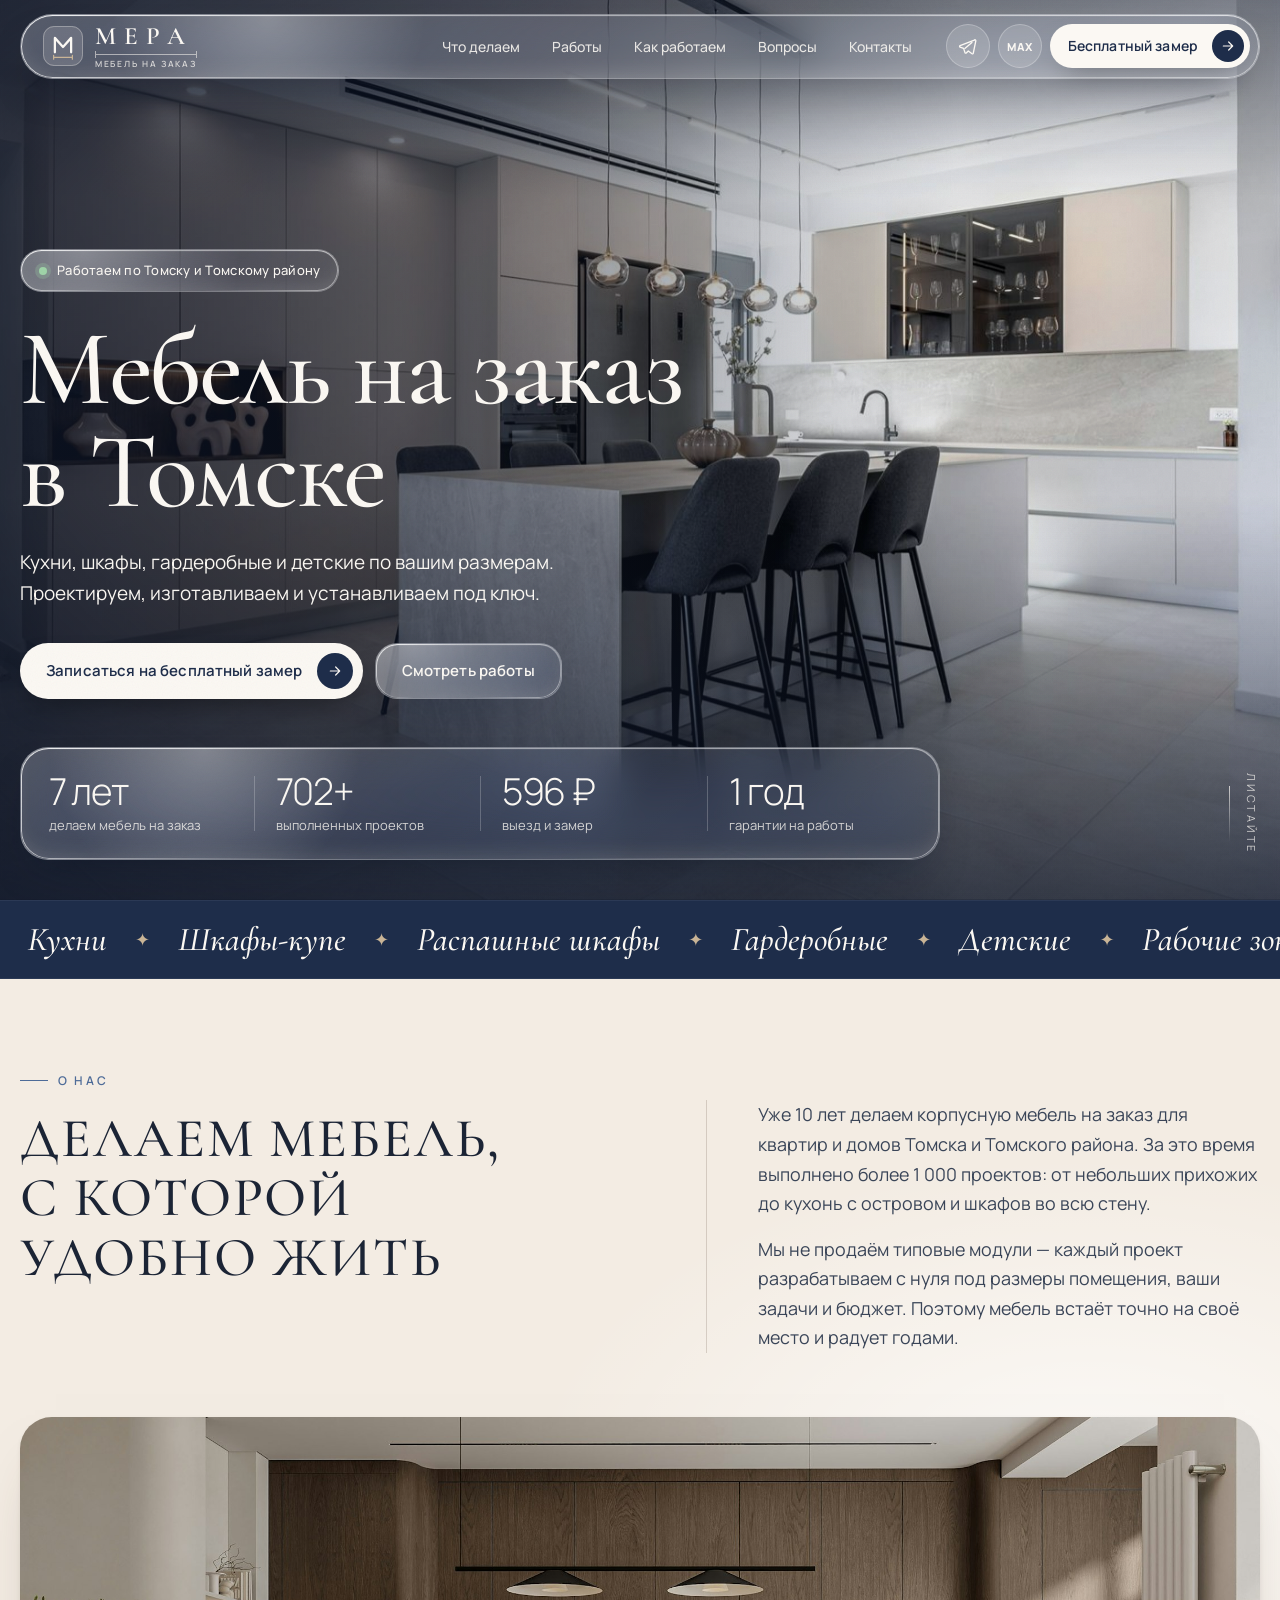
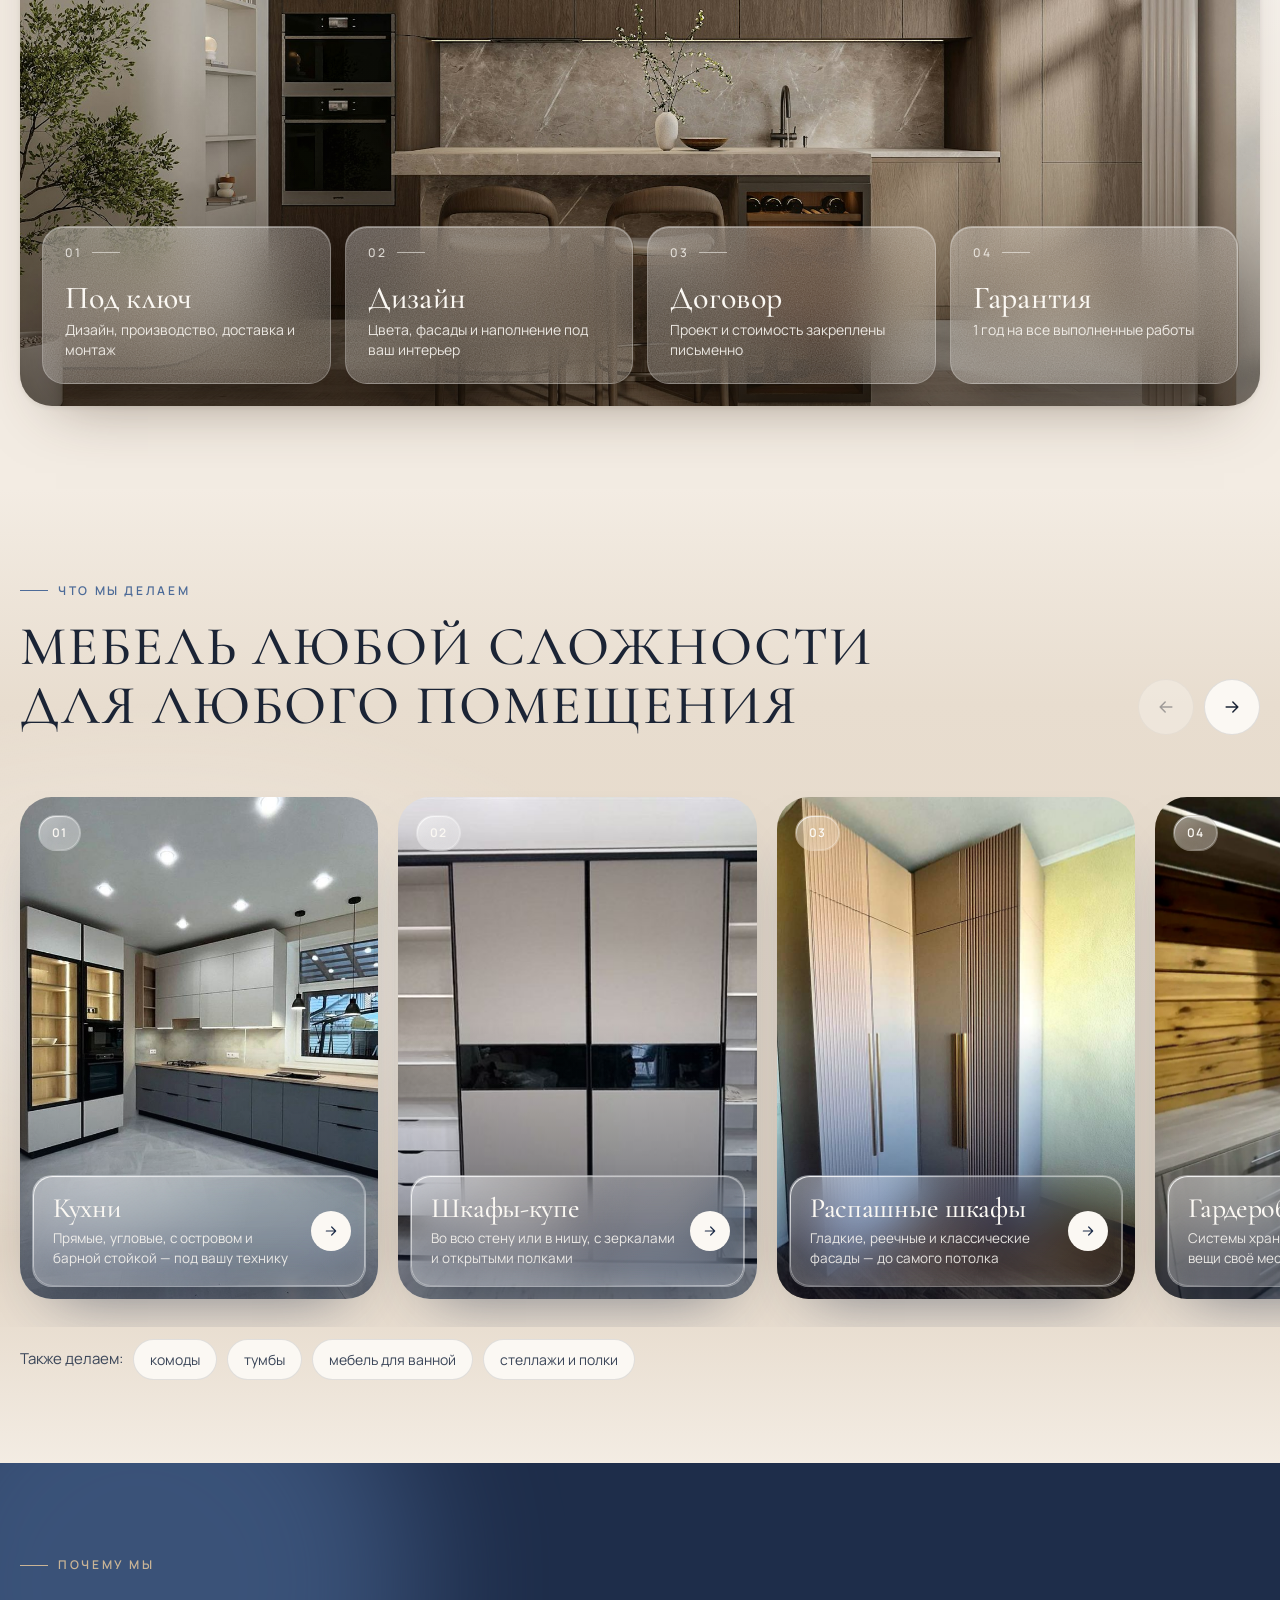
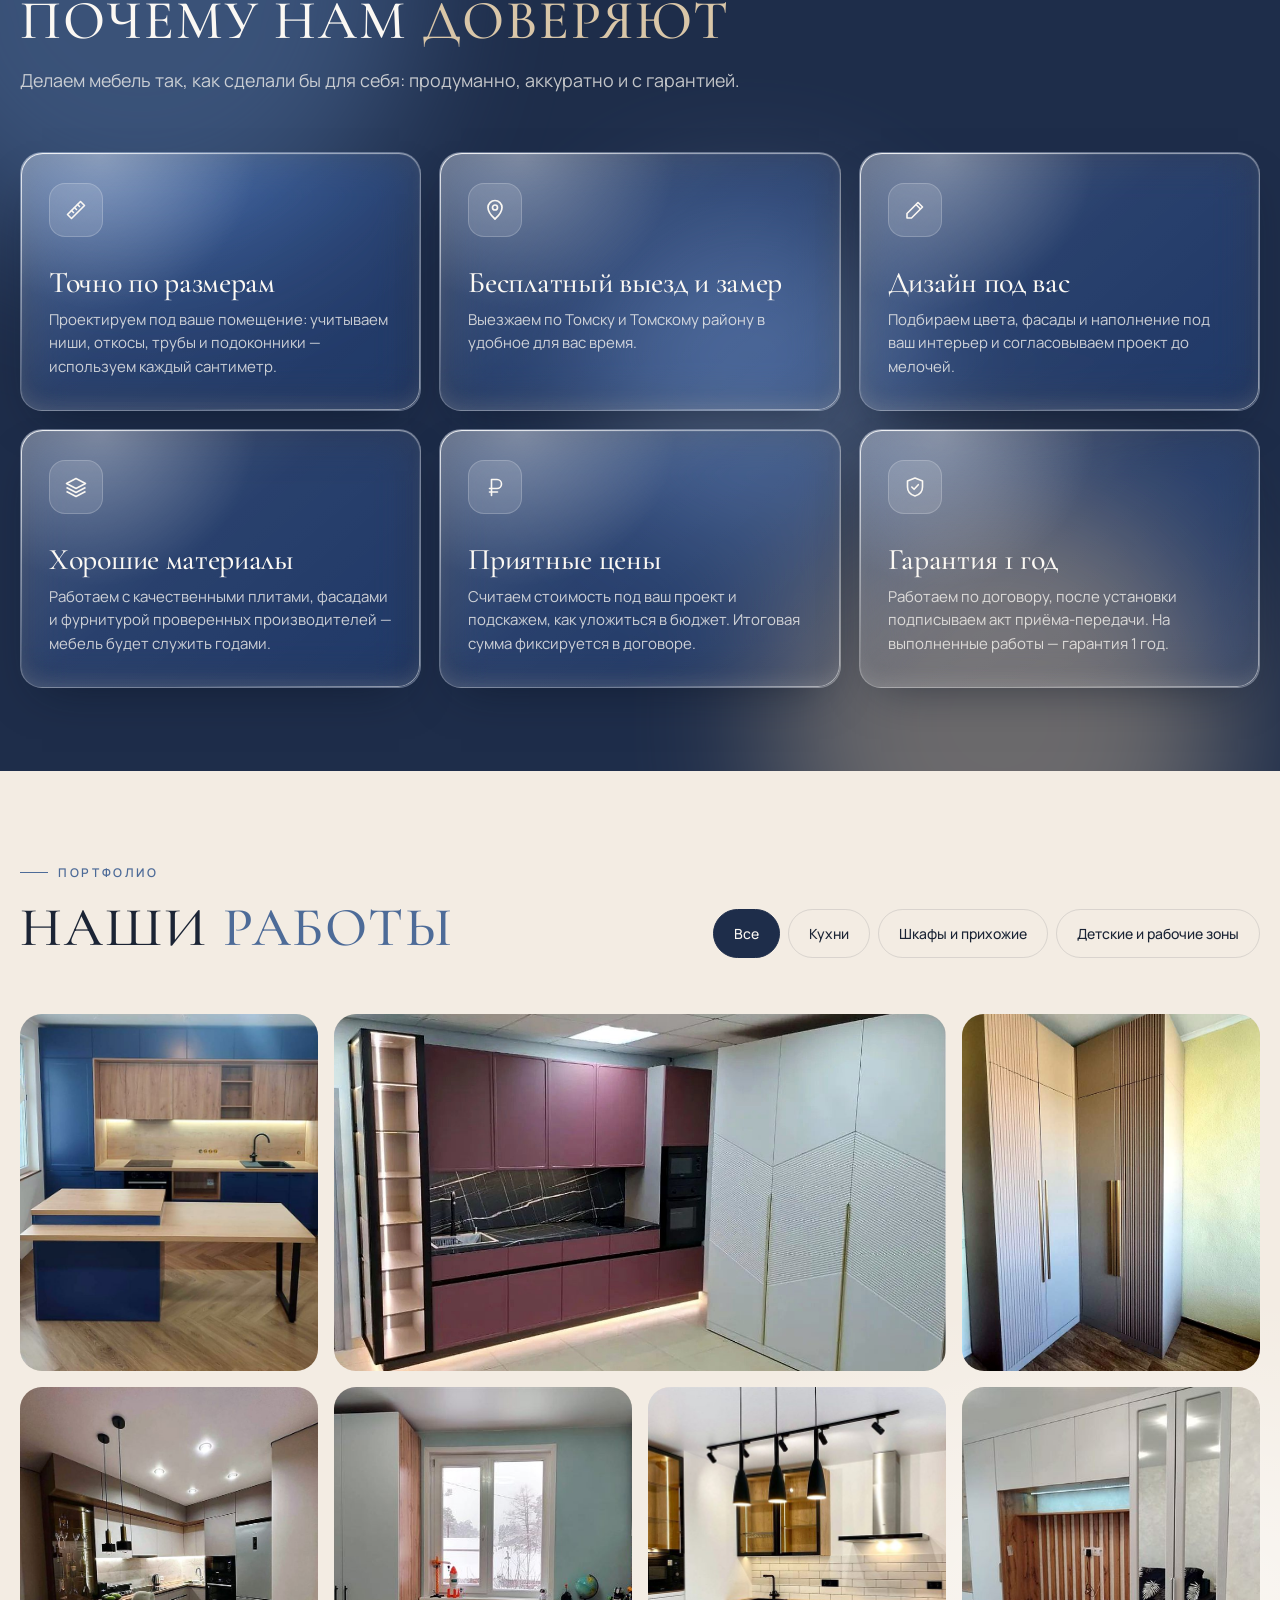
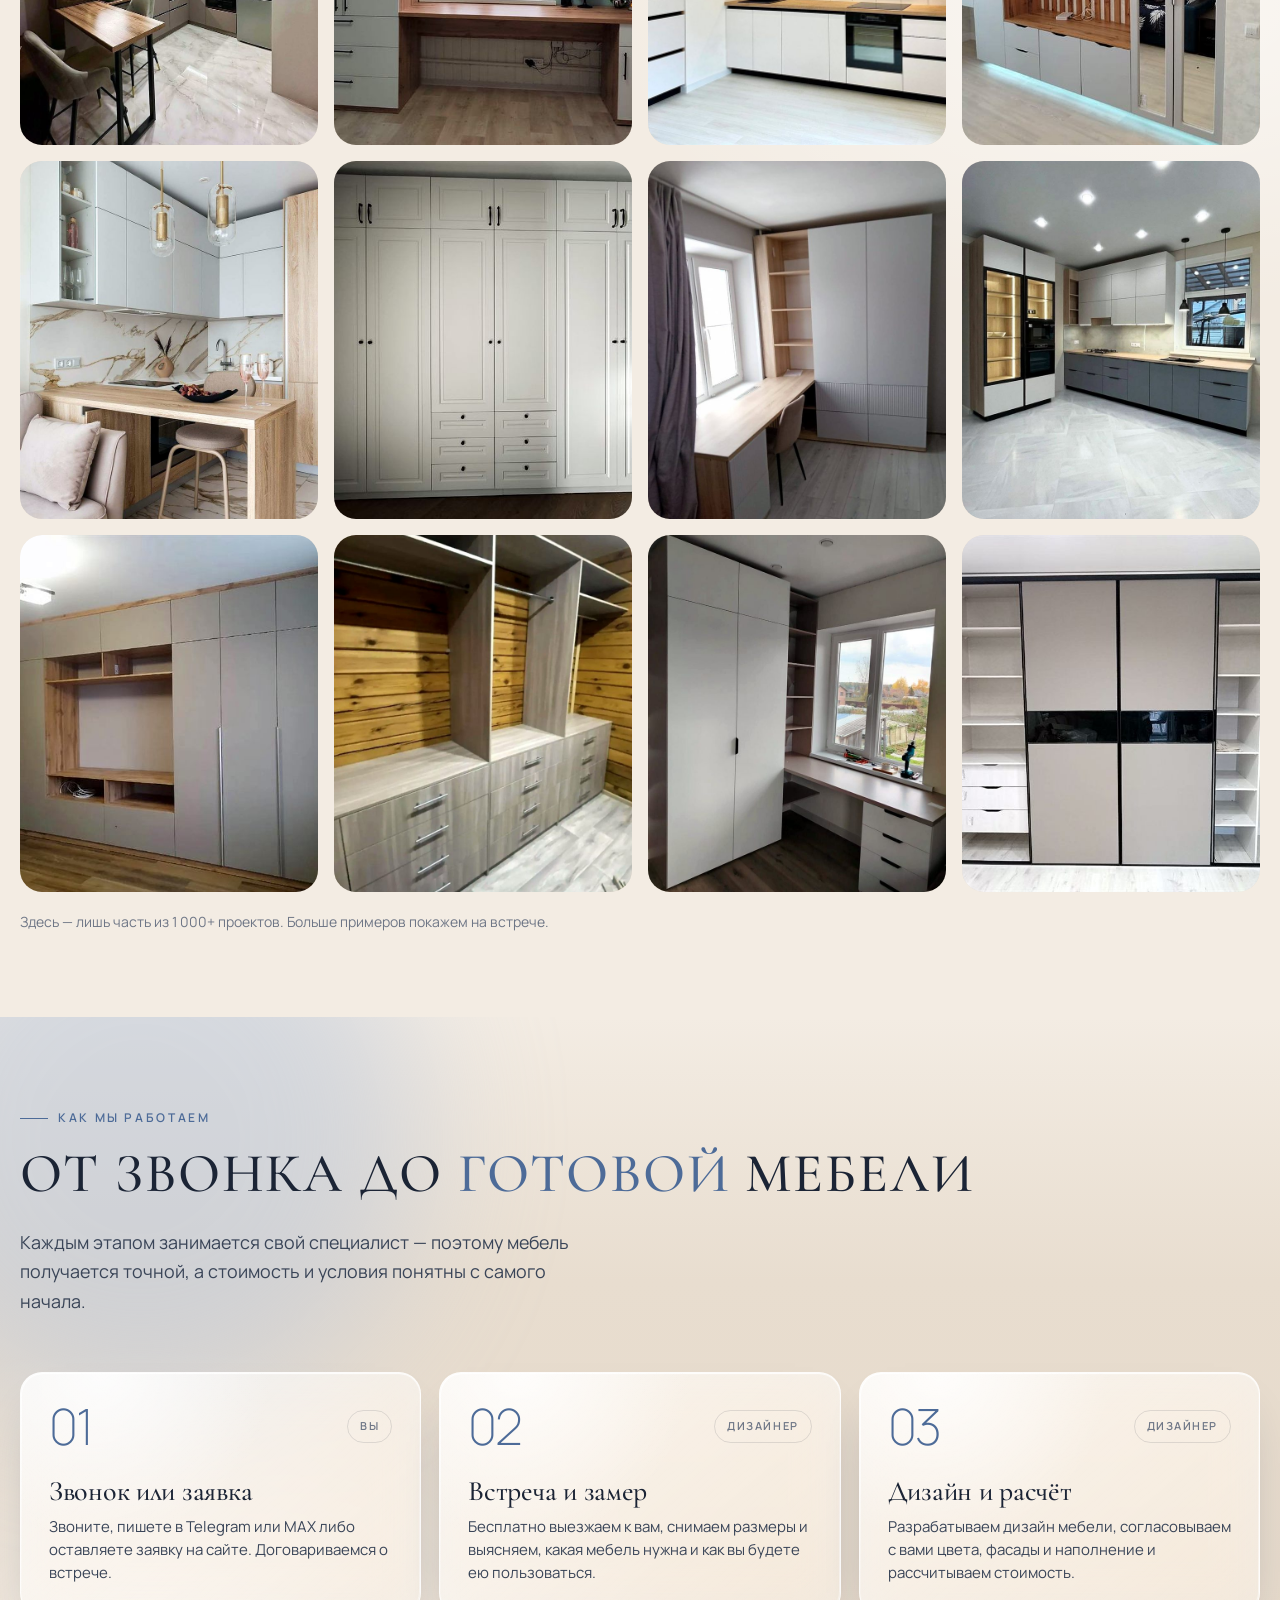
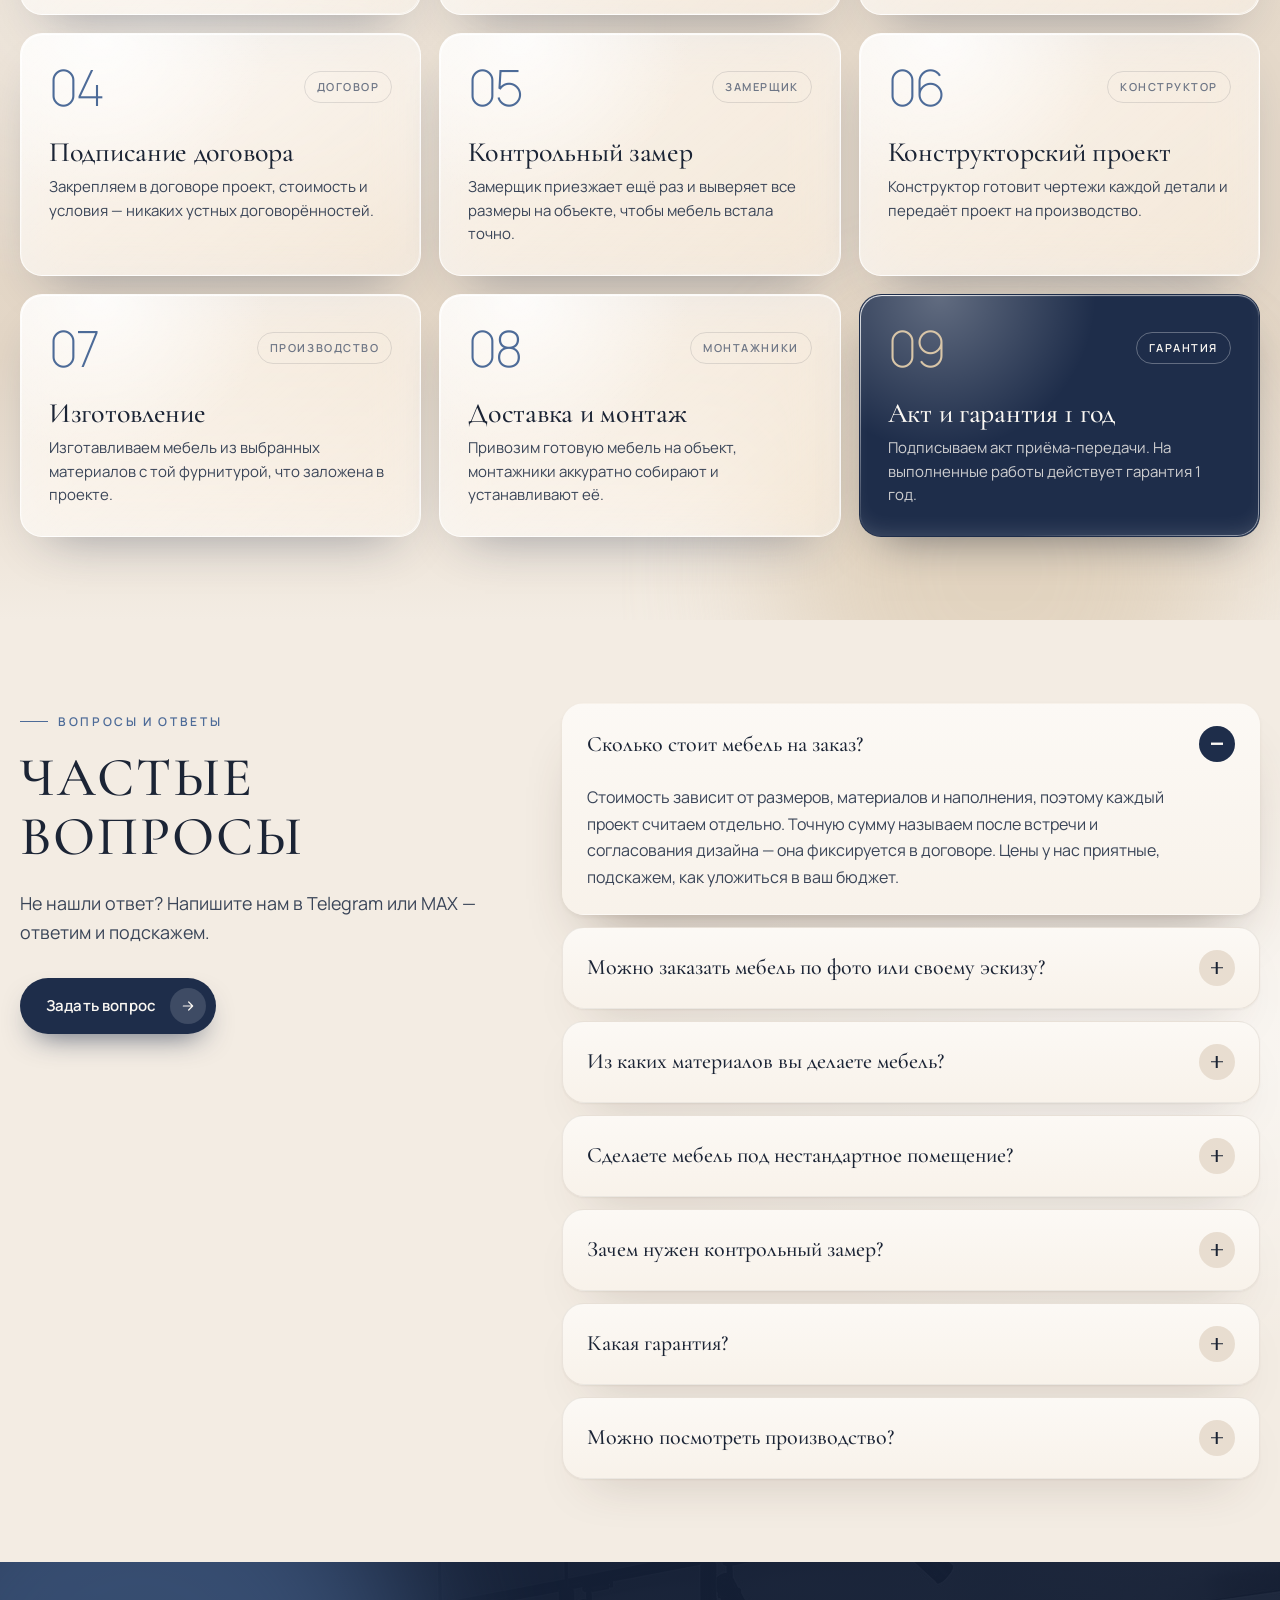
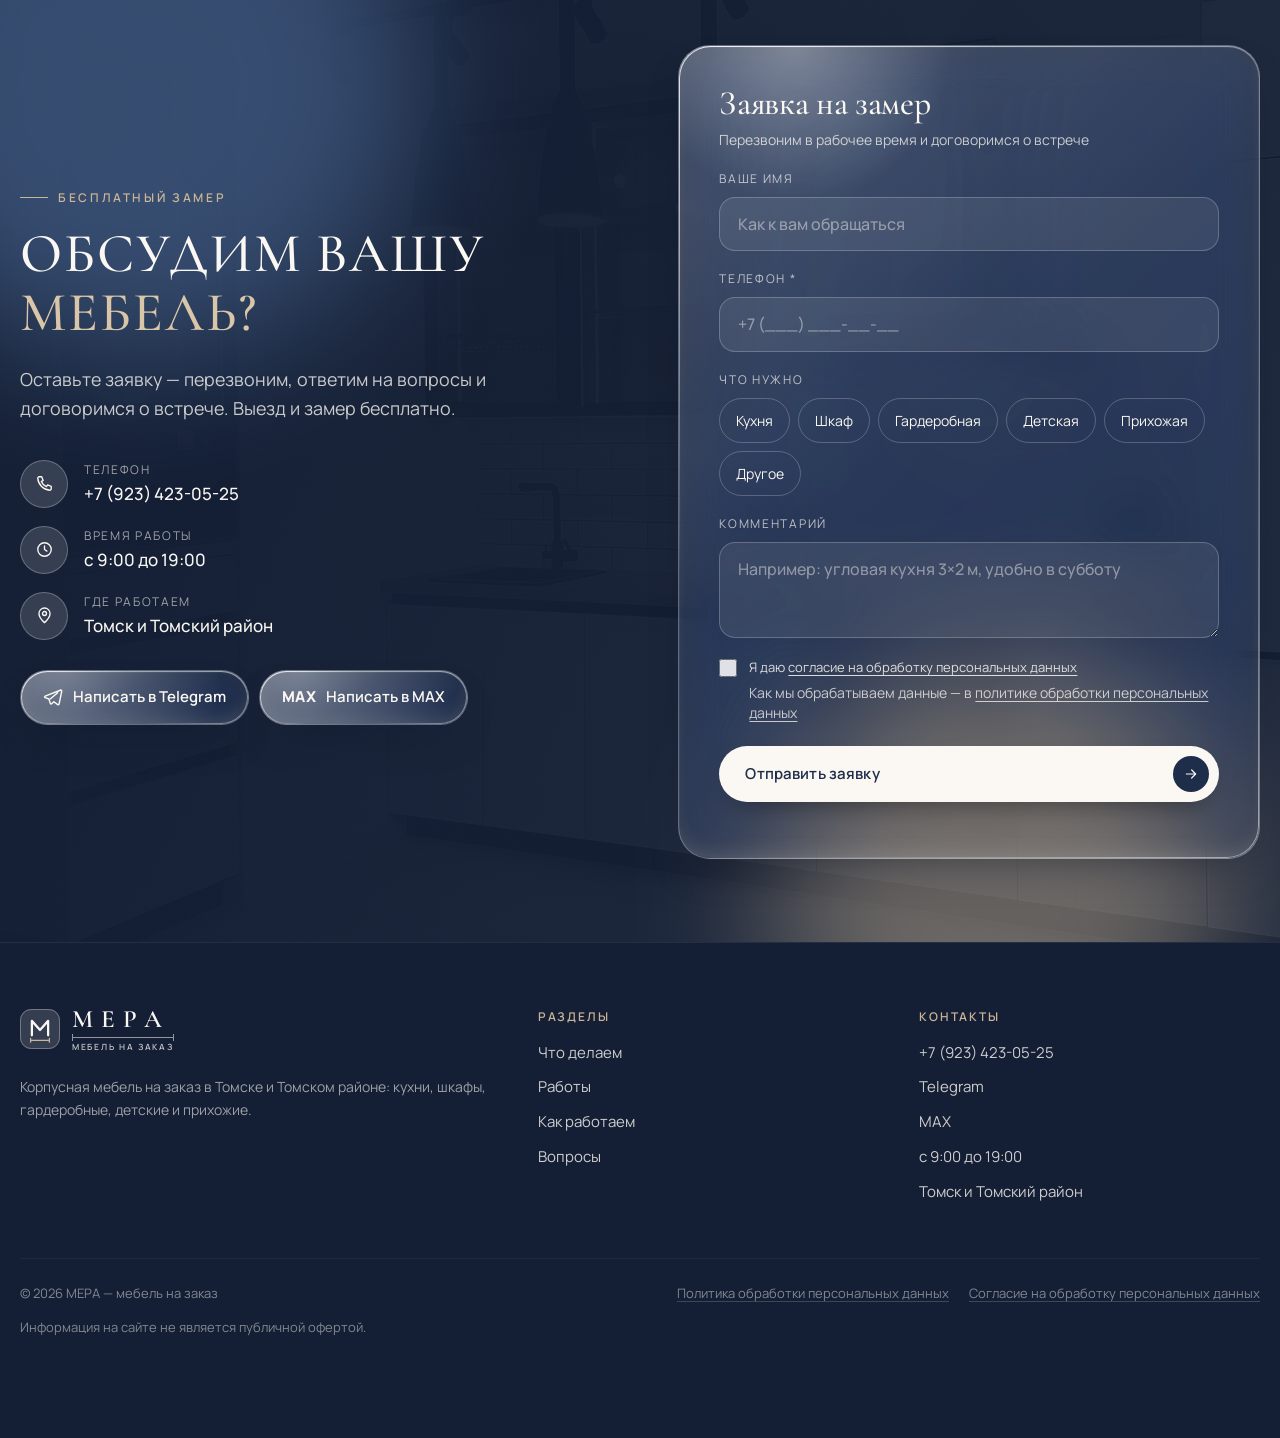
==== commit 00de90c8: "Новые заголовки и тексты, без курсива в заголовках - первый экран: «Мебель на заказ в Томске» - «О н" ====
--- a/index.html
+++ b/index.html
@@ -8,7 +8,7 @@
   <meta name="theme-color" content="#1E2D4A">
   <link rel="icon" href="img/favicon.svg" type="image/svg+xml">
   <meta property="og:type" content="website">
-  <meta property="og:title" content="МЕРА — мебель по вашей мерке">
+  <meta property="og:title" content="МЕРА — мебель на заказ в Томске">
   <meta property="og:description" content="Кухни, шкафы и гардеробные на заказ в Томске. Бесплатный выезд и замер.">
   <link rel="preconnect" href="https://fonts.googleapis.com">
   <link rel="preconnect" href="https://fonts.gstatic.com" crossorigin>
@@ -98,8 +98,8 @@
   <div class="container hero__inner">
     <div class="hero__content">
       <span class="chip glass" data-reveal><span class="chip__dot"></span>Работаем по Томску и Томскому району</span>
-      <h1 class="hero__title" data-reveal style="--d:.08s">Мебель<br>по вашей <em>мерке</em></h1>
-      <p class="hero__lead" data-reveal style="--d:.16s">Кухни, шкафы, гардеробные и детские на заказ. Проектируем под ваши размеры, изготавливаем и устанавливаем под ключ.</p>
+      <h1 class="hero__title" data-reveal style="--d:.08s">Мебель на заказ<br>в Томске</h1>
+      <p class="hero__lead" data-reveal style="--d:.16s">Кухни, шкафы, гардеробные и детские по вашим размерам. Проектируем, изготавливаем и устанавливаем под ключ.</p>
       <div class="hero__actions" data-reveal style="--d:.24s">
         <a class="btn btn--light" href="#contact">Записаться на бесплатный замер<span class="btn__arrow"><svg><use href="#i-arrow"/></svg></span></a>
         <a class="btn btn--ghost glass" href="#works">Смотреть работы</a>
@@ -140,7 +140,7 @@
     <div class="about__intro">
       <div class="about__head">
         <span class="eyebrow" data-reveal>О нас</span>
-        <h2 class="h2" data-reveal>Создаём мебель для дома, в котором <em>хочется</em> оставаться</h2>
+        <h2 class="h2" data-reveal>Делаем мебель, с&nbsp;которой удобно&nbsp;жить</h2>
       </div>
       <div class="about__text">
         <p class="lead" data-reveal>Уже 10 лет делаем корпусную мебель на заказ для квартир и домов Томска и Томского района. За это время выполнено более 1&nbsp;000 проектов: от небольших прихожих до кухонь с островом и шкафов во всю стену.</p>
@@ -169,7 +169,7 @@
   <div class="container section-head">
     <div>
       <span class="eyebrow" data-reveal>Что мы делаем</span>
-      <h2 class="h2" data-reveal>Мебель для <em>каждой</em> комнаты</h2>
+      <h2 class="h2" data-reveal>Мебель любой сложности для&nbsp;любого помещения</h2>
     </div>
     <div class="slider-nav">
       <button class="round-btn" type="button" data-prev="services" aria-label="Назад"><svg><use href="#i-left"/></svg></button>
@@ -318,7 +318,7 @@
       <li class="step glass glass--light" data-reveal style="--d:.08s">
         <div class="step__top"><span class="step__num">02</span><span class="step__who">Дизайнер</span></div>
         <h3>Встреча и замер</h3>
-        <p>Бесплатно приезжаем к вам, снимаем размеры и выясняем, какая мебель нужна и как вы будете ею пользоваться.</p>
+        <p>Бесплатно выезжаем к вам, снимаем размеры и выясняем, какая мебель нужна и как вы будете ею пользоваться.</p>
       </li>
       <li class="step glass glass--light" data-reveal style="--d:.16s">
         <div class="step__top"><span class="step__num">03</span><span class="step__who">Дизайнер</span></div>
@@ -379,7 +379,7 @@
   <div class="container faq__grid">
     <div class="faq__aside">
       <span class="eyebrow" data-reveal>Вопросы и ответы</span>
-      <h2 class="h2" data-reveal>Частые <em>вопросы</em></h2>
+      <h2 class="h2" data-reveal>Частые вопросы</h2>
       <p class="lead" data-reveal>Не нашли ответ? Напишите нам в Telegram или MAX — ответим и подскажем.</p>
       <a class="btn btn--primary" href="#contact" data-reveal>Задать вопрос<span class="btn__arrow"><svg><use href="#i-arrow"/></svg></span></a>
     </div>
@@ -389,8 +389,8 @@
         <div class="qa__body">Стоимость зависит от размеров, материалов и наполнения, поэтому каждый проект считаем отдельно. Точную сумму называем после встречи и согласования дизайна — она фиксируется в договоре. Цены у нас приятные, подскажем, как уложиться в ваш бюджет.</div>
       </details>
       <details class="qa" data-reveal>
-        <summary>Выезд и замер правда бесплатные?<span class="qa__icon"></span></summary>
-        <div class="qa__body">Да. Приезжаем бесплатно по Томску и Томскому району в пределах 50 км от города.</div>
+        <summary>Можно заказать мебель по фото или своему эскизу?<span class="qa__icon"></span></summary>
+        <div class="qa__body">Да. Пришлите фото понравившейся мебели или свой рисунок — подберём материалы, адаптируем проект под размеры вашего помещения и рассчитаем стоимость.</div>
       </details>
       <details class="qa" data-reveal>
         <summary>Из каких материалов вы делаете мебель?<span class="qa__icon"></span></summary>
@@ -487,7 +487,7 @@
           <svg class="logo__mark"><use href="#i-logo"/></svg>
           <span class="logo__text"><span class="logo__word">МЕРА</span><span class="logo__rule"></span><span class="logo__tag">мебель на заказ</span></span>
         </a>
-        <p class="footer__about">Корпусная мебель по индивидуальным размерам в Томске и Томском районе: кухни, шкафы, гардеробные, детские и прихожие.</p>
+        <p class="footer__about">Корпусная мебель на заказ в Томске и Томском районе: кухни, шкафы, гардеробные, детские и прихожие.</p>
       </div>
       <div>
         <h4>Разделы</h4>
--- a/css/style.css
+++ b/css/style.css
@@ -60,10 +60,11 @@
 .eyebrow::before { content: ""; width: 28px; height: 1px; background: currentColor; }
 /* заголовки разделов — прописные с разрядкой, как в референсе ARTA */
 .h2 { font-size: clamp(32px, 4.3vw, 56px); line-height: 1.08; text-transform: uppercase; letter-spacing: .035em; font-weight: 500; }
-.h2 em { font-style: italic; color: var(--blue); letter-spacing: .02em; }
+.h2 em { font-style: normal; color: var(--blue); } /* выделенное слово: только цветом, без курсива */
 .lead { font-size: clamp(16px, 1.4vw, 18px); color: var(--ink-2); max-width: 560px; }
 .section-head { display: flex; justify-content: space-between; align-items: end; gap: 24px; margin-bottom: clamp(36px, 5vw, 56px); flex-wrap: wrap; }
 .section-head .h2 { margin-top: 18px; }
+.services .h2 { max-width: 16.2em; } /* заголовок в две строки, стрелки слайдера остаются справа */
 
 /* ---------- Кнопки ---------- */
 .btn {
@@ -213,7 +214,7 @@
     linear-gradient(180deg, rgba(14, 22, 40, .45) 0%, rgba(14, 22, 40, 0) 22%);
 }
 .hero__inner { position: relative; z-index: 2; padding: 150px 0 40px; display: grid; gap: 48px; }
-.hero__content { max-width: 720px; }
+.hero__content { max-width: 800px; }
 .chip { display: inline-flex; align-items: center; gap: 10px; padding: 10px 18px; border-radius: 999px; font-size: 13px; font-weight: 500; letter-spacing: .02em; }
 .chip__dot { width: 8px; height: 8px; border-radius: 50%; background: #9FD4A8; box-shadow: 0 0 0 4px rgba(159, 212, 168, .25); }
 .hero__title { font-size: clamp(54px, 8.4vw, 118px); line-height: .95; margin: 26px 0 24px; letter-spacing: -.02em; }
@@ -487,7 +488,7 @@
 .footer { background: var(--navy-deep); color: rgba(251, 248, 243, .8); padding: 64px 0 100px; /* снизу место под плавающие кнопки */ border-top: 1px solid rgba(255, 255, 255, .07); }
 .footer__grid { display: grid; grid-template-columns: 1.4fr 1fr 1fr; gap: 40px; }
 .footer .logo { color: var(--ivory); }
-.footer__about { margin-top: 18px; max-width: 360px; font-size: 14px; opacity: .75; }
+.footer__about { margin-top: 18px; max-width: 470px; font-size: 14px; opacity: .75; }
 .footer h4 { margin: 0 0 14px; font-size: 12px; letter-spacing: .16em; text-transform: uppercase; color: var(--sand-2); font-weight: 600; }
 .footer ul { list-style: none; margin: 0; padding: 0; display: grid; gap: 10px; font-size: 15px; }
 .footer a:hover { color: var(--ivory); }
